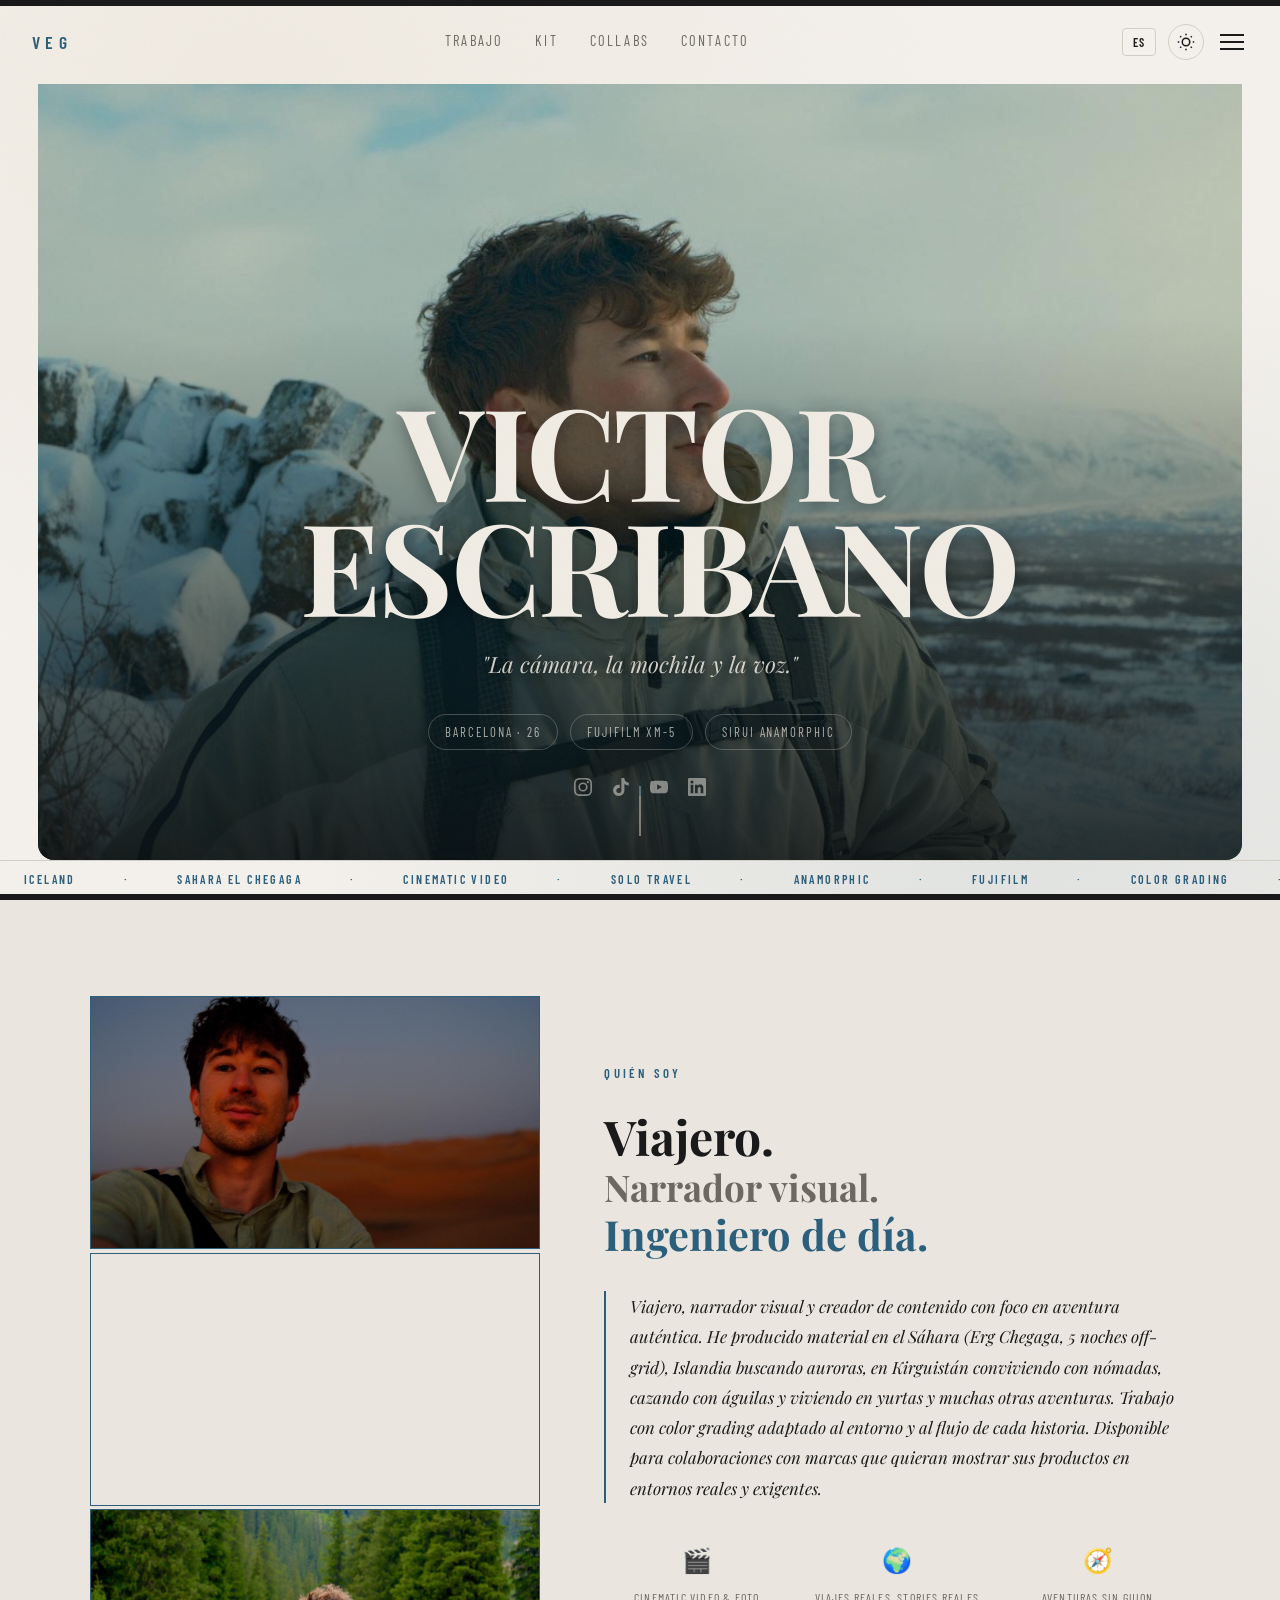
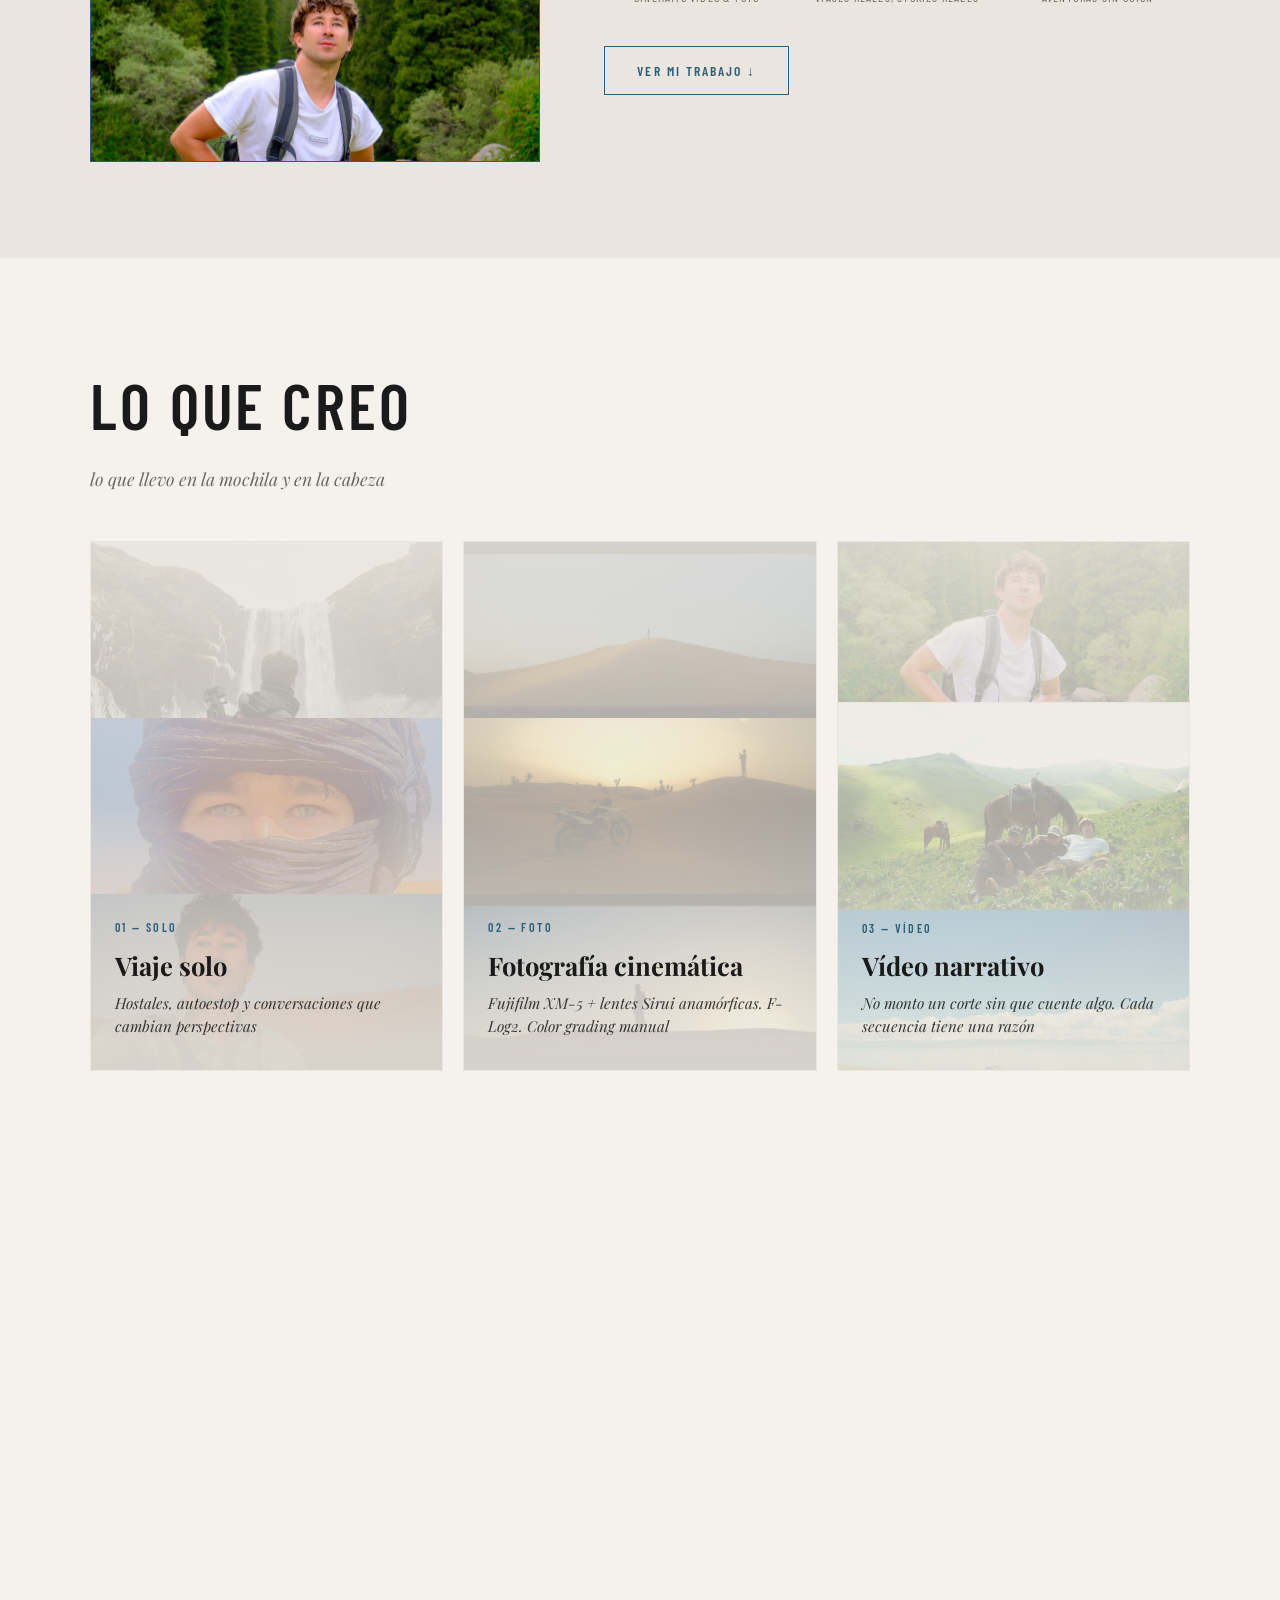
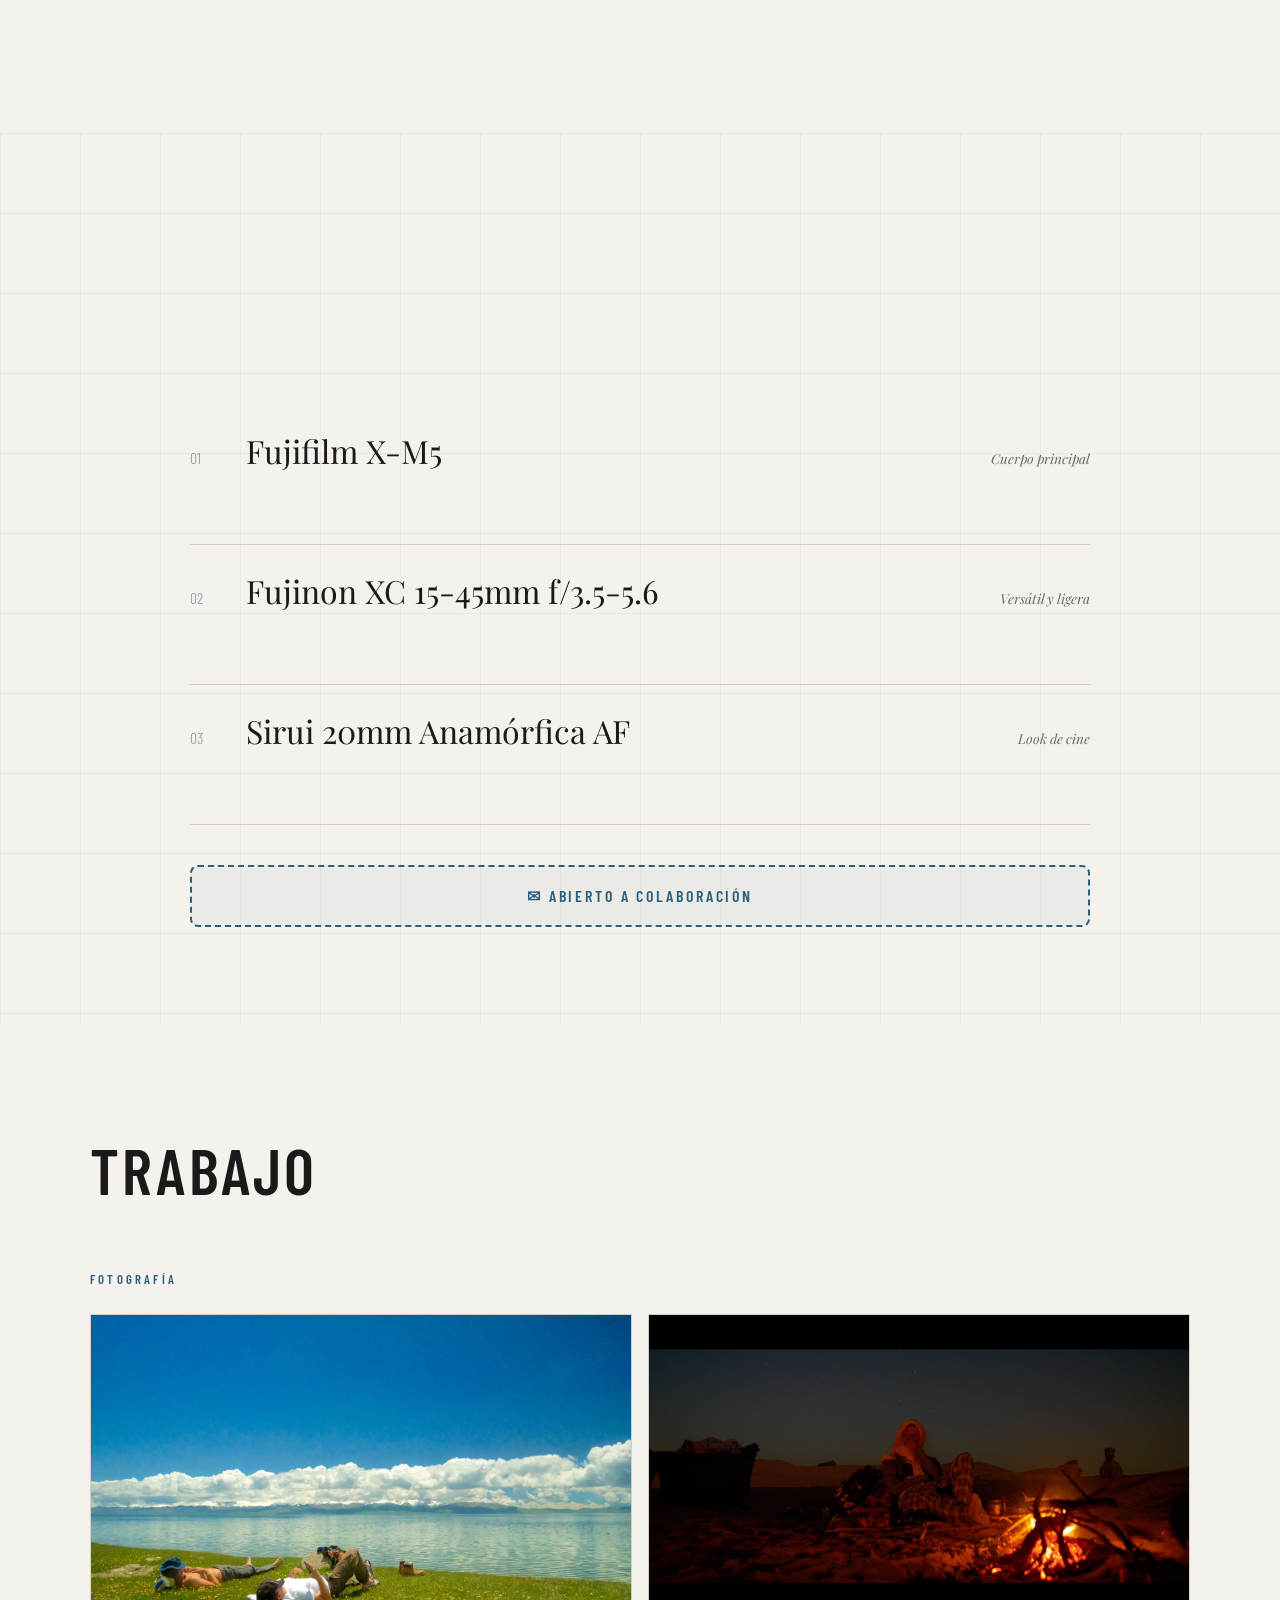
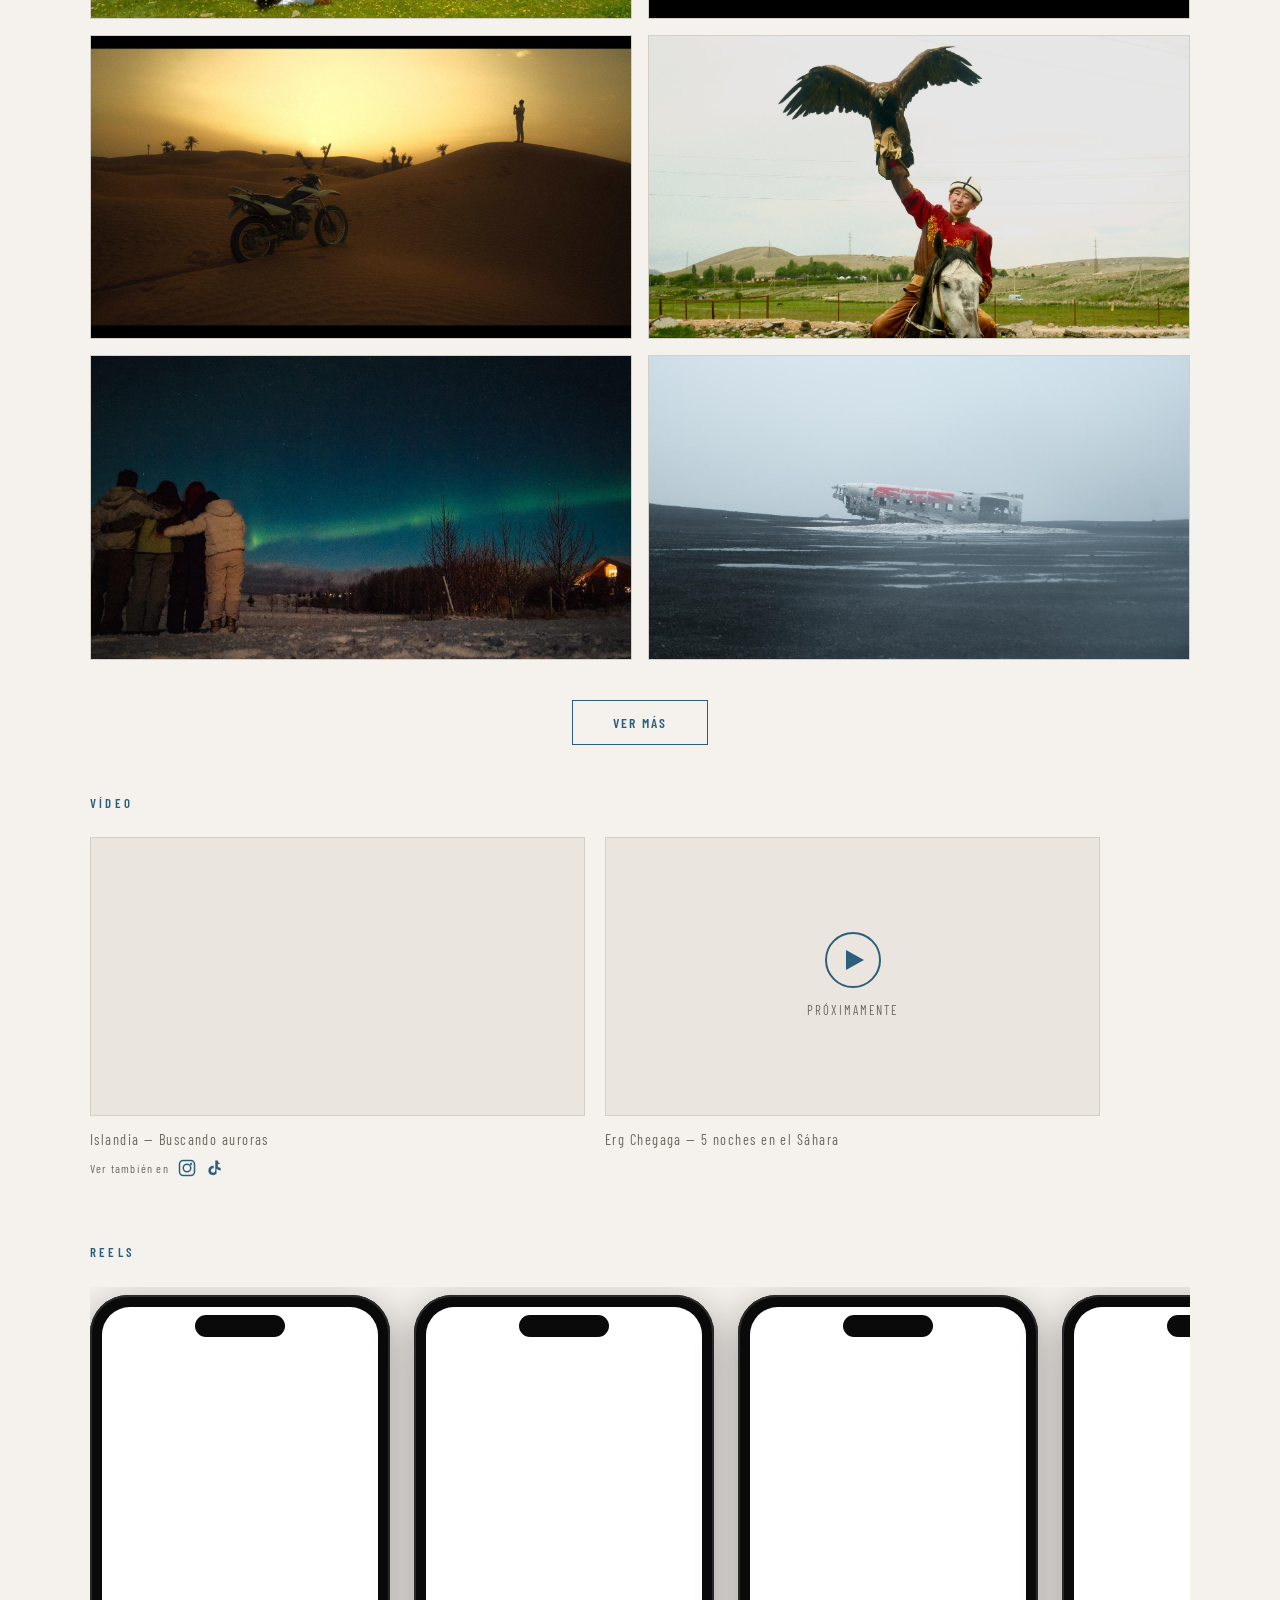
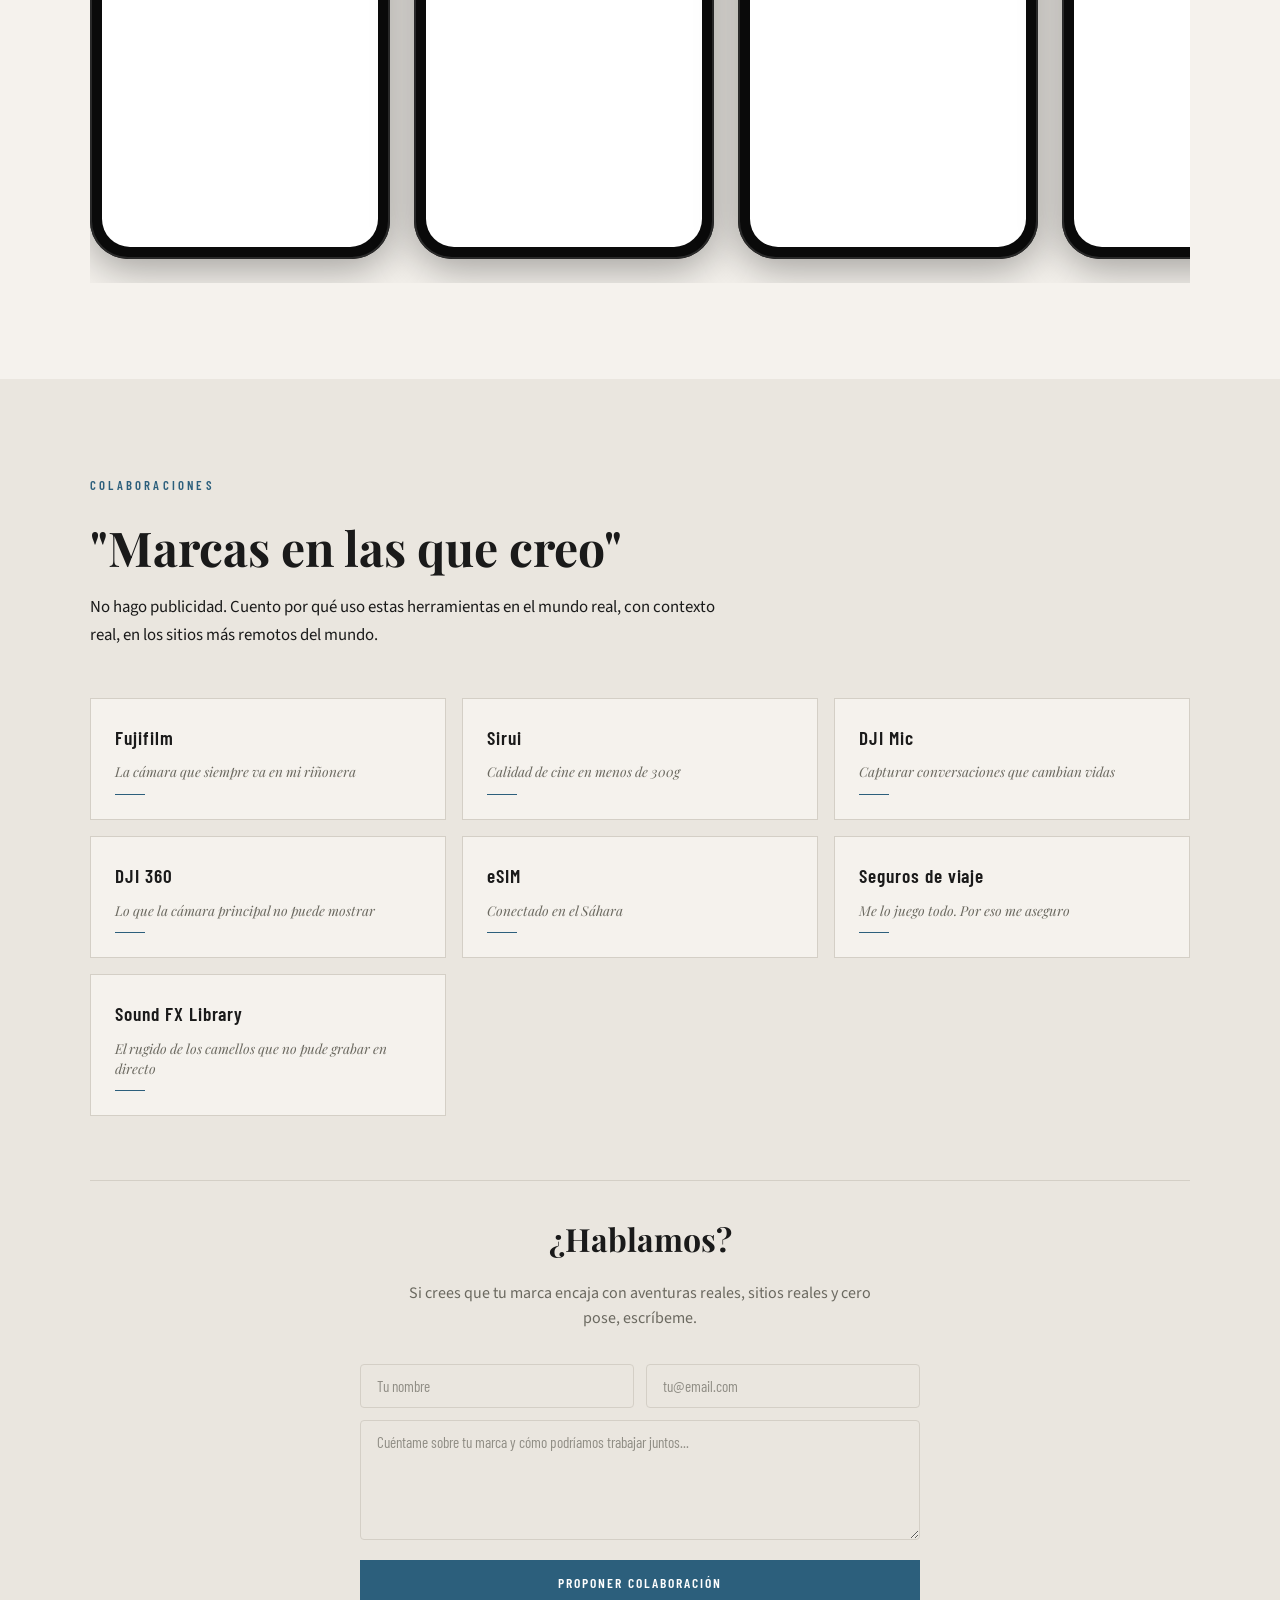
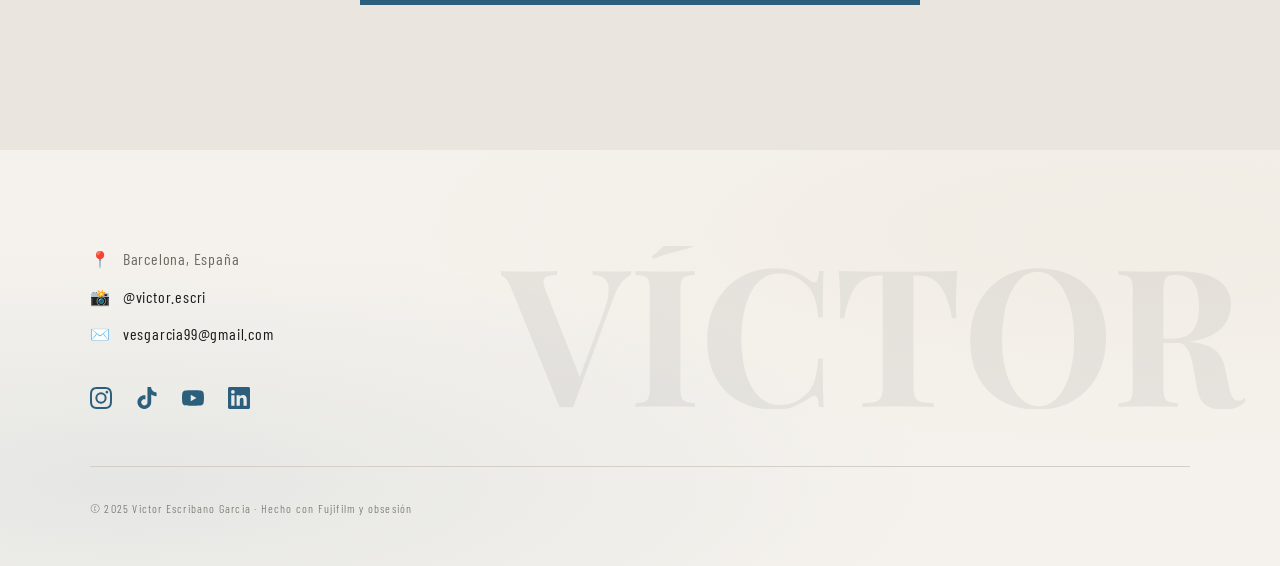
==== index.html @ 23a52718 "Add Kyrgyzstan content: bio, photos, gallery see-more & Instagram reels - Update bio (Kyrgyzstan: no" ====
<!DOCTYPE html>
<html lang="es">
<head>
  <meta charset="UTF-8">
  <meta name="viewport" content="width=device-width, initial-scale=1.0">
  <title>Victor Escribano · Travel Creator & Cinematic Videographer | Barcelona</title>
  <meta name="description" content="Victor Escribano — creador de contenido de viajes y videógrafo cinemático. Producción en Sáhara, Islandia y más. Disponible para colaboraciones con marcas. Barcelona.">
  <meta name="keywords" content="Victor Escribano, travel creator, UGC creator, cinematic video, travel photography, content creator Barcelona, Fujifilm XM5, brand collaborations, adventure content, Sahara, Iceland">
  <meta name="author" content="Victor Escribano Garcia">
  <link rel="canonical" href="https://victorescribano.github.io/">

  <!-- Open Graph -->
  <meta property="og:title" content="Victor Escribano · Travel Creator & Cinematic Videographer">
  <meta property="og:description" content="Creador de contenido de viajes y videógrafo cinemático. Producción en entornos reales y exigentes. Disponible para colaboraciones con marcas.">
  <meta property="og:type" content="website">
  <meta property="og:url" content="https://victorescribano.github.io/">
  <meta property="og:image" content="https://victorescribano.github.io/assets/images/victor_primer_plan_foto_principal.jpeg">
  <meta property="og:image:width" content="1600">
  <meta property="og:image:height" content="902">
  <meta property="og:locale" content="es_ES">
  <meta property="og:locale:alternate" content="en_US">
  <meta property="og:site_name" content="Victor Escribano">

  <!-- Twitter Card -->
  <meta name="twitter:card" content="summary_large_image">
  <meta name="twitter:title" content="Victor Escribano · Travel Creator & Cinematic Videographer">
  <meta name="twitter:description" content="Creador de contenido de viajes y videógrafo cinemático. Disponible para colaboraciones con marcas.">
  <meta name="twitter:image" content="https://victorescribano.github.io/assets/images/victor_primer_plan_foto_principal.jpeg">

  <!-- Schema.org JSON-LD -->
  <script type="application/ld+json">
  {
    "@context": "https://schema.org",
    "@type": "Person",
    "name": "Victor Escribano Garcia",
    "alternateName": "Victor Escribano",
    "url": "https://victorescribano.github.io",
    "image": "https://victorescribano.github.io/assets/images/victor_primer_plan_foto_principal.jpeg",
    "jobTitle": "Travel Creator & Cinematic Videographer",
    "description": "Creador de contenido de viajes y videógrafo cinemático basado en Barcelona. Producción en entornos reales: Sáhara, Islandia, Canarias.",
    "address": {
      "@type": "PostalAddress",
      "addressLocality": "Barcelona",
      "addressCountry": "ES"
    },
    "email": "vesgarcia99@gmail.com",
    "sameAs": [
      "https://www.instagram.com/victor.escri/",
      "https://www.tiktok.com/@victor.escri",
      "https://www.youtube.com/@TrantorMule",
      "https://es.linkedin.com/in/victor-escribano-garcia-301774150"
    ],
    "knowsAbout": ["Travel Photography", "Cinematic Video", "UGC Content", "Color Grading", "Fujifilm", "Sirui Anamorphic"]
  }
  </script>

  <!-- Favicon: inline film frame SVG -->
  <link rel="icon" type="image/svg+xml" href="data:image/svg+xml,%3Csvg xmlns='http://www.w3.org/2000/svg' viewBox='0 0 32 32'%3E%3Crect x='2' y='6' width='28' height='20' rx='2' fill='none' stroke='%232c5f7c' stroke-width='2'/%3E%3Crect x='4' y='6' width='4' height='4' fill='%232c5f7c' opacity='0.5'/%3E%3Crect x='24' y='6' width='4' height='4' fill='%232c5f7c' opacity='0.5'/%3E%3Crect x='4' y='22' width='4' height='4' fill='%232c5f7c' opacity='0.5'/%3E%3Crect x='24' y='22' width='4' height='4' fill='%232c5f7c' opacity='0.5'/%3E%3C/svg%3E">

  <!-- Google Fonts -->
  <link rel="preconnect" href="https://fonts.googleapis.com">
  <link rel="preconnect" href="https://fonts.gstatic.com" crossorigin>
  <link href="https://fonts.googleapis.com/css2?family=Barlow+Condensed:ital,wght@0,300;0,400;0,600;1,400&family=Playfair+Display:ital,wght@0,400;0,700;1,400&family=Source+Sans+3:wght@400&display=swap" rel="stylesheet">

  <link rel="stylesheet" href="styles.css?v=21">
  <style>
    body.dark{--bg:#0a0a0a;--surface:#141414;--accent:#5a9fc2;--accent-light:#74b5d4;--gold:#c8a96e;--teal:#5a9fc2;--text:#f0ece4;--text-muted:#888880;--separator:#2a2a2a;--grid-line:#1a1a1a;background:#0a0a0a;color:#f0ece4}
    body.dark .icon-sun{display:none}body.dark .icon-moon{display:block!important}
  </style>
</head>
<body>
  <script>if(localStorage.getItem('theme')==='dark')document.body.classList.add('dark')</script>

  <!-- Film Grain Overlay -->
  <div id="grain">
    <svg xmlns="http://www.w3.org/2000/svg" width="100%" height="100%">
      <filter id="noise">
        <feTurbulence type="fractalNoise" baseFrequency="0.7" numOctaves="4" stitchTiles="stitch"/>
      </filter>
      <rect width="100%" height="100%" filter="url(#noise)"/>
    </svg>
  </div>

  <!-- Letterbox Bars -->
  <div class="letterbox-top"></div>
  <div class="letterbox-bottom"></div>

  <!-- Mobile Menu -->
  <nav class="mobile-menu">
    <button class="mobile-menu-close" aria-label="Cerrar menú" onclick="document.querySelector('.mobile-menu').classList.remove('open');document.querySelector('.hamburger').classList.remove('active');document.body.style.overflow=''">✕</button>
    <a href="#work" data-i18n="nav.work">Trabajo</a>
    <a href="#gear" data-i18n="nav.gear">Kit</a>
    <a href="#collabs" data-i18n="nav.collabs">Collabs</a>
    <a href="#contact" data-i18n="nav.contact">Contacto</a>
    <div class="mobile-menu-social">
      <a href="https://www.instagram.com/victor.escri/" target="_blank" rel="noopener" aria-label="Instagram">
        <svg viewBox="0 0 24 24"><path d="M12 2.163c3.204 0 3.584.012 4.85.07 3.252.148 4.771 1.691 4.919 4.919.058 1.265.069 1.645.069 4.849 0 3.205-.012 3.584-.069 4.849-.149 3.225-1.664 4.771-4.919 4.919-1.266.058-1.644.07-4.85.07-3.204 0-3.584-.012-4.849-.07-3.26-.149-4.771-1.699-4.919-4.92-.058-1.265-.07-1.644-.07-4.849 0-3.204.013-3.583.07-4.849.149-3.227 1.664-4.771 4.919-4.919 1.266-.057 1.645-.069 4.849-.069zM12 0C8.741 0 8.333.014 7.053.072 2.695.272.273 2.69.073 7.052.014 8.333 0 8.741 0 12c0 3.259.014 3.668.072 4.948.2 4.358 2.618 6.78 6.98 6.98C8.333 23.986 8.741 24 12 24c3.259 0 3.668-.014 4.948-.072 4.354-.2 6.782-2.618 6.979-6.98.059-1.28.073-1.689.073-4.948 0-3.259-.014-3.667-.072-4.947-.196-4.354-2.617-6.78-6.979-6.98C15.668.014 15.259 0 12 0zm0 5.838a6.162 6.162 0 100 12.324 6.162 6.162 0 000-12.324zM12 16a4 4 0 110-8 4 4 0 010 8zm6.406-11.845a1.44 1.44 0 100 2.881 1.44 1.44 0 000-2.881z"/></svg>
      </a>
      <a href="https://www.tiktok.com/@victor.escri" target="_blank" rel="noopener" aria-label="TikTok">
        <svg viewBox="0 0 24 24"><path d="M12.525.02c1.31-.02 2.61-.01 3.91-.02.08 1.53.63 3.09 1.75 4.17 1.12 1.11 2.7 1.62 4.24 1.79v4.03c-1.44-.05-2.89-.35-4.2-.97-.57-.26-1.1-.59-1.62-.93-.01 2.92.01 5.84-.02 8.75-.08 1.4-.54 2.79-1.35 3.94-1.31 1.92-3.58 3.17-5.91 3.21-1.43.08-2.86-.31-4.08-1.03-2.02-1.19-3.44-3.37-3.65-5.71-.02-.5-.03-1-.01-1.49.18-1.9 1.12-3.72 2.58-4.96 1.66-1.44 3.98-2.13 6.15-1.72.02 1.48-.04 2.96-.04 4.44-.99-.32-2.15-.23-3.02.37-.63.41-1.11 1.04-1.36 1.75-.21.51-.15 1.07-.14 1.61.24 1.64 1.82 3.02 3.5 2.87 1.12-.01 2.19-.66 2.77-1.61.19-.33.4-.67.41-1.06.1-1.79.06-3.57.07-5.36.01-4.03-.01-8.05.02-12.07z"/></svg>
      </a>
      <a href="https://www.youtube.com/@TrantorMule" target="_blank" rel="noopener" aria-label="YouTube">
        <svg viewBox="0 0 24 24"><path d="M23.498 6.186a3.016 3.016 0 00-2.122-2.136C19.505 3.545 12 3.545 12 3.545s-7.505 0-9.377.505A3.017 3.017 0 00.502 6.186C0 8.07 0 12 0 12s0 3.93.502 5.814a3.016 3.016 0 002.122 2.136c1.871.505 9.376.505 9.376.505s7.505 0 9.377-.505a3.015 3.015 0 002.122-2.136C24 15.93 24 12 24 12s0-3.93-.502-5.814zM9.545 15.568V8.432L15.818 12l-6.273 3.568z"/></svg>
      </a>
      <a href="https://es.linkedin.com/in/victor-escribano-garcia-301774150" target="_blank" rel="noopener" aria-label="LinkedIn">
        <svg viewBox="0 0 24 24"><path d="M20.447 20.452h-3.554v-5.569c0-1.328-.027-3.037-1.852-3.037-1.853 0-2.136 1.445-2.136 2.939v5.667H9.351V9h3.414v1.561h.046c.477-.9 1.637-1.85 3.37-1.85 3.601 0 4.267 2.37 4.267 5.455v6.286zM5.337 7.433a2.062 2.062 0 01-2.063-2.065 2.064 2.064 0 112.063 2.065zm1.782 13.019H3.555V9h3.564v11.452zM22.225 0H1.771C.792 0 0 .774 0 1.729v20.542C0 23.227.792 24 1.771 24h20.451C23.2 24 24 23.227 24 22.271V1.729C24 .774 23.2 0 22.222 0h.003z"/></svg>
      </a>
    </div>
  </nav>

  <!-- ============================================
       1. HERO SECTION
       ============================================ -->
  <section class="hero" id="hero">
    <div class="hero-bg"></div>

    <header class="hero-nav">
      <a href="#hero" class="logo">VEG</a>
      <ul class="nav-links">
        <li><a href="#work" data-i18n="nav.work">Trabajo</a></li>
        <li><a href="#gear" data-i18n="nav.gear">Kit</a></li>
        <li><a href="#collabs" data-i18n="nav.collabs">Collabs</a></li>
        <li><a href="#contact" data-i18n="nav.contact">Contacto</a></li>
      </ul>
      <div class="nav-right">
        <div class="lang-switcher">
          <button class="lang-btn" onclick="this.parentElement.classList.toggle('open')">ES</button>
          <div class="lang-dropdown">
            <button onclick="setLang('es')">ES</button>
            <button onclick="setLang('en')">EN</button>
            <button onclick="setLang('fr')">FR</button>
            <button onclick="setLang('zh')">中文</button>
          </div>
        </div>
        <button class="theme-toggle" aria-label="Cambiar tema" onclick="document.body.classList.toggle('dark');localStorage.setItem('theme',document.body.classList.contains('dark')?'dark':'light')">
          <svg class="icon-sun" viewBox="0 0 24 24" width="18" height="18" fill="none" stroke="currentColor" stroke-width="2"><circle cx="12" cy="12" r="5"/><path d="M12 1v2M12 21v2M4.22 4.22l1.42 1.42M18.36 18.36l1.42 1.42M1 12h2M21 12h2M4.22 19.78l1.42-1.42M18.36 5.64l1.42-1.42"/></svg>
          <svg class="icon-moon" viewBox="0 0 24 24" width="18" height="18" fill="none" stroke="currentColor" stroke-width="2"><path d="M21 12.79A9 9 0 1111.21 3 7 7 0 0021 12.79z"/></svg>
        </button>
        <button class="hamburger" aria-label="Menu">
        <span></span>
        <span></span>
        <span></span>
      </button>
      </div>
    </header>

    <div class="hero-content">
      <div class="hero-image-frame">
        <img src="assets/images/victor_primer_plan_foto_principal.jpeg" alt="Victor Escribano" loading="eager">
      </div>

      <div class="hero-text">
        <div class="hero-title-wrapper">
          <h1 class="hero-title">
            Victor
            <span class="line-2">Escribano</span>
          </h1>
        </div>
        <p class="hero-tagline" data-i18n="hero.tagline">"La cámara, la mochila y la voz."</p>
        <div class="hero-stats">
          <span class="hero-stat">Barcelona · 26</span>
          <span class="hero-stat">Fujifilm XM-5</span>
          <span class="hero-stat">Sirui Anamorphic</span>
        </div>
        <div class="hero-social">
          <a href="https://www.instagram.com/victor.escri/" target="_blank" rel="noopener" aria-label="Instagram">
            <svg viewBox="0 0 24 24"><path d="M12 2.163c3.204 0 3.584.012 4.85.07 3.252.148 4.771 1.691 4.919 4.919.058 1.265.069 1.645.069 4.849 0 3.205-.012 3.584-.069 4.849-.149 3.225-1.664 4.771-4.919 4.919-1.266.058-1.644.07-4.85.07-3.204 0-3.584-.012-4.849-.07-3.26-.149-4.771-1.699-4.919-4.92-.058-1.265-.07-1.644-.07-4.849 0-3.204.013-3.583.07-4.849.149-3.227 1.664-4.771 4.919-4.919 1.266-.057 1.645-.069 4.849-.069zM12 0C8.741 0 8.333.014 7.053.072 2.695.272.273 2.69.073 7.052.014 8.333 0 8.741 0 12c0 3.259.014 3.668.072 4.948.2 4.358 2.618 6.78 6.98 6.98C8.333 23.986 8.741 24 12 24c3.259 0 3.668-.014 4.948-.072 4.354-.2 6.782-2.618 6.979-6.98.059-1.28.073-1.689.073-4.948 0-3.259-.014-3.667-.072-4.947-.196-4.354-2.617-6.78-6.979-6.98C15.668.014 15.259 0 12 0zm0 5.838a6.162 6.162 0 100 12.324 6.162 6.162 0 000-12.324zM12 16a4 4 0 110-8 4 4 0 010 8zm6.406-11.845a1.44 1.44 0 100 2.881 1.44 1.44 0 000-2.881z"/></svg>
          </a>
          <a href="https://www.tiktok.com/@victor.escri" target="_blank" rel="noopener" aria-label="TikTok">
            <svg viewBox="0 0 24 24"><path d="M12.525.02c1.31-.02 2.61-.01 3.91-.02.08 1.53.63 3.09 1.75 4.17 1.12 1.11 2.7 1.62 4.24 1.79v4.03c-1.44-.05-2.89-.35-4.2-.97-.57-.26-1.1-.59-1.62-.93-.01 2.92.01 5.84-.02 8.75-.08 1.4-.54 2.79-1.35 3.94-1.31 1.92-3.58 3.17-5.91 3.21-1.43.08-2.86-.31-4.08-1.03-2.02-1.19-3.44-3.37-3.65-5.71-.02-.5-.03-1-.01-1.49.18-1.9 1.12-3.72 2.58-4.96 1.66-1.44 3.98-2.13 6.15-1.72.02 1.48-.04 2.96-.04 4.44-.99-.32-2.15-.23-3.02.37-.63.41-1.11 1.04-1.36 1.75-.21.51-.15 1.07-.14 1.61.24 1.64 1.82 3.02 3.5 2.87 1.12-.01 2.19-.66 2.77-1.61.19-.33.4-.67.41-1.06.1-1.79.06-3.57.07-5.36.01-4.03-.01-8.05.02-12.07z"/></svg>
          </a>
          <a href="https://www.youtube.com/@TrantorMule" target="_blank" rel="noopener" aria-label="YouTube">
            <svg viewBox="0 0 24 24"><path d="M23.498 6.186a3.016 3.016 0 00-2.122-2.136C19.505 3.545 12 3.545 12 3.545s-7.505 0-9.377.505A3.017 3.017 0 00.502 6.186C0 8.07 0 12 0 12s0 3.93.502 5.814a3.016 3.016 0 002.122 2.136c1.871.505 9.376.505 9.376.505s7.505 0 9.377-.505a3.015 3.015 0 002.122-2.136C24 15.93 24 12 24 12s0-3.93-.502-5.814zM9.545 15.568V8.432L15.818 12l-6.273 3.568z"/></svg>
          </a>
          <a href="https://es.linkedin.com/in/victor-escribano-garcia-301774150" target="_blank" rel="noopener" aria-label="LinkedIn">
            <svg viewBox="0 0 24 24"><path d="M20.447 20.452h-3.554v-5.569c0-1.328-.027-3.037-1.852-3.037-1.853 0-2.136 1.445-2.136 2.939v5.667H9.351V9h3.414v1.561h.046c.477-.9 1.637-1.85 3.37-1.85 3.601 0 4.267 2.37 4.267 5.455v6.286zM5.337 7.433a2.062 2.062 0 01-2.063-2.065 2.064 2.064 0 112.063 2.065zm1.782 13.019H3.555V9h3.564v11.452zM22.225 0H1.771C.792 0 0 .774 0 1.729v20.542C0 23.227.792 24 1.771 24h20.451C23.2 24 24 23.227 24 22.271V1.729C24 .774 23.2 0 22.222 0h.003z"/></svg>
          </a>
        </div>
      </div>
    </div>

    <!-- Scroll Indicator -->
    <div class="scroll-indicator">
      <div class="scroll-line">
        <div class="scroll-dot"></div>
      </div>
    </div>

    <!-- Ticker Strip -->
    <div class="hero-ticker">
      <div class="ticker-track">
        <span>ICELAND</span><span>·</span>
        <span>SAHARA EL CHEGAGA</span><span>·</span>
        <span>CINEMATIC VIDEO</span><span>·</span>
        <span>SOLO TRAVEL</span><span>·</span>
        <span>ANAMORPHIC</span><span>·</span>
        <span>FUJIFILM</span><span>·</span>
        <span>COLOR GRADING</span><span>·</span>
        <span>MOROCCO</span><span>·</span>
        <span>AURORAS BOREALES</span><span>·</span>
        <span>ICELAND</span><span>·</span>
        <span>SAHARA EL CHEGAGA</span><span>·</span>
        <span>CINEMATIC VIDEO</span><span>·</span>
        <span>SOLO TRAVEL</span><span>·</span>
        <span>ANAMORPHIC</span><span>·</span>
        <span>FUJIFILM</span><span>·</span>
        <span>COLOR GRADING</span><span>·</span>
        <span>MOROCCO</span><span>·</span>
        <span>AURORAS BOREALES</span><span>·</span>
      </div>
    </div>
  </section>

  <!-- ============================================
       2. ABOUT / STORY SECTION
       ============================================ -->
  <section class="about" id="about">
    <div class="about-grid">
      <div class="about-image-stack" data-animate>
        <img src="assets/images/salefie_victor_con_fuji.jpeg" alt="Victor con su Fujifilm en el Sáhara" loading="lazy">
        <video src="assets/videos/video_victor_abriendo_ojos_azules_islandia.mp4" autoplay muted loop playsinline></video>
        <img src="assets/images/kyrgyzstan_bosque_retrato.jpeg" alt="Victor en un bosque de Kirguistán" loading="lazy">
      </div>

      <div class="about-text">
        <p class="about-label" data-animate data-i18n="about.label">Quién soy</p>
        <h2 class="about-heading" data-animate>
          <span class="h-lg" data-i18n="about.h1">Viajero.</span>
          <span class="h-md" data-i18n="about.h2">Narrador visual.</span>
          <span class="h-sm" data-i18n="about.h3">Ingeniero de día.</span>
        </h2>
        <blockquote class="about-body" data-animate data-i18n="about.body">
          Viajero, narrador visual y creador de contenido con foco en aventura auténtica. He producido material en el Sáhara (Erg Chegaga, 5 noches off-grid), Islandia buscando auroras, en Kirguistán conviviendo con nómadas, cazando con águilas y viviendo en yurtas y muchas otras aventuras. Trabajo con color grading adaptado al entorno y al flujo de cada historia. Disponible para colaboraciones con marcas que quieran mostrar sus productos en entornos reales y exigentes.
        </blockquote>

        <div class="about-features" data-animate>
          <div class="about-feature">
            <div class="icon">🎬</div>
            <div class="label" data-i18n="about.feat1">Cinematic video & foto</div>
          </div>
          <div class="about-feature">
            <div class="icon">🌍</div>
            <div class="label" data-i18n="about.feat2">Viajes reales, stories reales</div>
          </div>
          <div class="about-feature">
            <div class="icon">🧭</div>
            <div class="label" data-i18n="about.feat3">Aventuras sin guion</div>
          </div>
        </div>

        <a href="#work" class="btn-outline" data-animate data-i18n="about.cta">Ver mi trabajo ↓</a>
      </div>
    </div>
  </section>

  <!-- ============================================
       3. CONTENT CATEGORIES (What I Create)
       ============================================ -->
  <section class="categories" id="categories">
    <div class="section-header" data-animate>
      <h2 class="section-title" data-i18n="cat.title">Lo que creo</h2>
      <p class="section-subtitle" data-i18n="cat.subtitle">lo que llevo en la mochila y en la cabeza</p>
    </div>

    <div class="categories-scroll">
      <div class="category-card" data-animate>
        <div class="card-bg-images">
          <img src="assets/images/plano_espaldas_cascada.jpeg" alt="" loading="lazy">
          <img src="assets/images/primer_plano_ojos_victor_con_turbante.jpeg" alt="" loading="lazy">
          <img src="assets/images/salefie_victor_con_fuji.jpeg" alt="" loading="lazy">
        </div>
        <div class="category-icon">01 — Solo</div>
        <h3 class="category-name" data-i18n="cat.1.name">Viaje solo</h3>
        <p class="category-desc" data-i18n="cat.1.desc">Hostales, autoestop y conversaciones que cambian perspectivas</p>
      </div>
      <div class="category-card" data-animate data-delay="1">
        <div class="card-bg-images">
          <img src="assets/images/nomada_en_duna_lejos.jpeg" alt="" loading="lazy">
          <img src="assets/images/motorcoss_puesta_sol_dunas.jpeg" alt="" loading="lazy">
          <img src="assets/images/nomada_contraluz_duna1.jpeg" alt="" loading="lazy">
        </div>
        <div class="category-icon">02 — Foto</div>
        <h3 class="category-name" data-i18n="cat.2.name">Fotografía cinemática</h3>
        <p class="category-desc" data-i18n="cat.2.desc">Fujifilm XM-5 + lentes Sirui anamórficas. F-Log2. Color grading manual</p>
      </div>
      <div class="category-card" data-animate data-delay="2">
        <div class="card-bg-images">
          <img src="assets/images/kyrgyzstan_triptico_caballos.jpeg" alt="" loading="lazy">
        </div>
        <div class="category-icon">03 — Vídeo</div>
        <h3 class="category-name" data-i18n="cat.3.name">Vídeo narrativo</h3>
        <p class="category-desc" data-i18n="cat.3.desc">No monto un corte sin que cuente algo. Cada secuencia tiene una razón</p>
      </div>
      <div class="category-card" data-animate data-delay="3">
        <div class="card-bg-images">
          <img src="assets/images/auroras con gente.jpeg" alt="" loading="lazy">
          <img src="assets/images/selfie_con_gente_del_hostal.jpeg" alt="" loading="lazy">
          <img src="assets/images/auroras_con_gente2.jpeg" alt="" loading="lazy">
        </div>
        <div class="category-icon">04 — Crew</div>
        <h3 class="category-name" data-i18n="cat.4.name">Viaje con amigos</h3>
        <p class="category-desc" data-i18n="cat.4.desc">El mismo espíritu aventurero, más risas, diferente energía</p>
      </div>
      <div class="category-card" data-animate data-delay="4">
        <div class="card-bg-images">
          <img src="assets/images/selfio_con_mi_amigo_nomada_my_brother.jpeg" alt="" loading="lazy">
          <img src="assets/images/selfie_con_otro_nomada_en_un_festival_de_blues_del_desierto.jpeg" alt="" loading="lazy">
          <img src="assets/images/nomada_en_duna_close.jpeg" alt="" loading="lazy">
        </div>
        <div class="category-icon">05 — Cultura</div>
        <h3 class="category-name" data-i18n="cat.5.name">Cultura & Gente</h3>
        <p class="category-desc" data-i18n="cat.5.desc">Los sitios importan, pero las personas que conoces por el camino importan más</p>
      </div>
      <div class="category-card" data-animate data-delay="5">
        <div class="card-bg-images">
          <img src="assets/images/kyrgyzstan_triptico_vlog.jpeg" alt="" loading="lazy">
        </div>
        <div class="category-icon">06 — Vlog</div>
        <h3 class="category-name" data-i18n="cat.6.name">Vlogging</h3>
        <p class="category-desc" data-i18n="cat.6.desc">Cámara en la mano. Sin guion. Sin pretender</p>
      </div>
    </div>
  </section>

  <!-- ============================================
       4. GEAR SECTION
       ============================================ -->
  <section class="gear" id="gear">
    <div class="gear-inner">
      <p class="gear-label" data-animate data-i18n="gear.label">Mi Kit</p>
      <h2 class="gear-heading" data-animate data-i18n="gear.heading">"Todo lo que necesito para crear"</h2>
      <p class="gear-subtitle" data-animate data-i18n="gear.subtitle">Menos de 2kg. Sin excusas.</p>

      <ul class="gear-list">
        <li class="gear-item" data-animate data-delay="1">
          <span class="gear-num">01</span>
          <span class="gear-name">Fujifilm X-M5</span>
          <span class="gear-note" data-i18n="gear.1.note">Cuerpo principal</span>
          <div class="gear-blurb" data-i18n="gear.1.blurb">Compacta, ligera y con F-Log2. La cámara que me acompaña a todas partes sin pesar más que un libro.</div>
          <img class="gear-product-img" src="assets/images/img_main01_x-m5.png" alt="Fujifilm X-M5" loading="lazy">
        </li>
        <li class="gear-item" data-animate data-delay="2">
          <span class="gear-num">02</span>
          <span class="gear-name">Fujinon XC 15-45mm f/3.5-5.6</span>
          <span class="gear-note" data-i18n="gear.2.note">Versátil y ligera</span>
          <div class="gear-blurb" data-i18n="gear.2.blurb">El zoom kit que cubre desde paisajes épicos hasta retratos ambientales. Perfecta para viajar ligero.</div>
          <img class="gear-product-img" src="assets/images/fuji-15-45mm-pz.png" alt="Lente 15-45mm" loading="lazy">
        </li>
        <li class="gear-item" data-animate data-delay="3">
          <span class="gear-num">03</span>
          <span class="gear-name">Sirui 20mm Anamórfica AF</span>
          <span class="gear-note" data-i18n="gear.3.note">Look de cine</span>
          <div class="gear-blurb" data-i18n="gear.3.blurb">Flares horizontales, relación de aspecto ancha. Calidad de cine en menos de 300 gramos.</div>
          <img class="gear-product-img gear-product-img--large" src="assets/images/sirui-20mm-anamorphic.png" alt="Sirui 20mm Anamórfica" loading="lazy">
        </li>
      </ul>

      <div class="gear-collab-banner" data-animate data-i18n="gear.collab">✉ Abierto a colaboración</div>
    </div>
  </section>

  <!-- ============================================
       5. PORTFOLIO / WORK SECTION
       ============================================ -->
  <section class="work" id="work">
    <div class="work-inner">
      <div class="section-header" data-animate>
        <h2 class="section-title" data-i18n="work.title">Trabajo</h2>
      </div>

      <!-- Photography -->
      <p class="work-sub-label" data-animate data-i18n="work.photo">Fotografía</p>
      <div class="photo-grid">
        <div class="photo-cell wide" data-animate>
          <img src="assets/images/nomada_contraluz_duna1.jpeg" alt="Nómada en silueta sobre duna al atardecer" loading="lazy">
          <div class="photo-overlay"><span>Erg Chegaga</span></div>
        </div>
        <div class="photo-cell wide" data-animate>
          <img src="assets/images/avion_avandonado_islandia_lejos.jpeg" alt="Avión abandonado DC-3 en Islandia" loading="lazy">
          <div class="photo-overlay"><span>Iceland</span></div>
        </div>
        <div class="photo-cell wide" data-animate>
          <img src="assets/images/camellos_duna_contraluz_nomada.jpeg" alt="Camellos y nómada en contraluz sobre dunas" loading="lazy">
          <div class="photo-overlay"><span>Sahara</span></div>
        </div>
        <div class="photo-cell wide" data-animate>
          <img src="assets/images/plano_espaldas_cascada.jpeg" alt="Victor de espaldas frente a cascada en Islandia" loading="lazy">
          <div class="photo-overlay"><span>Iceland</span></div>
        </div>
        <div class="photo-cell wide" data-animate>
          <img src="assets/images/motorcoss_puesta_sol_dunas.jpeg" alt="Moto y silueta en dunas al atardecer" loading="lazy">
          <div class="photo-overlay"><span>Sahara</span></div>
        </div>
        <div class="photo-cell wide" data-animate>
          <img src="assets/images/hogera_con_nomada.jpeg" alt="Nómada junto a hoguera bajo las estrellas" loading="lazy">
          <div class="photo-overlay"><span>Desert Night</span></div>
        </div>
        <div class="photo-cell wide" data-animate>
          <img src="assets/images/auroras_con_gente2.jpeg" alt="Grupo observando auroras boreales en Islandia" loading="lazy">
          <div class="photo-overlay"><span>Northern Lights</span></div>
        </div>
        <div class="photo-cell wide" data-animate>
          <img src="assets/images/nomada_en_duna_lejos.jpeg" alt="Nómada caminando en la duna" loading="lazy">
          <div class="photo-overlay"><span>Sahara</span></div>
        </div>
        <div class="photo-cell wide" data-animate>
          <img src="assets/images/kyrgyzstan_01.jpeg" alt="Paisaje de montañas en Kirguistán" loading="lazy">
          <div class="photo-overlay"><span>Kyrgyzstan</span></div>
        </div>
        <div class="photo-cell wide" data-animate>
          <img src="assets/images/kyrgyzstan_02.jpeg" alt="Caballos y nómadas en las montañas de Kirguistán" loading="lazy">
          <div class="photo-overlay"><span>Kyrgyzstan</span></div>
        </div>
        <div class="photo-cell wide" data-animate>
          <img src="assets/images/kyrgyzstan_03.jpeg" alt="Lago de montaña en Kirguistán" loading="lazy">
          <div class="photo-overlay"><span>Kyrgyzstan</span></div>
        </div>
        <div class="photo-cell wide" data-animate>
          <img src="assets/images/kyrgyzstan_04.jpeg" alt="Cetrería con águila en Kirguistán" loading="lazy">
          <div class="photo-overlay"><span>Kyrgyzstan</span></div>
        </div>
      </div>
      <div class="photo-more-wrap">
        <button class="photo-more-btn" type="button" data-i18n="work.more">Ver más</button>
      </div>

      <!-- Video -->
      <p class="work-sub-label" data-animate data-i18n="work.video">Vídeo</p>
      <div class="video-scroll">
        <div class="video-card" data-animate>
          <div class="video-frame">
            <iframe src="https://www.youtube-nocookie.com/embed/WeJ5sEfsUfo?rel=0" title="Islandia — Buscando auroras" frameborder="0" allow="accelerometer; autoplay; clipboard-write; encrypted-media; gyroscope; picture-in-picture" allowfullscreen loading="lazy"></iframe>
          </div>
          <p class="video-title">Islandia — Buscando auroras</p>
          <div class="video-also">
            <span data-i18n="work.also">Ver también en</span>
            <a href="https://www.instagram.com/victor.escri/reel/DV6X_QljqSn/" target="_blank" rel="noopener" aria-label="Instagram">
              <svg viewBox="0 0 24 24" width="18" height="18" fill="none" stroke="currentColor" stroke-width="2"><rect x="2" y="2" width="20" height="20" rx="5"/><circle cx="12" cy="12" r="5"/><circle cx="17.5" cy="6.5" r="1.5" fill="currentColor" stroke="none"/></svg>
            </a>
            <a href="https://www.tiktok.com/@victor.escri/video/7617632220970323222" target="_blank" rel="noopener" aria-label="TikTok">
              <svg viewBox="0 0 24 24" width="18" height="18" fill="currentColor"><path d="M19.59 6.69a4.83 4.83 0 01-3.77-4.25V2h-3.45v13.67a2.89 2.89 0 01-2.88 2.5 2.89 2.89 0 01-2.89-2.89 2.89 2.89 0 012.89-2.89c.28 0 .54.04.79.1v-3.5a6.37 6.37 0 00-.79-.05A6.34 6.34 0 003.15 15.2a6.34 6.34 0 0010.86 4.46V13a8.18 8.18 0 005.58 2.18V11.7a4.83 4.83 0 01-3.77-1.24V6.69h3.77z"/></svg>
            </a>
          </div>
        </div>
        <div class="video-card" data-animate data-delay="1">
          <div class="video-frame video-frame--coming">
            <div class="play-btn"></div>
            <p class="video-coming-text" data-i18n="work.coming">Próximamente</p>
          </div>
          <p class="video-title">Erg Chegaga — 5 noches en el Sáhara</p>
        </div>
      </div>

      <!-- Reels -->
      <p class="work-sub-label" data-animate data-i18n="work.reels">Reels</p>
      <div class="reels-strip">
        <div class="phone" data-animate>
          <span class="phone-island"></span>
          <div class="phone-screen">
            <iframe src="https://www.instagram.com/reel/DX41ss1ISFq/embed/" loading="lazy" frameborder="0" scrolling="no" allowtransparency="true" allowfullscreen title="Reel de Instagram"></iframe>
          </div>
        </div>
        <div class="phone" data-animate data-delay="1">
          <span class="phone-island"></span>
          <div class="phone-screen">
            <iframe src="https://www.instagram.com/reel/DZNZYvmoSkx/embed/" loading="lazy" frameborder="0" scrolling="no" allowtransparency="true" allowfullscreen title="Reel de Instagram"></iframe>
          </div>
        </div>
        <div class="phone" data-animate data-delay="2">
          <span class="phone-island"></span>
          <div class="phone-screen">
            <iframe src="https://www.instagram.com/reel/DZ2wLNyoXlK/embed/" loading="lazy" frameborder="0" scrolling="no" allowtransparency="true" allowfullscreen title="Reel de Instagram"></iframe>
          </div>
        </div>
        <div class="phone" data-animate data-delay="3">
          <span class="phone-island"></span>
          <div class="phone-screen">
            <iframe src="https://www.instagram.com/reel/DXum_xLDt2U/embed/" loading="lazy" frameborder="0" scrolling="no" allowtransparency="true" allowfullscreen title="Reel de Instagram"></iframe>
          </div>
        </div>
        <div class="phone" data-animate data-delay="4">
          <span class="phone-island"></span>
          <div class="phone-screen">
            <iframe src="https://www.instagram.com/reel/DV6X_QljqSn/embed/" loading="lazy" frameborder="0" scrolling="no" allowtransparency="true" allowfullscreen title="Reel de Instagram"></iframe>
          </div>
        </div>
      </div>
    </div>
  </section>

  <!-- ============================================
       6. COLLABORATIONS / BRANDS
       ============================================ -->
  <section class="collabs" id="collabs">
    <div class="collabs-inner">
      <p class="about-label" data-animate data-i18n="collabs.label">Colaboraciones</p>
      <h2 class="gear-heading" data-animate style="font-style: normal; margin-bottom: 1rem;" data-i18n="collabs.heading">"Marcas en las que creo"</h2>
      <p class="collabs-body" data-animate data-i18n="collabs.body">No hago publicidad. Cuento por qué uso estas herramientas en el mundo real, con contexto real, en los sitios más remotos del mundo.</p>

      <div class="brands-grid" data-animate>
        <div class="brand-card">
          <h3 class="brand-name">Fujifilm</h3>
          <p class="brand-pitch" data-i18n="brand.1">La cámara que siempre va en mi riñonera</p>
          <div class="brand-underline"></div>
        </div>
        <div class="brand-card">
          <h3 class="brand-name">Sirui</h3>
          <p class="brand-pitch" data-i18n="brand.2">Calidad de cine en menos de 300g</p>
          <div class="brand-underline"></div>
        </div>
        <div class="brand-card">
          <h3 class="brand-name">DJI Mic</h3>
          <p class="brand-pitch" data-i18n="brand.3">Capturar conversaciones que cambian vidas</p>
          <div class="brand-underline"></div>
        </div>
        <div class="brand-card">
          <h3 class="brand-name">DJI 360</h3>
          <p class="brand-pitch" data-i18n="brand.4">Lo que la cámara principal no puede mostrar</p>
          <div class="brand-underline"></div>
        </div>
        <div class="brand-card">
          <h3 class="brand-name">eSIM</h3>
          <p class="brand-pitch" data-i18n="brand.5">Conectado en el Sáhara</p>
          <div class="brand-underline"></div>
        </div>
        <div class="brand-card">
          <h3 class="brand-name" data-i18n="brand.6.name">Seguros de viaje</h3>
          <p class="brand-pitch" data-i18n="brand.6">Me lo juego todo. Por eso me aseguro</p>
          <div class="brand-underline"></div>
        </div>
        <div class="brand-card">
          <h3 class="brand-name">Sound FX Library</h3>
          <p class="brand-pitch" data-i18n="brand.7">El rugido de los camellos que no pude grabar en directo</p>
          <div class="brand-underline"></div>
        </div>
      </div>

      <div class="collabs-cta" data-animate>
        <h3 data-i18n="collabs.cta.title">¿Hablamos?</h3>
        <p data-i18n="collabs.cta.body">Si crees que tu marca encaja con aventuras reales, sitios reales y cero pose, escríbeme.</p>
        <form class="collab-form" id="collab-form">
          <div class="collab-form-row">
            <input type="text" name="name" data-i18n-placeholder="form.name" placeholder="Tu nombre" required>
            <input type="email" name="email" placeholder="tu@email.com" required>
          </div>
          <textarea name="message" data-i18n-placeholder="form.message" placeholder="Cuéntame sobre tu marca y cómo podríamos trabajar juntos..." required rows="4"></textarea>
          <input type="text" name="_honey" style="display:none" tabindex="-1" autocomplete="off">
          <button type="submit" class="btn-filled" data-i18n="collabs.cta.btn">Proponer colaboración</button>
          <p class="form-feedback" id="form-feedback"></p>
        </form>
      </div>
    </div>
  </section>

  <!-- ============================================
       7. CONTACT / FOOTER
       ============================================ -->
  <section class="contact" id="contact">
    <div class="contact-inner">
      <div class="contact-big-name">VÍCTOR</div>

      <div class="contact-info" data-animate>
        <div class="contact-item">
          <span>📍</span> Barcelona, España
        </div>
        <div class="contact-item">
          <span>📸</span> <a href="https://www.instagram.com/victor.escri/" target="_blank" rel="noopener">@victor.escri</a>
        </div>
        <div class="contact-item">
          <span>✉️</span> <a href="mailto:vesgarcia99@gmail.com">vesgarcia99@gmail.com</a>
        </div>
      </div>

      <div class="social-icons" data-animate>
        <!-- Instagram -->
        <a href="https://www.instagram.com/victor.escri/" target="_blank" rel="noopener" aria-label="Instagram">
          <svg viewBox="0 0 24 24"><path d="M12 2.163c3.204 0 3.584.012 4.85.07 3.252.148 4.771 1.691 4.919 4.919.058 1.265.069 1.645.069 4.849 0 3.205-.012 3.584-.069 4.849-.149 3.225-1.664 4.771-4.919 4.919-1.266.058-1.644.07-4.85.07-3.204 0-3.584-.012-4.849-.07-3.26-.149-4.771-1.699-4.919-4.92-.058-1.265-.07-1.644-.07-4.849 0-3.204.013-3.583.07-4.849.149-3.227 1.664-4.771 4.919-4.919 1.266-.057 1.645-.069 4.849-.069zM12 0C8.741 0 8.333.014 7.053.072 2.695.272.273 2.69.073 7.052.014 8.333 0 8.741 0 12c0 3.259.014 3.668.072 4.948.2 4.358 2.618 6.78 6.98 6.98C8.333 23.986 8.741 24 12 24c3.259 0 3.668-.014 4.948-.072 4.354-.2 6.782-2.618 6.979-6.98.059-1.28.073-1.689.073-4.948 0-3.259-.014-3.667-.072-4.947-.196-4.354-2.617-6.78-6.979-6.98C15.668.014 15.259 0 12 0zm0 5.838a6.162 6.162 0 100 12.324 6.162 6.162 0 000-12.324zM12 16a4 4 0 110-8 4 4 0 010 8zm6.406-11.845a1.44 1.44 0 100 2.881 1.44 1.44 0 000-2.881z"/></svg>
        </a>
        <!-- TikTok -->
        <a href="https://www.tiktok.com/@victor.escri" target="_blank" rel="noopener" aria-label="TikTok">
          <svg viewBox="0 0 24 24"><path d="M12.525.02c1.31-.02 2.61-.01 3.91-.02.08 1.53.63 3.09 1.75 4.17 1.12 1.11 2.7 1.62 4.24 1.79v4.03c-1.44-.05-2.89-.35-4.2-.97-.57-.26-1.1-.59-1.62-.93-.01 2.92.01 5.84-.02 8.75-.08 1.4-.54 2.79-1.35 3.94-1.31 1.92-3.58 3.17-5.91 3.21-1.43.08-2.86-.31-4.08-1.03-2.02-1.19-3.44-3.37-3.65-5.71-.02-.5-.03-1-.01-1.49.18-1.9 1.12-3.72 2.58-4.96 1.66-1.44 3.98-2.13 6.15-1.72.02 1.48-.04 2.96-.04 4.44-.99-.32-2.15-.23-3.02.37-.63.41-1.11 1.04-1.36 1.75-.21.51-.15 1.07-.14 1.61.24 1.64 1.82 3.02 3.5 2.87 1.12-.01 2.19-.66 2.77-1.61.19-.33.4-.67.41-1.06.1-1.79.06-3.57.07-5.36.01-4.03-.01-8.05.02-12.07z"/></svg>
        </a>
        <!-- YouTube -->
        <a href="https://www.youtube.com/@TrantorMule" target="_blank" rel="noopener" aria-label="YouTube">
          <svg viewBox="0 0 24 24"><path d="M23.498 6.186a3.016 3.016 0 00-2.122-2.136C19.505 3.545 12 3.545 12 3.545s-7.505 0-9.377.505A3.017 3.017 0 00.502 6.186C0 8.07 0 12 0 12s0 3.93.502 5.814a3.016 3.016 0 002.122 2.136c1.871.505 9.376.505 9.376.505s7.505 0 9.377-.505a3.015 3.015 0 002.122-2.136C24 15.93 24 12 24 12s0-3.93-.502-5.814zM9.545 15.568V8.432L15.818 12l-6.273 3.568z"/></svg>
        </a>
        <!-- LinkedIn -->
        <a href="https://es.linkedin.com/in/victor-escribano-garcia-301774150" target="_blank" rel="noopener" aria-label="LinkedIn">
          <svg viewBox="0 0 24 24"><path d="M20.447 20.452h-3.554v-5.569c0-1.328-.027-3.037-1.852-3.037-1.853 0-2.136 1.445-2.136 2.939v5.667H9.351V9h3.414v1.561h.046c.477-.9 1.637-1.85 3.37-1.85 3.601 0 4.267 2.37 4.267 5.455v6.286zM5.337 7.433a2.062 2.062 0 01-2.063-2.065 2.064 2.064 0 112.063 2.065zm1.782 13.019H3.555V9h3.564v11.452zM22.225 0H1.771C.792 0 0 .774 0 1.729v20.542C0 23.227.792 24 1.771 24h20.451C23.2 24 24 23.227 24 22.271V1.729C24 .774 23.2 0 22.222 0h.003z"/></svg>
        </a>
      </div>

      <footer class="footer" data-animate data-i18n="footer">
        © 2025 Victor Escribano Garcia · Hecho con Fujifilm y obsesión
      </footer>
    </div>
  </section>

  <script src="main.js?v=21"></script>
</body>
</html>
---- styles.css ----
/* ============================================
   Victor Escribano · Cinematic Travel Creator
   styles.css — Cinematic Editorial Dark Travel
   ============================================ */

/* --- CSS Custom Properties --- */
:root {
  --bg: #f5f2ed;
  --surface: #eae6df;
  --accent: #2c5f7c;
  --accent-light: #3a7fa6;
  --gold: #b89a5a;
  --teal: #2c5f7c;
  --text: #1a1a1a;
  --text-muted: #6b6960;
  --separator: #d4cfc6;
  --grid-line: #e2ded7;
}

/* --- Dark Mode --- */
body.dark {
  --bg: #0a0a0a;
  --surface: #141414;
  --accent: #5a9fc2;
  --accent-light: #74b5d4;
  --gold: #c8a96e;
  --teal: #5a9fc2;
  --text: #f0ece4;
  --text-muted: #888880;
  --separator: #2a2a2a;
  --grid-line: #1a1a1a;
  background: var(--bg);
  color: var(--text);
}

/* --- Reset & Base --- */
*, *::before, *::after {
  margin: 0;
  padding: 0;
  box-sizing: border-box;
}

html {
  scroll-behavior: smooth;
  -webkit-text-size-adjust: 100%;
  color-scheme: light;
}

body.dark {
  color-scheme: dark;
}

body {
  background: var(--bg);
  color: var(--text);
  font-family: 'Source Sans 3', 'Lato', sans-serif;
  font-size: 16px;
  line-height: 1.6;
  overflow-x: hidden;
  -webkit-font-smoothing: antialiased;
  -moz-osx-font-smoothing: grayscale;
}

img {
  max-width: 100%;
  height: auto;
  display: block;
}

a {
  color: inherit;
  text-decoration: none;
}

button {
  font-family: inherit;
  cursor: pointer;
  border: none;
  background: none;
}

/* --- Film Grain Overlay --- */
#grain {
  position: fixed;
  top: 0;
  left: 0;
  width: 100%;
  height: 100%;
  pointer-events: none;
  z-index: 9999;
  opacity: 0.025;
}

#grain svg {
  width: 100%;
  height: 100%;
}

/* --- Letterbox Bars (desktop only) --- */
.letterbox-top,
.letterbox-bottom {
  display: none;
}

@media (min-width: 1024px) {
  .letterbox-top,
  .letterbox-bottom {
    display: block;
    position: fixed;
    left: 0;
    width: 100%;
    height: 6px;
    background: var(--text);
    z-index: 10000;
  }
  .letterbox-top { top: 0; }
  .letterbox-bottom { bottom: 0; }
}

/* --- Typography --- */
.font-display {
  font-family: 'Playfair Display', serif;
}

.font-condensed {
  font-family: 'Barlow Condensed', sans-serif;
}

/* --- Scroll Animations --- */
[data-animate] {
  opacity: 0;
  transform: translateY(30px);
  transition: opacity 0.7s ease, transform 0.7s ease;
}

[data-animate].visible {
  opacity: 1;
  transform: translateY(0);
}

/* Stagger support */
[data-animate][data-delay="1"] { transition-delay: 0.1s; }
[data-animate][data-delay="2"] { transition-delay: 0.2s; }
[data-animate][data-delay="3"] { transition-delay: 0.3s; }
[data-animate][data-delay="4"] { transition-delay: 0.4s; }
[data-animate][data-delay="5"] { transition-delay: 0.5s; }

/* ============================================
   1. HERO SECTION
   ============================================ */
.hero {
  position: relative;
  min-height: 100vh;
  display: flex;
  flex-direction: column;
  overflow: hidden;
}

/* Hero Background — cinematic gradient */
.hero-bg {
  position: absolute;
  inset: 0;
  background:
    radial-gradient(ellipse at 80% 90%, rgba(44, 95, 124, 0.1) 0%, transparent 50%),
    radial-gradient(ellipse at 20% 10%, rgba(184, 154, 90, 0.08) 0%, transparent 50%),
    var(--bg);
  z-index: 0;
}

.hero-bg::after {
  content: '';
  position: absolute;
  inset: 0;
  opacity: 0.04;
  background-image: url("data:image/svg+xml,%3Csvg xmlns='http://www.w3.org/2000/svg' width='300' height='300'%3E%3Cfilter id='n'%3E%3CfeTurbulence type='fractalNoise' baseFrequency='0.75' numOctaves='4' stitchTiles='stitch'/%3E%3C/filter%3E%3Crect width='300' height='300' filter='url(%23n)' opacity='1'/%3E%3C/svg%3E");
  background-size: 200px 200px;
}

/* Hero Navigation */
.hero-nav {
  position: relative;
  z-index: 10;
  display: flex;
  justify-content: space-between;
  align-items: center;
  padding: 1.5rem 2rem;
}

.logo {
  font-family: 'Barlow Condensed', sans-serif;
  font-weight: 600;
  font-size: 1.1rem;
  letter-spacing: 0.3em;
  color: var(--accent);
  text-transform: uppercase;
}

.nav-links {
  display: none;
  list-style: none;
  gap: 2rem;
}

.nav-links a {
  font-family: 'Barlow Condensed', sans-serif;
  font-weight: 400;
  font-size: 0.9rem;
  letter-spacing: 0.15em;
  text-transform: uppercase;
  color: var(--text-muted);
  transition: color 0.3s;
}

.nav-links a:hover {
  color: var(--accent);
}

.nav-right {
  display: flex;
  align-items: center;
  gap: 0.75rem;
}

/* Language Switcher */
.lang-switcher {
  position: relative;
}

.lang-btn {
  font-family: 'Barlow Condensed', sans-serif;
  font-weight: 600;
  font-size: 0.75rem;
  letter-spacing: 0.1em;
  color: var(--text);
  border: 1px solid var(--separator);
  border-radius: 4px;
  padding: 0.35rem 0.6rem;
  cursor: pointer;
  transition: border-color 0.3s, color 0.3s;
  background: var(--bg);
}

.lang-btn:hover {
  border-color: var(--accent);
  color: var(--accent);
}

.lang-dropdown {
  position: absolute;
  top: calc(100% + 6px);
  right: 0;
  background: var(--bg);
  border: 1px solid var(--separator);
  border-radius: 4px;
  display: none;
  flex-direction: column;
  min-width: 50px;
  z-index: 200;
  box-shadow: 0 4px 12px rgba(0,0,0,0.1);
}

.lang-switcher.open .lang-dropdown {
  display: flex;
}

.lang-dropdown button {
  font-family: 'Barlow Condensed', sans-serif;
  font-weight: 400;
  font-size: 0.75rem;
  letter-spacing: 0.1em;
  color: var(--text-muted);
  padding: 0.4rem 0.6rem;
  text-align: center;
  cursor: pointer;
  transition: color 0.2s, background 0.2s;
  background: none;
  border: none;
  border-bottom: 1px solid var(--separator);
}

.lang-dropdown button:last-child {
  border-bottom: none;
}

.lang-dropdown button:hover {
  color: var(--accent);
  background: var(--surface);
}

@media (min-width: 768px) {
  .nav-links {
    display: flex;
  }
  .hamburger {
    display: none;
  }
}

/* Theme Toggle */
.theme-toggle {
  display: flex;
  align-items: center;
  justify-content: center;
  width: 36px;
  height: 36px;
  border-radius: 50%;
  border: 1px solid var(--separator);
  color: var(--text);
  cursor: pointer;
  position: relative;
  z-index: 10;
  transition: border-color 0.3s, color 0.3s;
}

.theme-toggle:hover {
  border-color: var(--accent);
  color: var(--accent);
}

.theme-toggle svg {
  pointer-events: none;
}

.theme-toggle .icon-moon {
  display: none;
}

body.dark .theme-toggle .icon-sun {
  display: none;
}

body.dark .theme-toggle .icon-moon {
  display: block;
}

/* Hamburger */
.hamburger {
  display: flex;
  flex-direction: column;
  gap: 5px;
  background: none;
  border: none;
  cursor: pointer;
  padding: 4px;
  z-index: 110;
}

.hamburger span {
  display: block;
  width: 24px;
  height: 2px;
  background: var(--text);
  transition: transform 0.3s, opacity 0.3s;
}

.hamburger.active span:nth-child(1) {
  transform: rotate(45deg) translate(5px, 5px);
}
.hamburger.active span:nth-child(2) {
  opacity: 0;
}
.hamburger.active span:nth-child(3) {
  transform: rotate(-45deg) translate(5px, -5px);
}

/* Mobile Menu */
.mobile-menu {
  position: fixed;
  inset: 0;
  background: var(--bg);
  background: color-mix(in srgb, var(--bg) 97%, transparent);
  z-index: 100;
  display: flex;
  flex-direction: column;
  justify-content: center;
  align-items: center;
  gap: 2.5rem;
  opacity: 0;
  pointer-events: none;
  transition: opacity 0.4s ease;
}

.mobile-menu.open {
  opacity: 1;
  pointer-events: auto;
}

.mobile-menu-close {
  position: absolute;
  top: 1.5rem;
  right: 2rem;
  font-size: 1.5rem;
  color: var(--text);
  background: none;
  border: none;
  cursor: pointer;
  padding: 0.5rem;
  line-height: 1;
  z-index: 120;
  transition: color 0.3s;
}

.mobile-menu-close:hover {
  color: var(--accent);
}

.mobile-menu a {
  font-family: 'Playfair Display', serif;
  font-size: 2rem;
  color: var(--text);
  transition: color 0.3s;
}

.mobile-menu a:hover {
  color: var(--accent);
}

.mobile-menu-social {
  display: flex;
  gap: 1.75rem;
  margin-top: 2.5rem;
  padding-top: 1.5rem;
  border-top: 1px solid rgba(255,255,255,0.1);
  justify-content: center;
}

.mobile-menu-social a {
  color: rgba(255,255,255,0.55);
  transition: color 0.3s;
  display: flex;
}

.mobile-menu-social a:hover {
  color: #fff;
}

.mobile-menu-social svg {
  width: 24px;
  height: 24px;
  fill: currentColor;
}

/* Hero Content */
.hero-content {
  position: relative;
  z-index: 5;
  flex: 1;
  display: flex;
  flex-direction: column;
  justify-content: flex-end;
  align-items: center;
  text-align: center;
  padding: 0 2rem 4rem;
  max-width: 1400px;
  margin: 0 auto;
  width: 100%;
}

/* Full-width hero image */
.hero-image-frame {
  position: absolute;
  inset: 0;
  z-index: 1;
  overflow: hidden;
  margin: 0 clamp(1rem, 3vw, 3rem);
  border-radius: 0 0 1rem 1rem;
}

.hero-image-frame img {
  width: 100%;
  height: 100%;
  object-fit: cover;
  object-position: center 30%;
}

/* Gradient overlay so text is legible over the image */
.hero-image-frame::after {
  content: '';
  position: absolute;
  inset: 0;
  background:
    linear-gradient(to top, rgba(10, 10, 10, 0.75) 0%, rgba(10, 10, 10, 0.3) 40%, transparent 70%),
    linear-gradient(to top, rgba(44, 95, 124, 0.2) 0%, transparent 50%);
  pointer-events: none;
}

/* Text sits on top of image */
.hero-text {
  position: relative;
  z-index: 2;
  display: flex;
  flex-direction: column;
  align-items: center;
}

.hero-title-wrapper {
  position: relative;
}

.hero-title {
  font-family: 'Playfair Display', serif;
  font-weight: 700;
  font-size: clamp(3.5rem, 10vw, 9rem);
  line-height: 0.9;
  letter-spacing: -0.02em;
  color: #f0ece4;
  text-transform: uppercase;
  text-shadow: 0 2px 20px rgba(0, 0, 0, 0.4);
}

.hero-title .line-2 {
  display: block;
  padding-left: 0.3em;
}

.hero-tagline {
  font-family: 'Playfair Display', serif;
  font-style: italic;
  font-size: clamp(1rem, 2.5vw, 1.4rem);
  color: rgba(240, 236, 228, 0.85);
  margin-top: 1.5rem;
  text-shadow: 0 1px 8px rgba(0, 0, 0, 0.5);
}

@media (max-width: 767px) {
  .hero-content {
    padding: 0 1rem 3rem;
  }
  .hero-image-frame {
    margin: 0 0.75rem;
  }
  .hero-title {
    font-size: clamp(2.8rem, 14vw, 5rem);
  }
  .hero-title .line-2 {
    padding-left: 0;
  }
}

.hero-stats {
  display: flex;
  flex-wrap: wrap;
  justify-content: center;
  gap: 0.75rem;
  margin-top: 2rem;
}

.hero-stat {
  font-family: 'Barlow Condensed', sans-serif;
  font-weight: 400;
  font-size: 0.8rem;
  letter-spacing: 0.15em;
  text-transform: uppercase;
  color: rgba(240, 236, 228, 0.7);
  padding: 0.4rem 1rem;
  border: 1px solid rgba(240, 236, 228, 0.25);
  border-radius: 100px;
}

/* Hero Social Icons */
.hero-social {
  display: flex;
  gap: 1.25rem;
  margin-top: 1.75rem;
  justify-content: center;
  align-items: center;
}

.hero-social a {
  color: rgba(240, 236, 228, 0.5);
  transition: color 0.3s;
  display: flex;
}

.hero-social a:hover {
  color: rgba(240, 236, 228, 1);
}

.hero-social svg {
  width: 18px;
  height: 18px;
  fill: currentColor;
}

/* Hero Ticker */
.hero-ticker {
  position: relative;
  z-index: 5;
  overflow: hidden;
  border-top: 1px solid var(--separator);
  border-bottom: 1px solid var(--separator);
  padding: 0.6rem 0;
  margin-top: auto;
}

.ticker-track {
  display: flex;
  width: max-content;
  animation: ticker-scroll 30s linear infinite;
}

.ticker-track span {
  font-family: 'Barlow Condensed', sans-serif;
  font-weight: 600;
  font-size: 0.75rem;
  letter-spacing: 0.2em;
  text-transform: uppercase;
  color: var(--accent);
  white-space: nowrap;
  padding: 0 1.5rem;
}

@keyframes ticker-scroll {
  0% { transform: translateX(0); }
  100% { transform: translateX(-50%); }
}

/* Scroll Indicator */
.scroll-indicator {
  position: absolute;
  bottom: 4rem;
  left: 50%;
  transform: translateX(-50%);
  z-index: 10;
  display: flex;
  flex-direction: column;
  align-items: center;
}

.scroll-line {
  width: 1px;
  height: 50px;
  background: var(--separator);
  position: relative;
  overflow: hidden;
}

.scroll-dot {
  width: 3px;
  height: 10px;
  background: var(--accent);
  border-radius: 2px;
  position: absolute;
  left: -1px;
  animation: scroll-dot-move 2s ease-in-out infinite;
}

@keyframes scroll-dot-move {
  0% { top: -10px; opacity: 0; }
  30% { opacity: 1; }
  100% { top: 50px; opacity: 0; }
}

/* ============================================
   2. ABOUT / STORY SECTION
   ============================================ */
.about {
  background: var(--surface);
  padding: 6rem 2rem;
}

.about-grid {
  max-width: 1100px;
  margin: 0 auto;
  display: grid;
  grid-template-columns: 1fr;
  gap: 3rem;
  align-items: center;
}

@media (min-width: 768px) {
  .about-grid {
    grid-template-columns: 1fr 1.3fr;
    gap: 4rem;
  }
}

.about-image-stack {
  display: flex;
  flex-direction: column;
  gap: 0.2rem;
}

.about-image-stack img,
.about-image-stack video {
  width: 100%;
  aspect-ratio: 16/9;
  object-fit: cover;
  border: 1px solid var(--accent);
  background: var(--surface);
  display: block;
}

.about-label {
  font-family: 'Barlow Condensed', sans-serif;
  font-weight: 600;
  font-size: 0.8rem;
  letter-spacing: 0.25em;
  text-transform: uppercase;
  color: var(--accent);
  margin-bottom: 1.5rem;
}

.about-heading {
  font-family: 'Playfair Display', serif;
  font-weight: 700;
  line-height: 1.2;
  margin-bottom: 2rem;
}

.about-heading .h-lg {
  display: block;
  font-size: clamp(2rem, 4vw, 3rem);
}

.about-heading .h-md {
  display: block;
  font-size: clamp(1.6rem, 3vw, 2.3rem);
  color: var(--text-muted);
}

.about-heading .h-sm {
  display: block;
  font-size: clamp(1.8rem, 3.5vw, 2.6rem);
  color: var(--accent);
}

.about-body {
  font-family: 'Playfair Display', serif;
  font-style: italic;
  font-size: 1.05rem;
  line-height: 1.8;
  color: var(--text);
  opacity: 0.85;
  margin-bottom: 2.5rem;
  border-left: 2px solid var(--accent);
  padding-left: 1.5rem;
}

.about-features {
  display: grid;
  grid-template-columns: repeat(3, 1fr);
  gap: 1rem;
  margin-bottom: 2.5rem;
}

.about-feature {
  text-align: center;
}

.about-feature .icon {
  font-size: 1.5rem;
  margin-bottom: 0.5rem;
}

.about-feature .label {
  font-family: 'Barlow Condensed', sans-serif;
  font-weight: 400;
  font-size: 0.75rem;
  letter-spacing: 0.1em;
  text-transform: uppercase;
  color: var(--text-muted);
  line-height: 1.4;
}

.btn-outline {
  display: inline-block;
  font-family: 'Barlow Condensed', sans-serif;
  font-weight: 600;
  font-size: 0.85rem;
  letter-spacing: 0.15em;
  text-transform: uppercase;
  color: var(--accent);
  border: 1px solid var(--accent);
  padding: 0.8rem 2rem;
  transition: background 0.3s, color 0.3s;
}

.btn-outline:hover {
  background: var(--accent);
  color: var(--bg);
}

.btn-filled {
  display: inline-block;
  font-family: 'Barlow Condensed', sans-serif;
  font-weight: 600;
  font-size: 0.85rem;
  letter-spacing: 0.15em;
  text-transform: uppercase;
  color: #fff;
  background: var(--accent);
  padding: 0.8rem 2rem;
  border: 1px solid var(--accent);
  transition: background 0.3s, color 0.3s;
}

.btn-filled:hover {
  background: transparent;
  color: var(--accent);
}

/* ============================================
   3. CONTENT CATEGORIES (What I Create)
   ============================================ */
.categories {
  background: var(--bg);
  padding: 6rem 2rem;
}

.section-header {
  max-width: 1100px;
  margin: 0 auto 3rem;
}

.section-title {
  font-family: 'Barlow Condensed', sans-serif;
  font-weight: 600;
  font-size: clamp(2.5rem, 5vw, 4rem);
  letter-spacing: 0.05em;
  text-transform: uppercase;
  color: var(--text);
}

.section-subtitle {
  font-family: 'Playfair Display', serif;
  font-style: italic;
  font-size: 1.1rem;
  color: var(--text-muted);
  margin-top: 0.5rem;
}

.categories-scroll {
  max-width: 1100px;
  margin: 0 auto;
  display: flex;
  gap: 1.25rem;
  overflow-x: auto;
  scroll-snap-type: x mandatory;
  -webkit-overflow-scrolling: touch;
  padding-bottom: 1rem;
}

/* Hide scrollbar */
.categories-scroll::-webkit-scrollbar {
  height: 4px;
}
.categories-scroll::-webkit-scrollbar-track {
  background: var(--separator);
}
.categories-scroll::-webkit-scrollbar-thumb {
  background: var(--accent);
  border-radius: 2px;
}

@media (min-width: 900px) {
  .categories-scroll {
    display: grid;
    grid-template-columns: repeat(3, 1fr);
    overflow: visible;
  }
}

.category-card {
  flex: 0 0 75%;
  scroll-snap-align: start;
  aspect-ratio: 2/3;
  background: var(--surface);
  border: 1px solid transparent;
  padding: 2rem 1.5rem;
  display: flex;
  flex-direction: column;
  justify-content: flex-end;
  position: relative;
  overflow: hidden;
  transition: border-color 0.3s, transform 0.3s;
}

@media (min-width: 900px) {
  .category-card {
    flex: auto;
  }
}

/* Stacked background images inside category cards */
.card-bg-images {
  position: absolute;
  inset: 0;
  display: flex;
  flex-direction: column;
  z-index: 0;
  opacity: 0.3;
  transition: opacity 0.4s;
}

.card-bg-images img {
  flex: 1 1 0;
  min-height: 0;
  width: 100%;
  object-fit: cover;
  display: block;
}

.category-card:hover .card-bg-images {
  opacity: 0.45;
}

/* Gradient overlay so text stays readable */
.category-card::before {
  content: '';
  position: absolute;
  inset: 0;
  z-index: 1;
  background: linear-gradient(to top, var(--surface) 5%, transparent 50%, var(--surface) 100%);
  opacity: 0.7;
  transition: opacity 0.3s;
}

.category-card:hover {
  border-color: var(--accent);
  transform: scale(1.03);
}

.category-card:hover::before {
  opacity: 0.15;
}

.category-icon {
  position: relative;
  z-index: 2;
  font-family: 'Barlow Condensed', sans-serif;
  font-weight: 600;
  font-size: 0.75rem;
  letter-spacing: 0.2em;
  text-transform: uppercase;
  color: var(--accent);
  margin-bottom: 0.75rem;
}

.category-name {
  position: relative;
  z-index: 2;
  font-family: 'Playfair Display', serif;
  font-size: 1.6rem;
  font-weight: 700;
  margin-bottom: 0.75rem;
  line-height: 1.2;
}

.category-desc {
  position: relative;
  z-index: 2;
  font-family: 'Playfair Display', serif;
  font-style: italic;
  font-size: 0.95rem;
  color: var(--text);
  line-height: 1.5;
  opacity: 0.85;
  transition: opacity 0.3s;
}

.category-card:hover .category-desc {
  opacity: 1;
}

/* ============================================
   4. GEAR SECTION
   ============================================ */
.gear {
  padding: 6rem 2rem;
  background-color: var(--bg);
  --grid-line-gear: rgba(0, 0, 0, 0.035);
  background-image:
    linear-gradient(var(--grid-line-gear) 1px, transparent 1px),
    linear-gradient(90deg, var(--grid-line-gear) 1px, transparent 1px);
  background-size: 80px 80px;
}

body.dark .gear {
  --grid-line-gear: rgba(255, 255, 255, 0.03);
}

.gear-inner {
  max-width: 900px;
  margin: 0 auto;
}

.gear-label {
  font-family: 'Barlow Condensed', sans-serif;
  font-weight: 600;
  font-size: 0.8rem;
  letter-spacing: 0.25em;
  text-transform: uppercase;
  color: var(--accent);
  margin-bottom: 1rem;
}

.gear-heading {
  font-family: 'Playfair Display', serif;
  font-style: italic;
  font-size: clamp(1.8rem, 4vw, 3rem);
  margin-bottom: 0.5rem;
  line-height: 1.2;
}

.gear-subtitle {
  font-size: 1rem;
  color: var(--text-muted);
  margin-bottom: 3rem;
}

.gear-list {
  list-style: none;
}

.gear-item {
  display: flex;
  align-items: baseline;
  gap: 1.5rem;
  padding: 1.25rem 0;
  border-bottom: 1px solid var(--separator);
  cursor: default;
  flex-wrap: wrap;
  transition: padding 0.3s;
  position: relative;
}

.gear-item:hover {
  padding-left: 0.5rem;
}

/* Product image on hover */
.gear-product-img {
  width: 100%;
  max-height: 0;
  object-fit: contain;
  opacity: 0;
  transition: max-height 0.4s ease, opacity 0.4s ease, margin 0.4s ease;
  filter: drop-shadow(0 6px 20px rgba(0,0,0,0.2));
  margin: 0 auto;
  display: block;
}

.gear-item:hover .gear-product-img {
  max-height: clamp(100px, 15vw, 180px);
  opacity: 1;
  margin-top: 1rem;
}

.gear-item:hover .gear-product-img--large {
  max-height: clamp(130px, 20vw, 240px);
}

/* Wishlist / interested-in subsection */
.gear-collab-section {
  margin-top: 3rem;
  padding-top: 2.5rem;
  border-top: 1px solid var(--separator);
}

.gear-collab-heading {
  font-family: 'Barlow Condensed', sans-serif;
  font-weight: 600;
  font-size: 0.85rem;
  letter-spacing: 0.25em;
  text-transform: uppercase;
  color: var(--accent);
  margin-bottom: 1rem;
}

.gear-list--wishlist .gear-item {
  opacity: 0.7;
}

.gear-list--wishlist .gear-note {
  flex: 1;
}

/* Collab banner — always visible */
.gear-collab-banner {
  width: 100%;
  text-align: center;
  font-family: 'Barlow Condensed', sans-serif;
  font-weight: 600;
  font-size: 1rem;
  letter-spacing: 0.18em;
  text-transform: uppercase;
  color: var(--accent);
  border: 2px dashed var(--accent);
  border-radius: 8px;
  padding: 1rem 1.5rem;
  margin-top: 2.5rem;
  background: rgba(44, 95, 124, 0.05);
  transition: background 0.3s, border-color 0.3s;
}

.gear-collab-banner:hover {
  background: rgba(44, 95, 124, 0.1);
}

body.dark .gear-collab-banner {
  background: rgba(90, 159, 194, 0.06);
}

body.dark .gear-collab-banner:hover {
  background: rgba(90, 159, 194, 0.12);
}

.gear-num {
  font-family: 'Barlow Condensed', sans-serif;
  font-weight: 300;
  font-size: 1rem;
  color: var(--accent);
  opacity: 0.6;
  min-width: 2rem;
}

.gear-name {
  font-family: 'Playfair Display', serif;
  font-size: clamp(1.3rem, 3vw, 2rem);
  flex: 1;
}

.gear-note {
  font-family: 'Playfair Display', serif;
  font-style: italic;
  font-size: 0.85rem;
  color: var(--text-muted);
}

.gear-badge {
  font-family: 'Barlow Condensed', sans-serif;
  font-weight: 600;
  font-size: 0.65rem;
  letter-spacing: 0.15em;
  text-transform: uppercase;
  color: var(--accent);
  border: 1px solid var(--accent);
  padding: 0.15rem 0.5rem;
  border-radius: 100px;
  margin-left: 0.5rem;
  vertical-align: middle;
}

.gear-blurb {
  width: 100%;
  font-size: 0.85rem;
  color: var(--text-muted);
  line-height: 1.5;
  max-height: 0;
  overflow: hidden;
  transition: max-height 0.4s ease, padding 0.4s ease;
  padding-left: 3.5rem;
}

.gear-item:hover .gear-blurb {
  max-height: 80px;
  padding-top: 0.5rem;
}


/* ============================================
   5. PORTFOLIO / WORK SECTION
   ============================================ */
.work {
  background: var(--bg);
  padding: 6rem 2rem;
}

.work-inner {
  max-width: 1100px;
  margin: 0 auto;
}

.work-sub-label {
  font-family: 'Barlow Condensed', sans-serif;
  font-weight: 600;
  font-size: 0.8rem;
  letter-spacing: 0.25em;
  text-transform: uppercase;
  color: var(--accent);
  margin-bottom: 1.5rem;
  margin-top: 3rem;
}

.work-sub-label:first-of-type {
  margin-top: 0;
}

/* Photo Masonry Grid */
.photo-grid {
  columns: 1;
  column-gap: 1rem;
}

@media (min-width: 480px) {
  .photo-grid { columns: 2; }
}

@media (min-width: 900px) {
  .photo-grid { columns: 2; }
}

.photo-cell {
  break-inside: avoid;
  margin-bottom: 1rem;
  position: relative;
  overflow: hidden;
  background: var(--surface);
  border: 1px solid var(--separator);
  display: flex;
  align-items: center;
  justify-content: center;
  color: var(--text-muted);
  font-family: 'Barlow Condensed', sans-serif;
  font-size: 0.75rem;
  letter-spacing: 0.1em;
  text-transform: uppercase;
}

.photo-cell.tall { aspect-ratio: 3/4; }
.photo-cell.wide { aspect-ratio: 16/9; }
.photo-cell.square { aspect-ratio: 1/1; }

.photo-cell img {
  width: 100%;
  height: 100%;
  object-fit: cover;
  position: absolute;
  top: 0;
  left: 0;
}

.photo-cell {
  position: relative;
}

.photo-overlay {
  position: absolute;
  bottom: 0;
  left: 0;
  right: 0;
  padding: 1rem;
  background: linear-gradient(transparent, rgba(245, 242, 237, 0.95));
  transform: translateY(100%);
  transition: transform 0.3s ease;
}

.photo-cell:hover .photo-overlay {
  transform: translateY(0);
}

.photo-overlay span {
  font-family: 'Barlow Condensed', sans-serif;
  font-weight: 600;
  font-size: 0.75rem;
  letter-spacing: 0.15em;
  text-transform: uppercase;
  color: var(--accent);
}

/* Video Cards */
.video-scroll {
  display: flex;
  gap: 1.25rem;
  overflow-x: auto;
  scroll-snap-type: x mandatory;
  -webkit-overflow-scrolling: touch;
  padding-bottom: 1rem;
}

.video-scroll::-webkit-scrollbar {
  height: 4px;
}
.video-scroll::-webkit-scrollbar-track {
  background: var(--separator);
}
.video-scroll::-webkit-scrollbar-thumb {
  background: var(--accent);
  border-radius: 2px;
}

.video-card {
  flex: 0 0 85%;
  max-width: 500px;
  scroll-snap-align: start;
}

@media (min-width: 768px) {
  .video-card { flex: 0 0 45%; }
}

.video-frame {
  aspect-ratio: 16/9;
  background: var(--surface);
  border: 1px solid var(--separator);
  display: flex;
  align-items: center;
  justify-content: center;
  position: relative;
  cursor: pointer;
  transition: border-color 0.3s;
}

.video-frame:hover {
  border-color: var(--accent);
}

.play-btn {
  width: 56px;
  height: 56px;
  border-radius: 50%;
  border: 2px solid var(--accent);
  display: flex;
  align-items: center;
  justify-content: center;
  transition: background 0.3s;
}

.play-btn::after {
  content: '';
  display: block;
  width: 0;
  height: 0;
  border-style: solid;
  border-width: 10px 0 10px 18px;
  border-color: transparent transparent transparent var(--accent);
  margin-left: 4px;
}

.video-frame:hover .play-btn {
  background: rgba(44, 95, 124, 0.12);
}

.video-frame iframe {
  width: 100%;
  height: 100%;
  border: none;
  border-radius: 2px;
}

.video-frame--coming {
  flex-direction: column;
  gap: 0.75rem;
}

.video-coming-text {
  font-family: 'Barlow Condensed', sans-serif;
  font-weight: 400;
  font-size: 0.8rem;
  letter-spacing: 0.15em;
  text-transform: uppercase;
  color: var(--text-muted);
}

.video-title {
  font-family: 'Barlow Condensed', sans-serif;
  font-weight: 400;
  font-size: 0.9rem;
  letter-spacing: 0.1em;
  color: var(--text-muted);
  margin-top: 0.75rem;
}

.video-also {
  display: flex;
  align-items: center;
  gap: 0.6rem;
  margin-top: 0.5rem;
  font-family: 'Barlow Condensed', sans-serif;
  font-size: 0.75rem;
  letter-spacing: 0.1em;
  color: var(--text-muted);
}

.video-also a {
  color: var(--accent);
  transition: opacity 0.2s;
  display: flex;
}

.video-also a:hover {
  opacity: 0.7;
}

/* Photo gallery "See more" button */
.photo-more-wrap {
  display: flex;
  justify-content: center;
  margin-top: 1.5rem;
}

.photo-more-btn {
  font-family: 'Barlow Condensed', sans-serif;
  font-weight: 600;
  font-size: 0.85rem;
  letter-spacing: 0.15em;
  text-transform: uppercase;
  color: var(--accent);
  background: transparent;
  border: 1px solid var(--accent);
  padding: 0.8rem 2.5rem;
  cursor: pointer;
  transition: background 0.3s, color 0.3s;
}

.photo-more-btn:hover {
  background: var(--accent);
  color: var(--bg);
}

/* Reels — iPhone mockups */
.reels-strip {
  display: flex;
  gap: 1.5rem;
  overflow-x: auto;
  scroll-snap-type: x mandatory;
  -webkit-overflow-scrolling: touch;
  padding: 0.5rem 0 1.5rem;
}

.reels-strip::-webkit-scrollbar { height: 4px; }
.reels-strip::-webkit-scrollbar-track { background: var(--separator); }
.reels-strip::-webkit-scrollbar-thumb { background: var(--accent); border-radius: 2px; }

.phone {
  flex: 0 0 auto;
  width: 300px;
  scroll-snap-align: center;
  background: #0a0a0a;
  border-radius: 38px;
  padding: 12px;
  box-shadow: 0 10px 40px rgba(0, 0, 0, 0.35), inset 0 0 0 2px #2a2a2a;
  position: relative;
}

.phone-island {
  position: absolute;
  top: 20px;
  left: 50%;
  transform: translateX(-50%);
  width: 90px;
  height: 22px;
  background: #0a0a0a;
  border-radius: 14px;
  z-index: 3;
  pointer-events: none;
}

.phone-screen {
  position: relative;
  border-radius: 28px;
  overflow: hidden;
  background: #fff;
  height: 540px;
}

.phone-screen iframe {
  width: 100%;
  height: 100%;
  border: 0;
  display: block;
}

@media (max-width: 480px) {
  .phone { width: 270px; }
  .phone-screen { height: 500px; }
}

/* ============================================
   6. COLLABORATIONS / BRANDS
   ============================================ */
.collabs {
  background: var(--surface);
  padding: 6rem 2rem;
}

.collabs-inner {
  max-width: 1100px;
  margin: 0 auto;
}

.collabs-body {
  font-size: 1.05rem;
  color: var(--text);
  opacity: 0.8;
  max-width: 650px;
  margin-bottom: 3rem;
  line-height: 1.7;
}

.brands-grid {
  display: grid;
  grid-template-columns: 1fr 1fr;
  gap: 1rem;
  margin-bottom: 4rem;
}

@media (min-width: 768px) {
  .brands-grid {
    grid-template-columns: repeat(3, 1fr);
  }
}

.brand-card {
  background: var(--bg);
  padding: 1.5rem;
  border: 1px solid var(--separator);
  transition: border-color 0.3s;
}

.brand-card:hover {
  border-color: var(--accent);
}

.brand-name {
  font-family: 'Barlow Condensed', sans-serif;
  font-weight: 600;
  font-size: 1.2rem;
  letter-spacing: 0.05em;
  margin-bottom: 0.5rem;
}

.brand-pitch {
  font-family: 'Playfair Display', serif;
  font-style: italic;
  font-size: 0.85rem;
  color: var(--text-muted);
  line-height: 1.5;
}

.brand-underline {
  width: 30px;
  height: 1px;
  background: var(--accent);
  margin-top: 0.75rem;
}

/* CTA Block */
.collabs-cta {
  text-align: center;
  padding-top: 2rem;
  border-top: 1px solid var(--separator);
}

.collabs-cta h3 {
  font-family: 'Playfair Display', serif;
  font-size: 2rem;
  margin-bottom: 1rem;
}

.collabs-cta p {
  color: var(--text-muted);
  max-width: 500px;
  margin: 0 auto 2rem;
  line-height: 1.6;
}

/* Collab contact form */
.collab-form {
  max-width: 560px;
  margin: 0 auto;
  text-align: left;
}

.collab-form-row {
  display: grid;
  grid-template-columns: 1fr 1fr;
  gap: 0.75rem;
  margin-bottom: 0.75rem;
}

.collab-form input[type="text"],
.collab-form input[type="email"],
.collab-form textarea {
  width: 100%;
  background: var(--card-bg);
  border: 1px solid var(--separator);
  border-radius: 4px;
  padding: 0.75rem 1rem;
  font-family: 'Barlow Condensed', sans-serif;
  font-size: 0.95rem;
  color: var(--text);
  transition: border-color 0.3s;
  box-sizing: border-box;
}

.collab-form input[type="text"]::placeholder,
.collab-form input[type="email"]::placeholder,
.collab-form textarea::placeholder {
  color: var(--text-muted);
  opacity: 0.7;
}

.collab-form input[type="text"]:focus,
.collab-form input[type="email"]:focus,
.collab-form textarea:focus {
  outline: none;
  border-color: var(--accent);
}

.collab-form textarea {
  resize: vertical;
  min-height: 120px;
  margin-bottom: 0.75rem;
}

.collab-form .btn-filled {
  width: 100%;
}

.collab-form .btn-filled:disabled {
  opacity: 0.6;
  cursor: not-allowed;
}

.form-feedback {
  margin-top: 0.75rem;
  font-family: 'Barlow Condensed', sans-serif;
  font-size: 0.9rem;
  letter-spacing: 0.05em;
  min-height: 1.2em;
}

.form-feedback.success { color: #4caf50; }
.form-feedback.error   { color: #e74c3c; }

@media (max-width: 480px) {
  .collab-form-row {
    grid-template-columns: 1fr;
  }
}

/* ============================================
   7. CONTACT / FOOTER
   ============================================ */
.contact {
  position: relative;
  padding: 6rem 2rem 3rem;
  background:
    radial-gradient(ellipse at 10% 80%, rgba(44, 95, 124, 0.08) 0%, transparent 50%),
    radial-gradient(ellipse at 90% 20%, rgba(184, 154, 90, 0.06) 0%, transparent 50%),
    var(--bg);
  overflow: hidden;
}

.contact-inner {
  max-width: 1100px;
  margin: 0 auto;
  position: relative;
  z-index: 2;
}

.contact-big-name {
  font-family: 'Playfair Display', serif;
  font-weight: 700;
  font-size: clamp(5rem, 15vw, 14rem);
  line-height: 0.85;
  color: var(--text);
  opacity: 0.06;
  text-transform: uppercase;
  white-space: nowrap;
  overflow: hidden;
  position: absolute;
  right: -5%;
  top: 0;
  z-index: 1;
  pointer-events: none;
}

.contact-info {
  position: relative;
  z-index: 2;
  margin-bottom: 2.5rem;
}

.contact-item {
  font-family: 'Barlow Condensed', sans-serif;
  font-weight: 400;
  font-size: 1rem;
  letter-spacing: 0.05em;
  color: var(--text-muted);
  margin-bottom: 0.75rem;
  display: flex;
  align-items: center;
  gap: 0.75rem;
}

.contact-item a {
  color: var(--text);
  transition: color 0.3s;
}

.contact-item a:hover {
  color: var(--accent);
}

/* Social Icons */
.social-icons {
  display: flex;
  gap: 1.5rem;
  margin-bottom: 3rem;
}

.social-icons a {
  color: var(--accent);
  transition: opacity 0.3s;
}

.social-icons a:hover {
  opacity: 0.7;
}

.social-icons svg {
  width: 22px;
  height: 22px;
  fill: currentColor;
}

/* Footer */
.footer {
  font-family: 'Barlow Condensed', sans-serif;
  font-weight: 300;
  font-size: 0.75rem;
  letter-spacing: 0.1em;
  color: var(--text-muted);
  opacity: 0.5;
  padding-top: 2rem;
  border-top: 1px solid var(--separator);
}

/* --- Dark Mode Overrides (hardcoded colors) --- */
body.dark .hero-bg {
  background:
    radial-gradient(ellipse at 80% 90%, rgba(90, 159, 194, 0.1) 0%, transparent 50%),
    radial-gradient(ellipse at 20% 10%, rgba(200, 169, 110, 0.08) 0%, transparent 50%),
    var(--bg);
}

body.dark .photo-overlay {
  background: linear-gradient(transparent, rgba(10, 10, 10, 0.9));
}

body.dark .video-frame:hover .play-btn {
  background: rgba(90, 159, 194, 0.15);
}

body.dark .contact {
  background:
    radial-gradient(ellipse at 10% 80%, rgba(90, 159, 194, 0.08) 0%, transparent 50%),
    radial-gradient(ellipse at 90% 20%, rgba(200, 169, 110, 0.06) 0%, transparent 50%),
    var(--bg);
}

body.dark .btn-filled {
  color: var(--bg);
}

body.dark #grain {
  opacity: 0.035;
}

body.dark .hero-image-frame {
  background: rgba(20, 20, 20, 0.6);
}
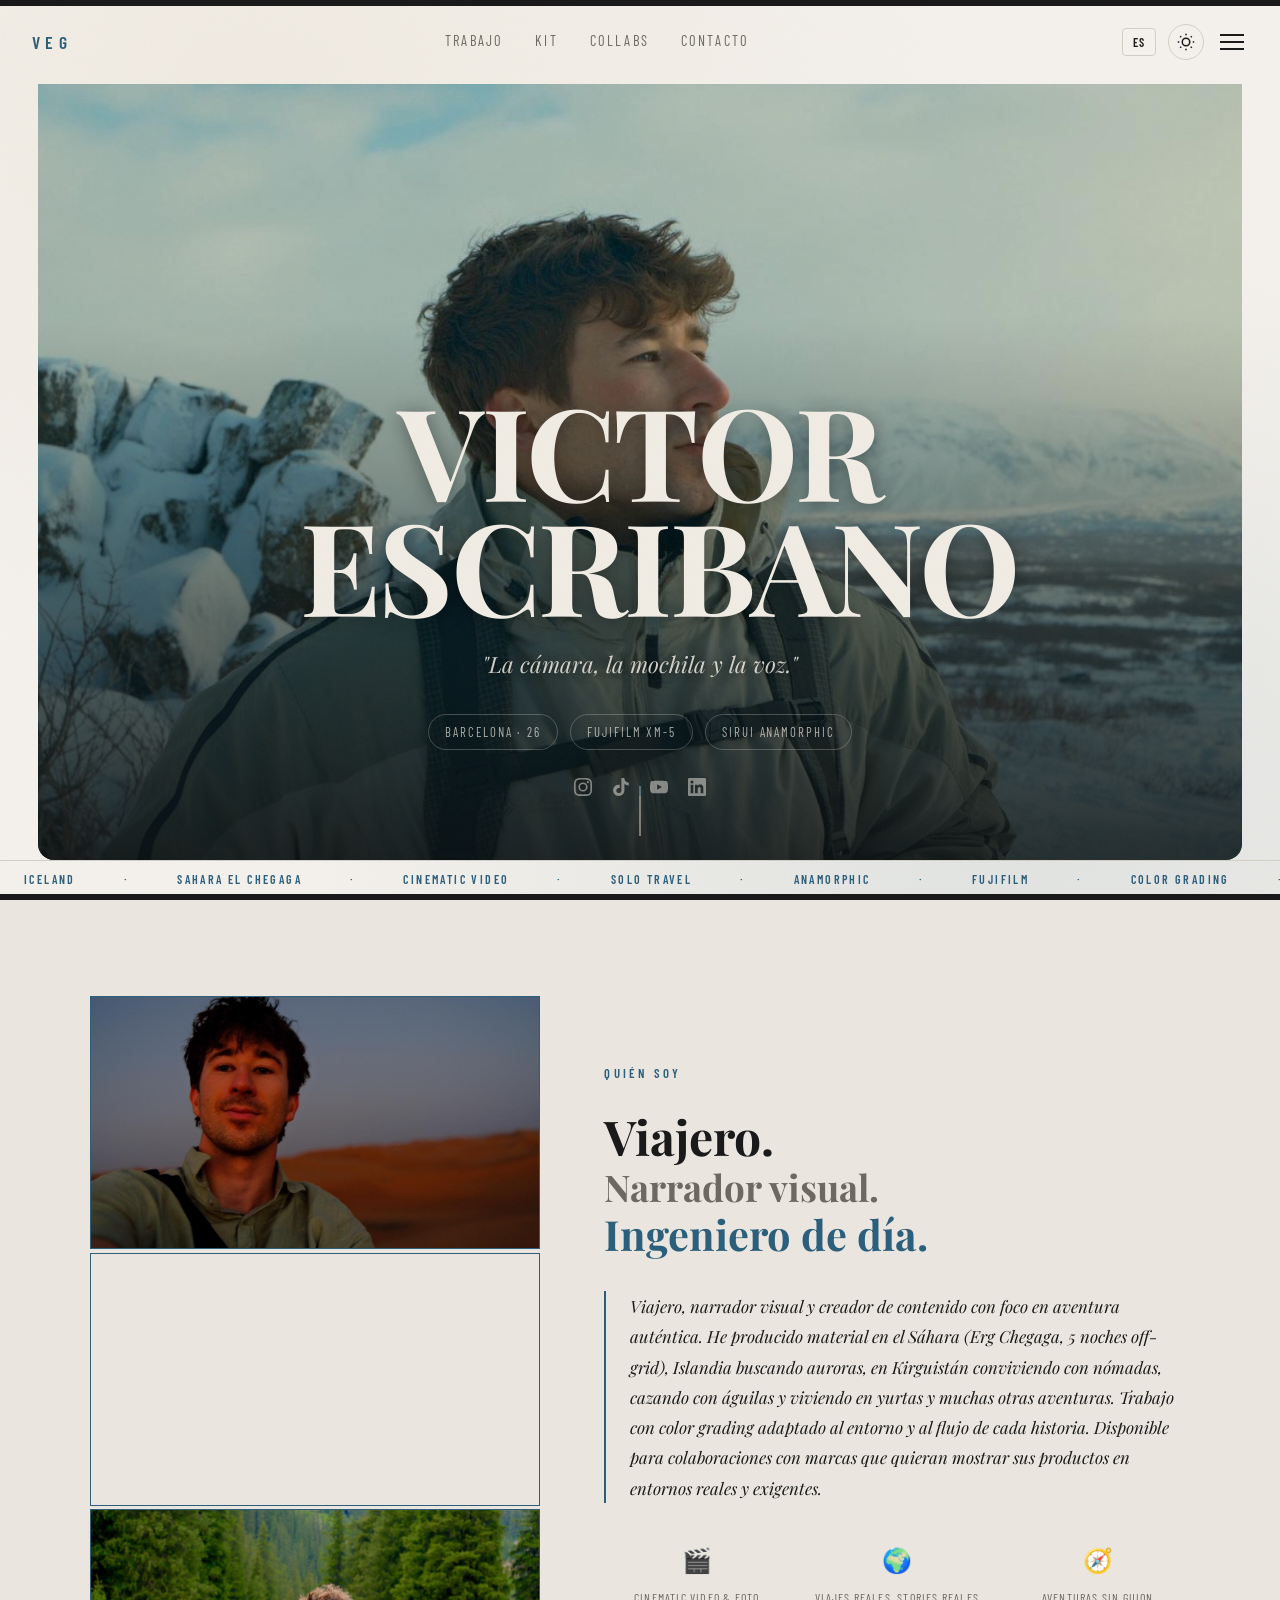
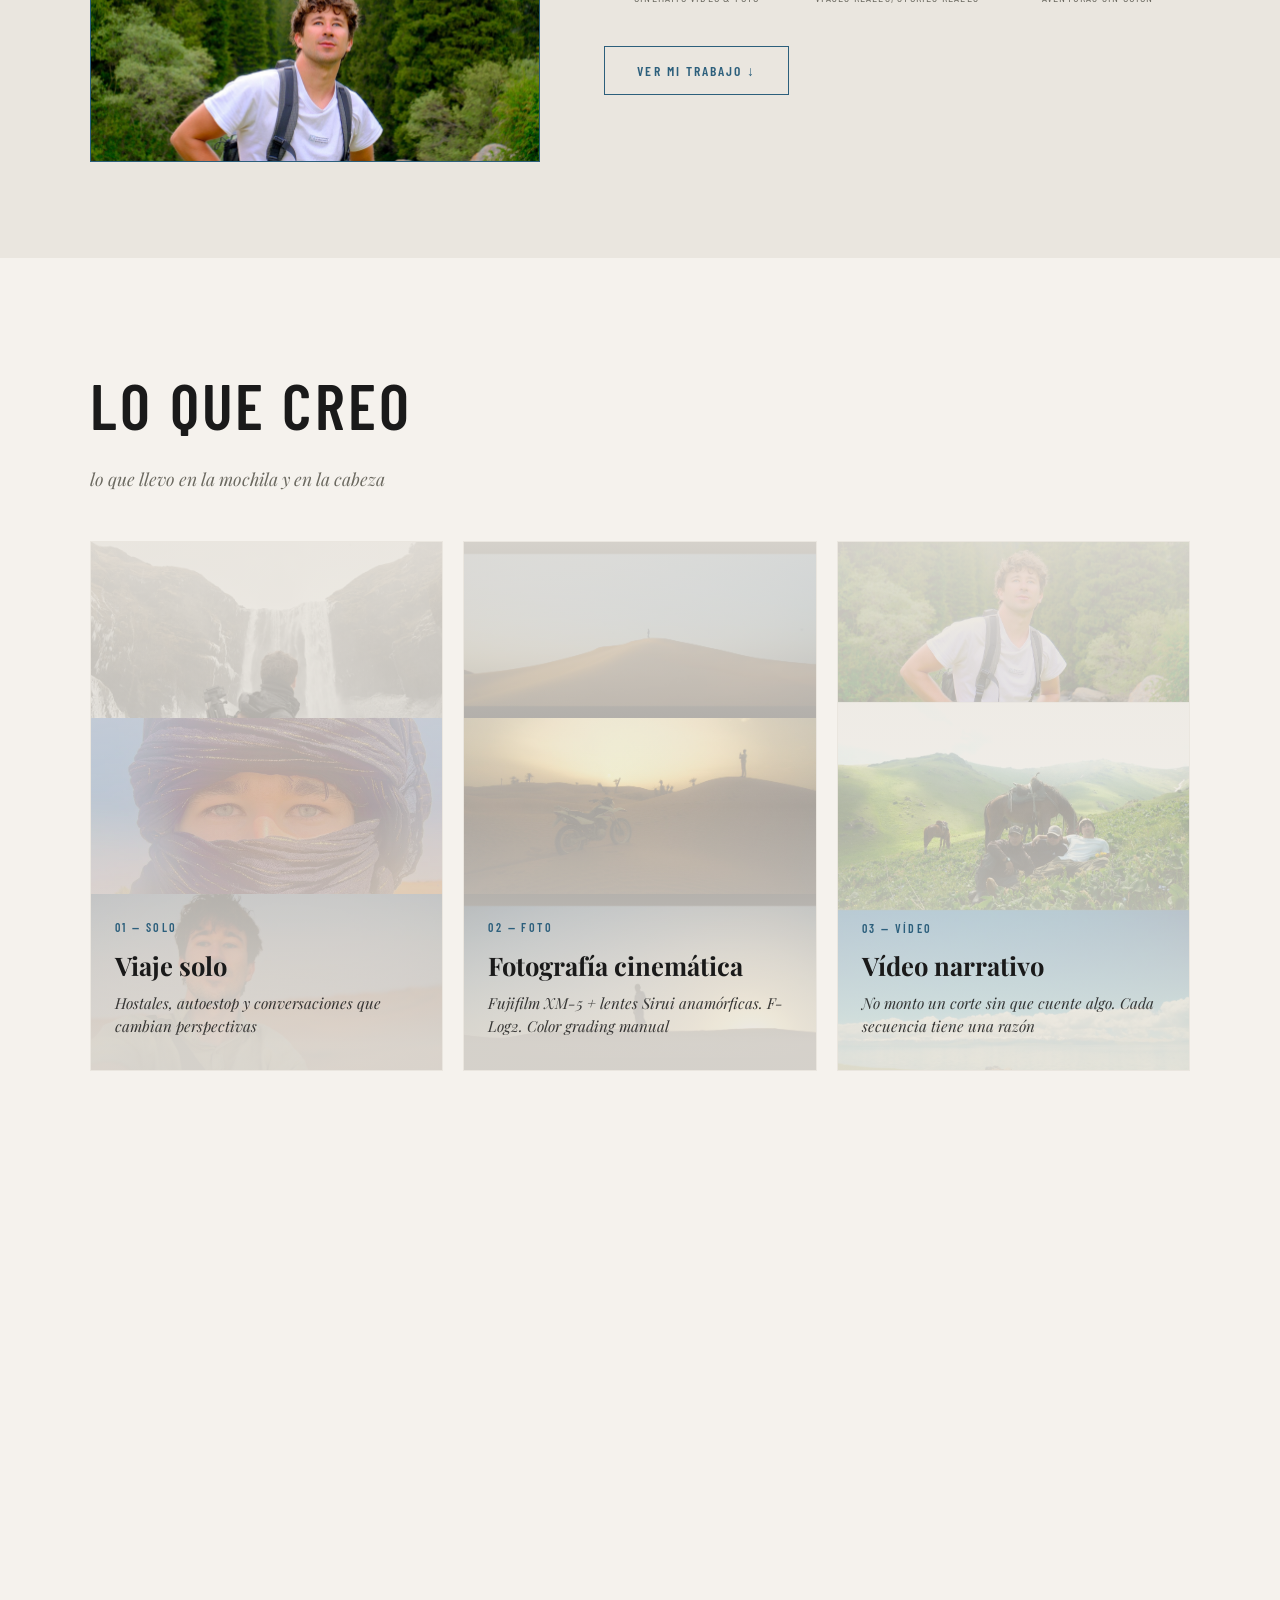
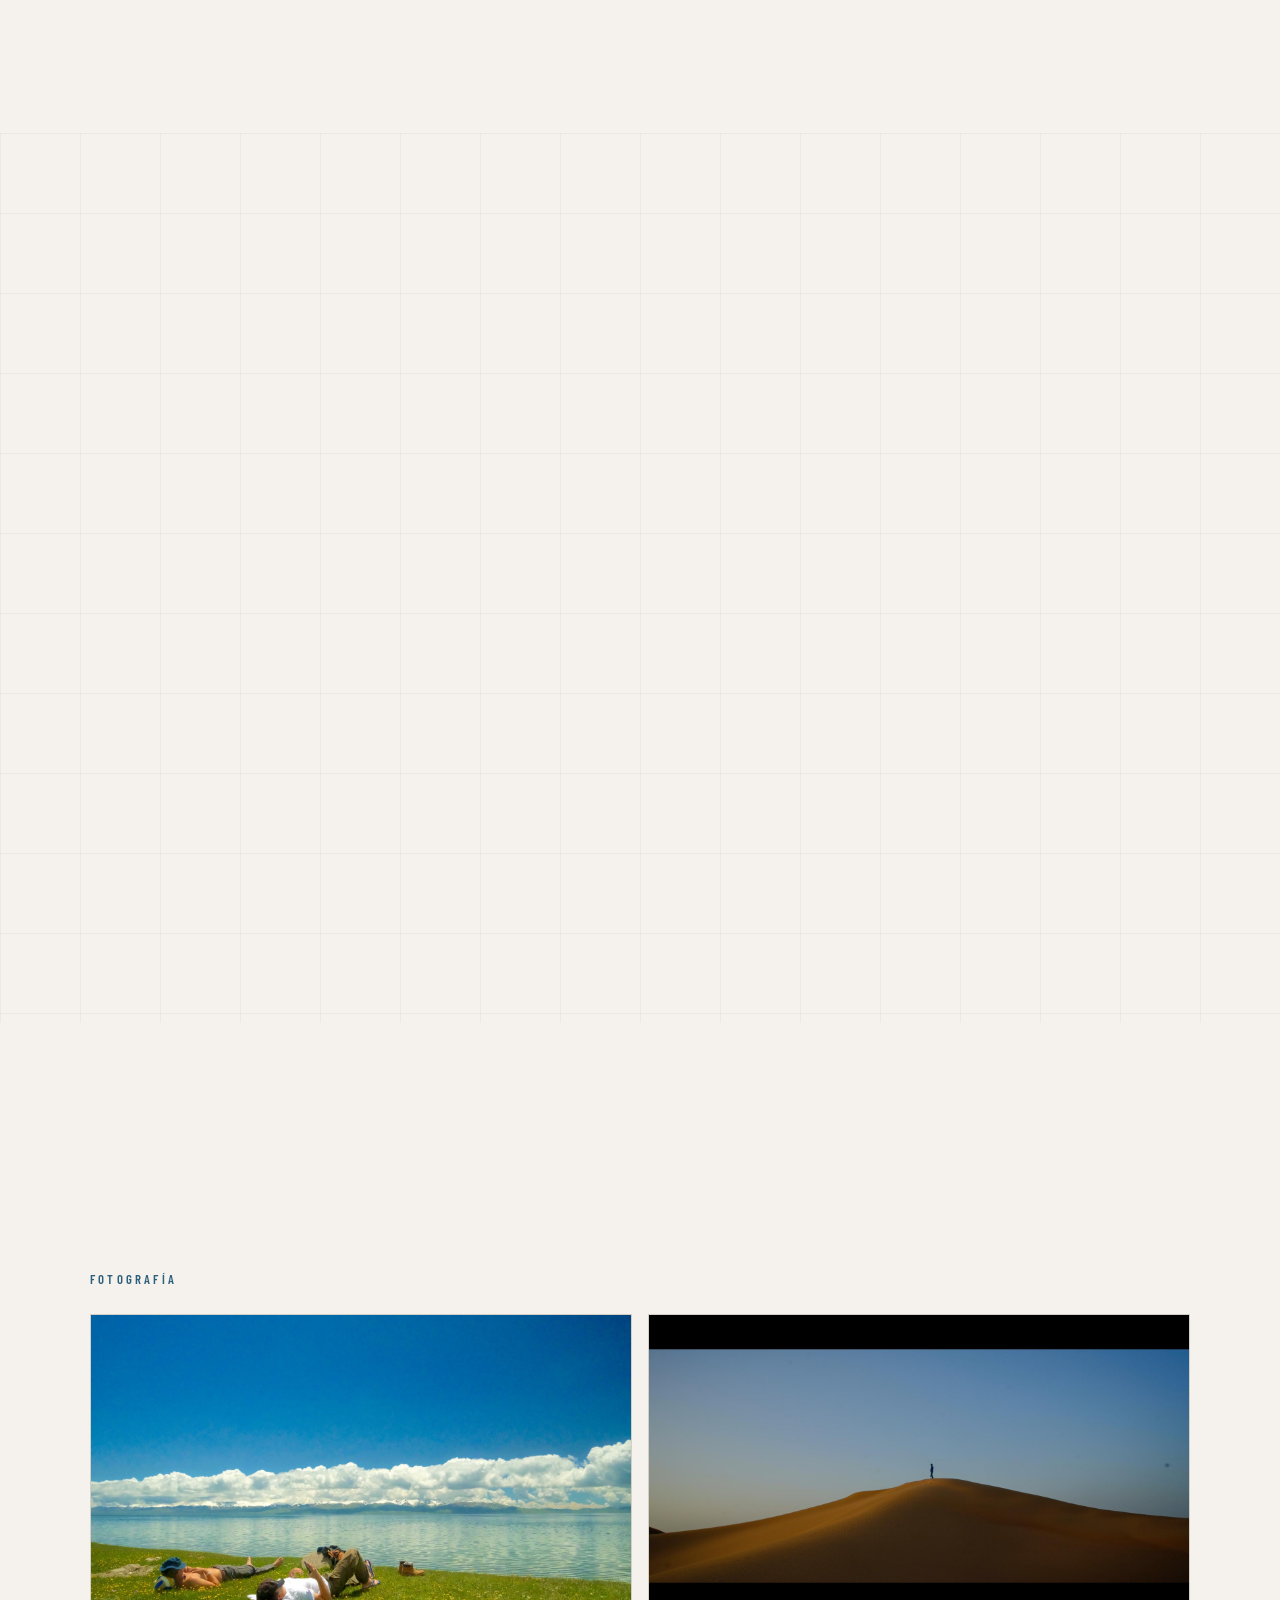
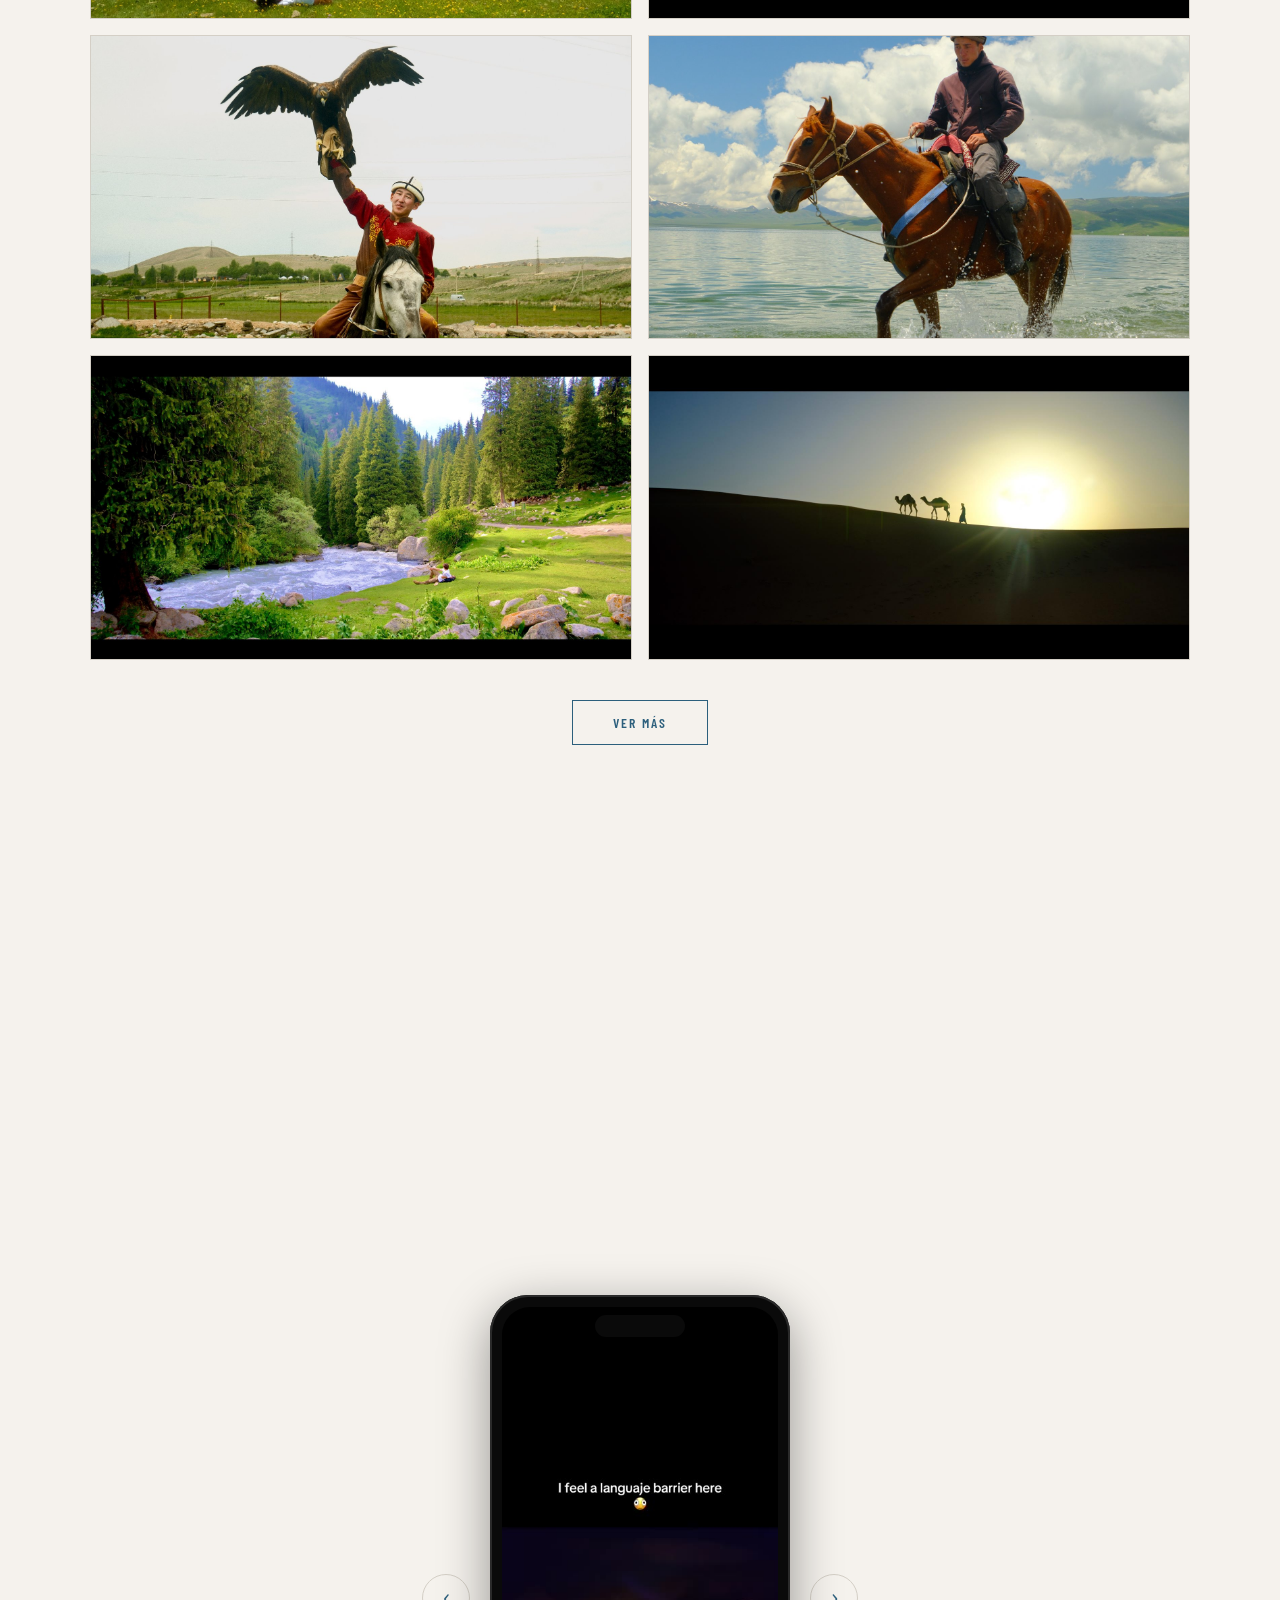
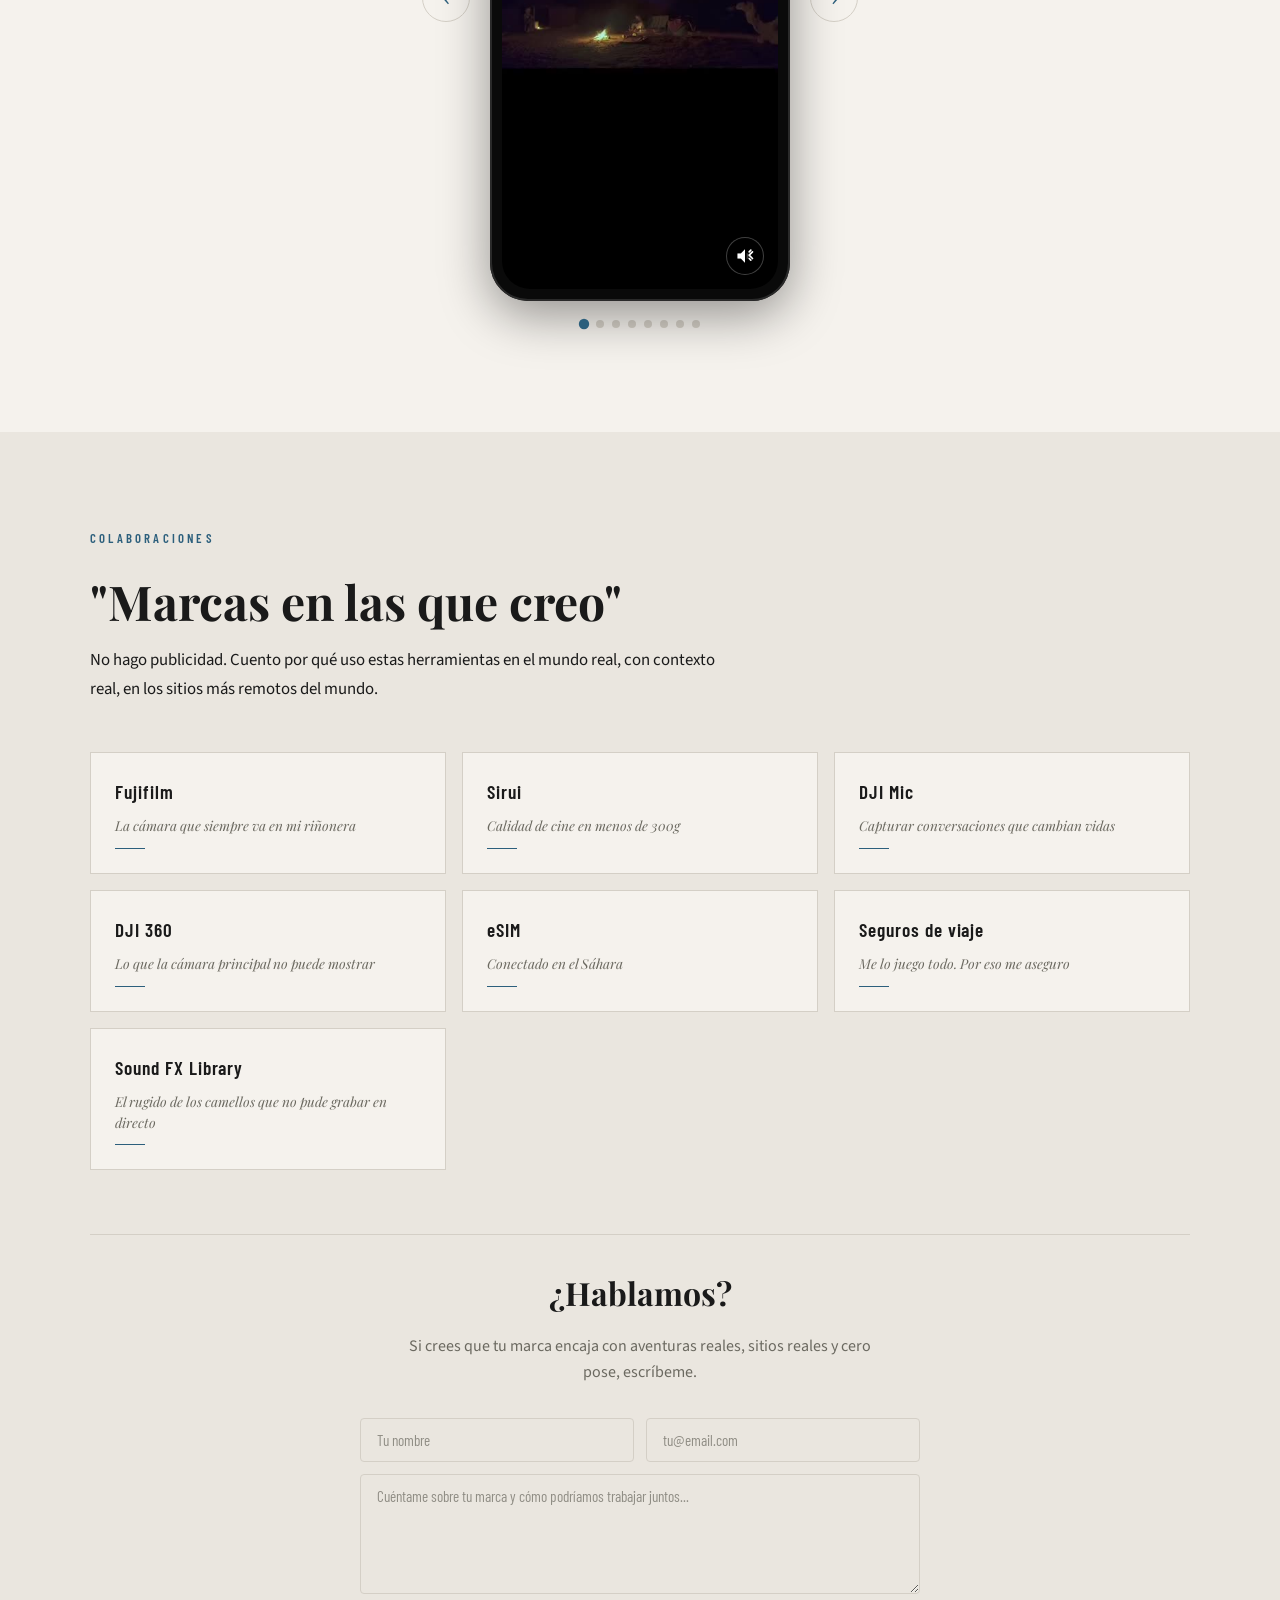
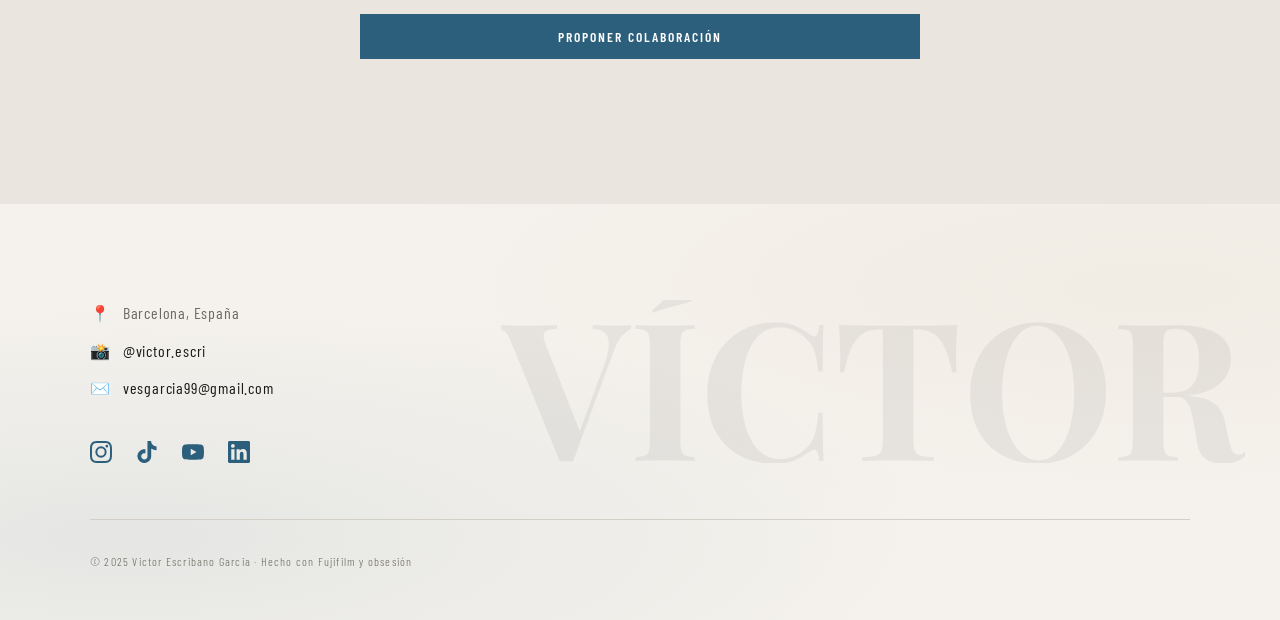
==== commit 04833752: "Redesign reels: single iPhone player with self-hosted videos - Replace Instagram embeds with a clean" ====
--- a/index.html
+++ b/index.html
@@ -62,7 +62,7 @@
   <link rel="preconnect" href="https://fonts.gstatic.com" crossorigin>
   <link href="https://fonts.googleapis.com/css2?family=Barlow+Condensed:ital,wght@0,300;0,400;0,600;1,400&family=Playfair+Display:ital,wght@0,400;0,700;1,400&family=Source+Sans+3:wght@400&display=swap" rel="stylesheet">
 
-  <link rel="stylesheet" href="styles.css?v=21">
+  <link rel="stylesheet" href="styles.css?v=22">
   <style>
     body.dark{--bg:#0a0a0a;--surface:#141414;--accent:#5a9fc2;--accent-light:#74b5d4;--gold:#c8a96e;--teal:#5a9fc2;--text:#f0ece4;--text-muted:#888880;--separator:#2a2a2a;--grid-line:#1a1a1a;background:#0a0a0a;color:#f0ece4}
     body.dark .icon-sun{display:none}body.dark .icon-moon{display:block!important}
@@ -453,37 +453,23 @@
 
       <!-- Reels -->
       <p class="work-sub-label" data-animate data-i18n="work.reels">Reels</p>
-      <div class="reels-strip">
-        <div class="phone" data-animate>
-          <span class="phone-island"></span>
-          <div class="phone-screen">
-            <iframe src="https://www.instagram.com/reel/DX41ss1ISFq/embed/" loading="lazy" frameborder="0" scrolling="no" allowtransparency="true" allowfullscreen title="Reel de Instagram"></iframe>
-          </div>
-        </div>
-        <div class="phone" data-animate data-delay="1">
-          <span class="phone-island"></span>
-          <div class="phone-screen">
-            <iframe src="https://www.instagram.com/reel/DZNZYvmoSkx/embed/" loading="lazy" frameborder="0" scrolling="no" allowtransparency="true" allowfullscreen title="Reel de Instagram"></iframe>
-          </div>
-        </div>
-        <div class="phone" data-animate data-delay="2">
-          <span class="phone-island"></span>
-          <div class="phone-screen">
-            <iframe src="https://www.instagram.com/reel/DZ2wLNyoXlK/embed/" loading="lazy" frameborder="0" scrolling="no" allowtransparency="true" allowfullscreen title="Reel de Instagram"></iframe>
-          </div>
-        </div>
-        <div class="phone" data-animate data-delay="3">
-          <span class="phone-island"></span>
-          <div class="phone-screen">
-            <iframe src="https://www.instagram.com/reel/DXum_xLDt2U/embed/" loading="lazy" frameborder="0" scrolling="no" allowtransparency="true" allowfullscreen title="Reel de Instagram"></iframe>
-          </div>
-        </div>
-        <div class="phone" data-animate data-delay="4">
-          <span class="phone-island"></span>
-          <div class="phone-screen">
-            <iframe src="https://www.instagram.com/reel/DV6X_QljqSn/embed/" loading="lazy" frameborder="0" scrolling="no" allowtransparency="true" allowfullscreen title="Reel de Instagram"></iframe>
-          </div>
-        </div>
+      <div class="reel-player" data-animate>
+        <div class="reel-row">
+          <button class="reel-nav reel-prev" type="button" aria-label="Reel anterior">‹</button>
+          <div class="phone">
+            <span class="phone-island"></span>
+            <div class="phone-screen reel-screen">
+              <video class="reel-video" playsinline muted preload="metadata"></video>
+              <button class="reel-tap" type="button" aria-label="Reproducir o pausar"></button>
+              <button class="reel-mute" type="button" aria-label="Activar sonido">
+                <svg class="ic ic-off" viewBox="0 0 24 24" width="20" height="20" fill="currentColor"><path d="M3 9v6h4l5 5V4L7 9H3zm13.5 3a4.5 4.5 0 00-2.5-4.03v8.05A4.5 4.5 0 0016.5 12z" opacity=".25"/><path d="M3 9v6h4l5 5V4L7 9H3z"/><path d="M19 5l-2 2m0 8l2 2M21 7l-4 4m0 0l4 4" stroke="currentColor" stroke-width="2" fill="none" stroke-linecap="round"/></svg>
+                <svg class="ic ic-on" viewBox="0 0 24 24" width="20" height="20" fill="currentColor"><path d="M3 9v6h4l5 5V4L7 9H3z"/><path d="M16 7.5a4.5 4.5 0 010 9M18.5 5a8 8 0 010 14" stroke="currentColor" stroke-width="2" fill="none" stroke-linecap="round"/></svg>
+              </button>
+            </div>
+          </div>
+          <button class="reel-nav reel-next" type="button" aria-label="Siguiente reel">›</button>
+        </div>
+        <div class="reel-dots" aria-hidden="true"></div>
       </div>
     </div>
   </section>
@@ -596,6 +582,6 @@
     </div>
   </section>
 
-  <script src="main.js?v=21"></script>
+  <script src="main.js?v=22"></script>
 </body>
 </html>
--- a/styles.css
+++ b/styles.css
@@ -1409,28 +1409,23 @@
   color: var(--bg);
 }
 
-/* Reels — iPhone mockups */
-.reels-strip {
-  display: flex;
-  gap: 1.5rem;
-  overflow-x: auto;
-  scroll-snap-type: x mandatory;
-  -webkit-overflow-scrolling: touch;
-  padding: 0.5rem 0 1.5rem;
-}
-
-.reels-strip::-webkit-scrollbar { height: 4px; }
-.reels-strip::-webkit-scrollbar-track { background: var(--separator); }
-.reels-strip::-webkit-scrollbar-thumb { background: var(--accent); border-radius: 2px; }
+/* Reels — single iPhone player with prev/next */
+.reel-player { padding: 0.5rem 0 0.5rem; }
+
+.reel-row {
+  display: flex;
+  align-items: center;
+  justify-content: center;
+  gap: 1.25rem;
+}
 
 .phone {
   flex: 0 0 auto;
   width: 300px;
-  scroll-snap-align: center;
   background: #0a0a0a;
   border-radius: 38px;
   padding: 12px;
-  box-shadow: 0 10px 40px rgba(0, 0, 0, 0.35), inset 0 0 0 2px #2a2a2a;
+  box-shadow: 0 14px 50px rgba(0, 0, 0, 0.4), inset 0 0 0 2px #2a2a2a;
   position: relative;
 }
 
@@ -1447,24 +1442,125 @@
   pointer-events: none;
 }
 
-.phone-screen {
+.reel-screen {
   position: relative;
   border-radius: 28px;
   overflow: hidden;
-  background: #fff;
-  height: 540px;
-}
-
-.phone-screen iframe {
+  background: #000;
+  aspect-ratio: 9 / 19;
+  display: flex;
+  align-items: center;
+  justify-content: center;
+}
+
+.reel-video {
   width: 100%;
   height: 100%;
+  object-fit: contain;
+  background: #000;
+  display: block;
+}
+
+.reel-tap {
+  position: absolute;
+  inset: 0;
+  background: transparent;
   border: 0;
-  display: block;
+  cursor: pointer;
+  z-index: 1;
+}
+
+/* play triangle shown only when paused */
+.reel-screen.paused .reel-tap::after {
+  content: '';
+  position: absolute;
+  top: 50%;
+  left: 50%;
+  transform: translate(-50%, -50%);
+  width: 0;
+  height: 0;
+  border-style: solid;
+  border-width: 13px 0 13px 22px;
+  border-color: transparent transparent transparent rgba(255, 255, 255, 0.92);
+  filter: drop-shadow(0 2px 8px rgba(0, 0, 0, 0.6));
+}
+
+.reel-mute {
+  position: absolute;
+  bottom: 14px;
+  right: 14px;
+  z-index: 2;
+  width: 38px;
+  height: 38px;
+  border-radius: 50%;
+  background: rgba(0, 0, 0, 0.5);
+  border: 1px solid rgba(255, 255, 255, 0.25);
+  color: #fff;
+  display: flex;
+  align-items: center;
+  justify-content: center;
+  cursor: pointer;
+  -webkit-backdrop-filter: blur(4px);
+  backdrop-filter: blur(4px);
+  transition: background 0.2s;
+}
+
+.reel-mute:hover { background: rgba(0, 0, 0, 0.7); }
+.reel-mute .ic-on { display: none; }
+.reel-mute.on .ic-on { display: block; }
+.reel-mute.on .ic-off { display: none; }
+
+.reel-nav {
+  flex: 0 0 auto;
+  width: 48px;
+  height: 48px;
+  border-radius: 50%;
+  background: transparent;
+  border: 1px solid var(--separator);
+  color: var(--accent);
+  font-size: 1.7rem;
+  line-height: 1;
+  cursor: pointer;
+  display: flex;
+  align-items: center;
+  justify-content: center;
+  transition: background 0.25s, color 0.25s, border-color 0.25s;
+}
+
+.reel-nav:hover {
+  background: var(--accent);
+  color: var(--bg);
+  border-color: var(--accent);
+}
+
+.reel-dots {
+  display: flex;
+  justify-content: center;
+  flex-wrap: wrap;
+  gap: 8px;
+  margin-top: 1.2rem;
+}
+
+.reel-dot {
+  width: 8px;
+  height: 8px;
+  border-radius: 50%;
+  background: var(--separator);
+  border: 0;
+  padding: 0;
+  cursor: pointer;
+  transition: background 0.2s, transform 0.2s;
+}
+
+.reel-dot.active {
+  background: var(--accent);
+  transform: scale(1.3);
 }
 
 @media (max-width: 480px) {
-  .phone { width: 270px; }
-  .phone-screen { height: 500px; }
+  .phone { width: 250px; }
+  .reel-nav { width: 40px; height: 40px; font-size: 1.4rem; }
+  .reel-row { gap: 0.5rem; }
 }
 
 /* ============================================
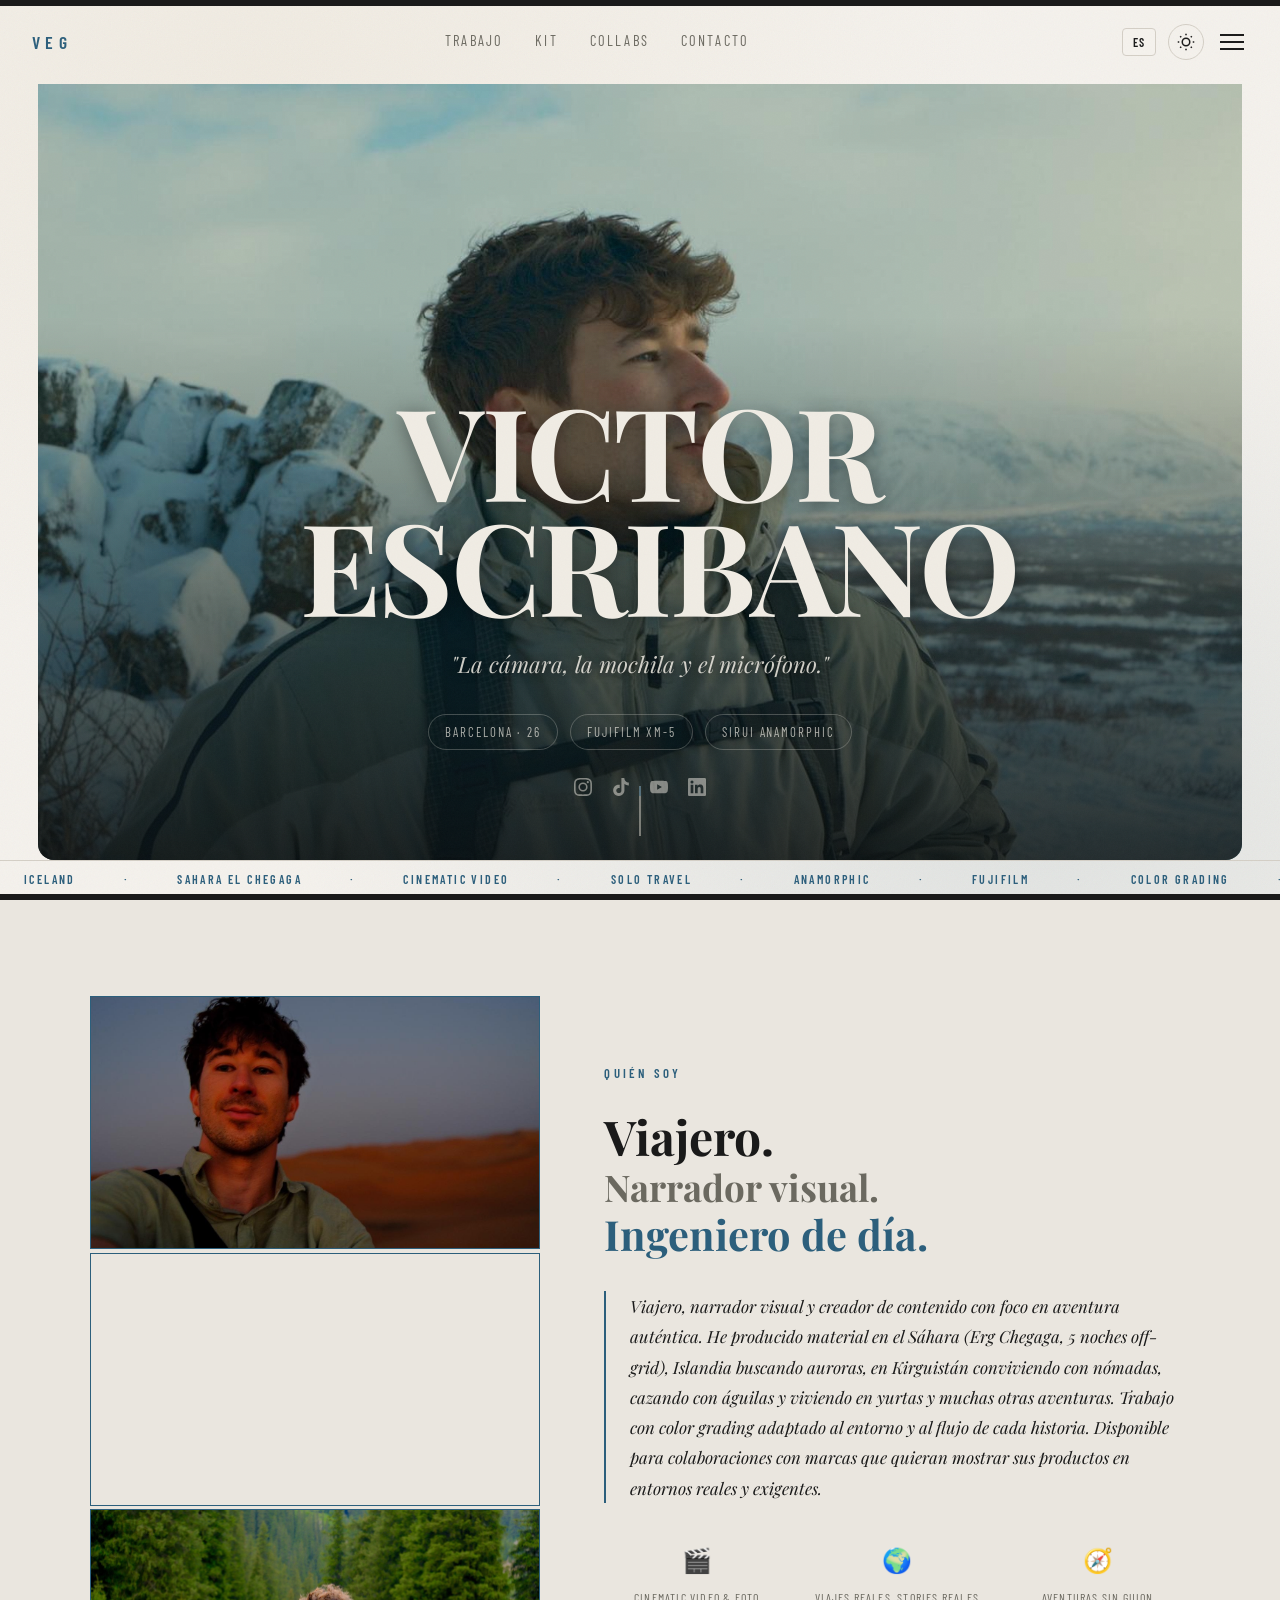
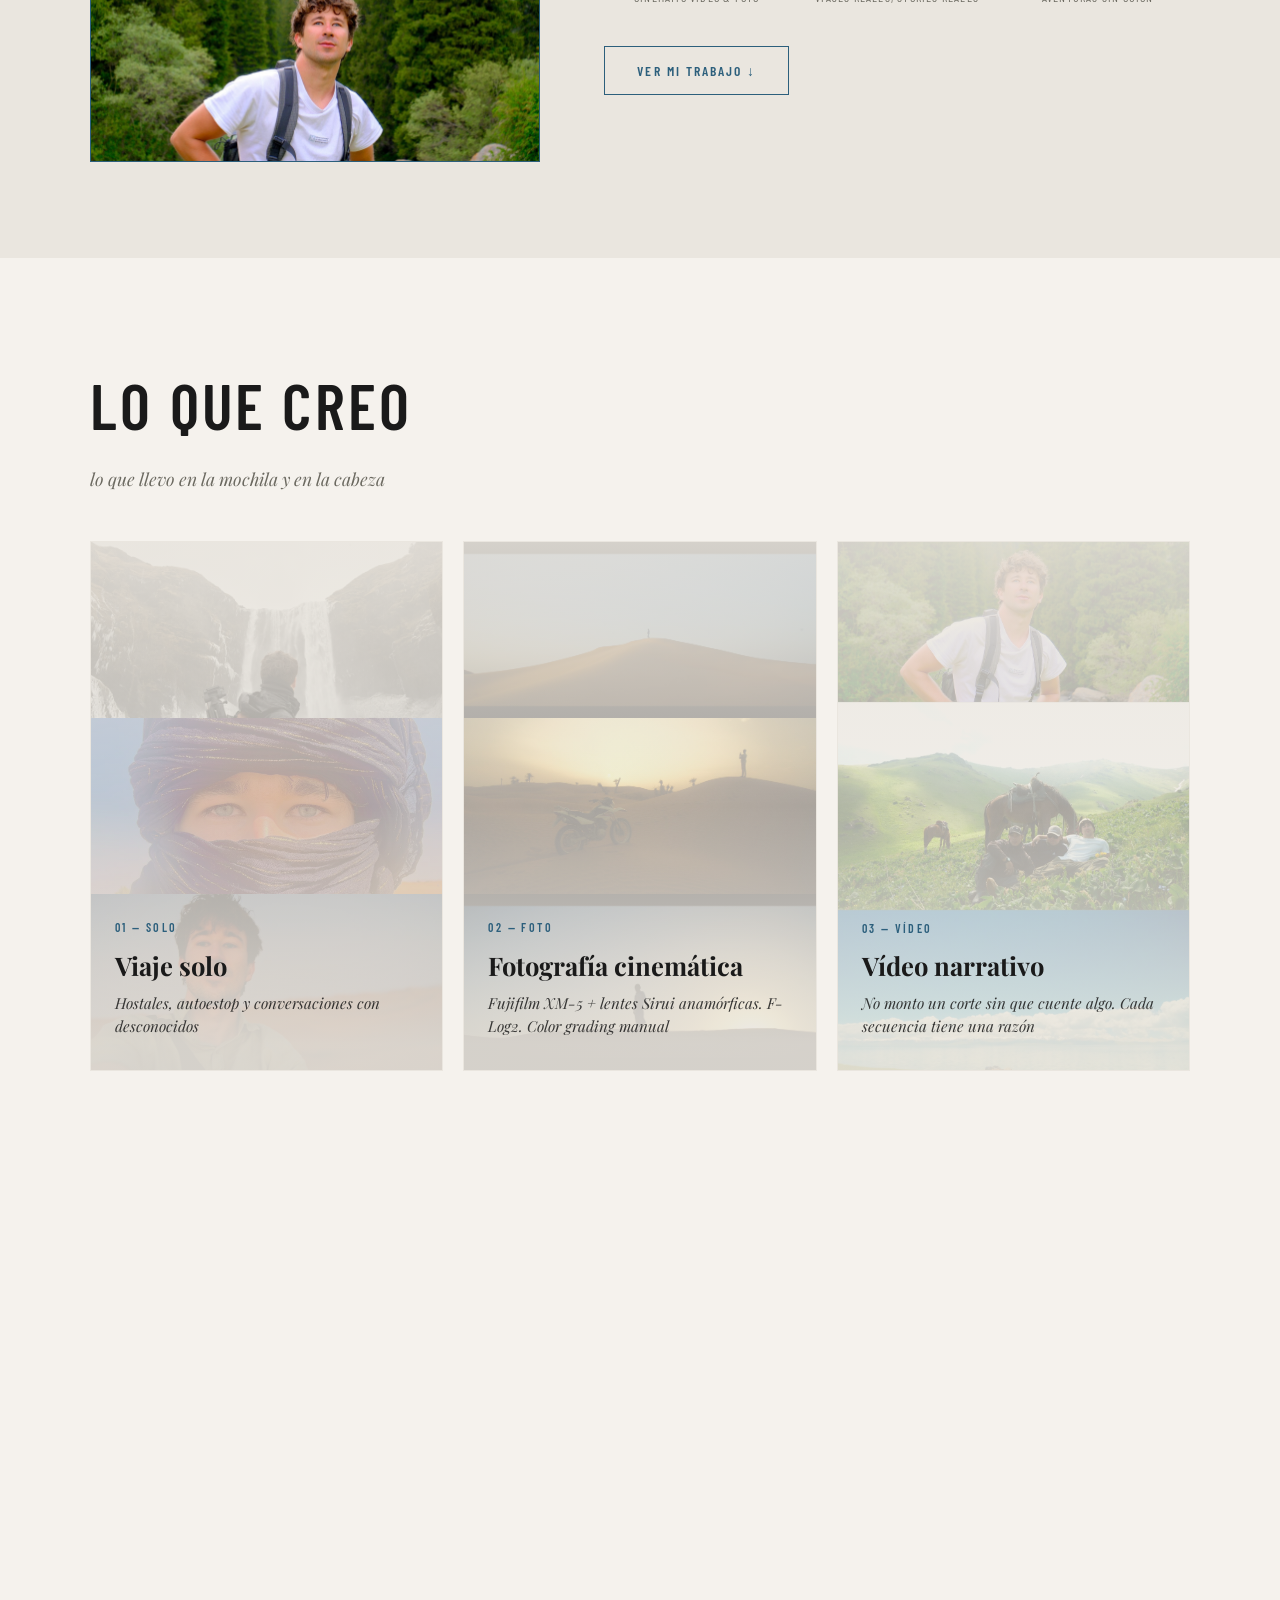
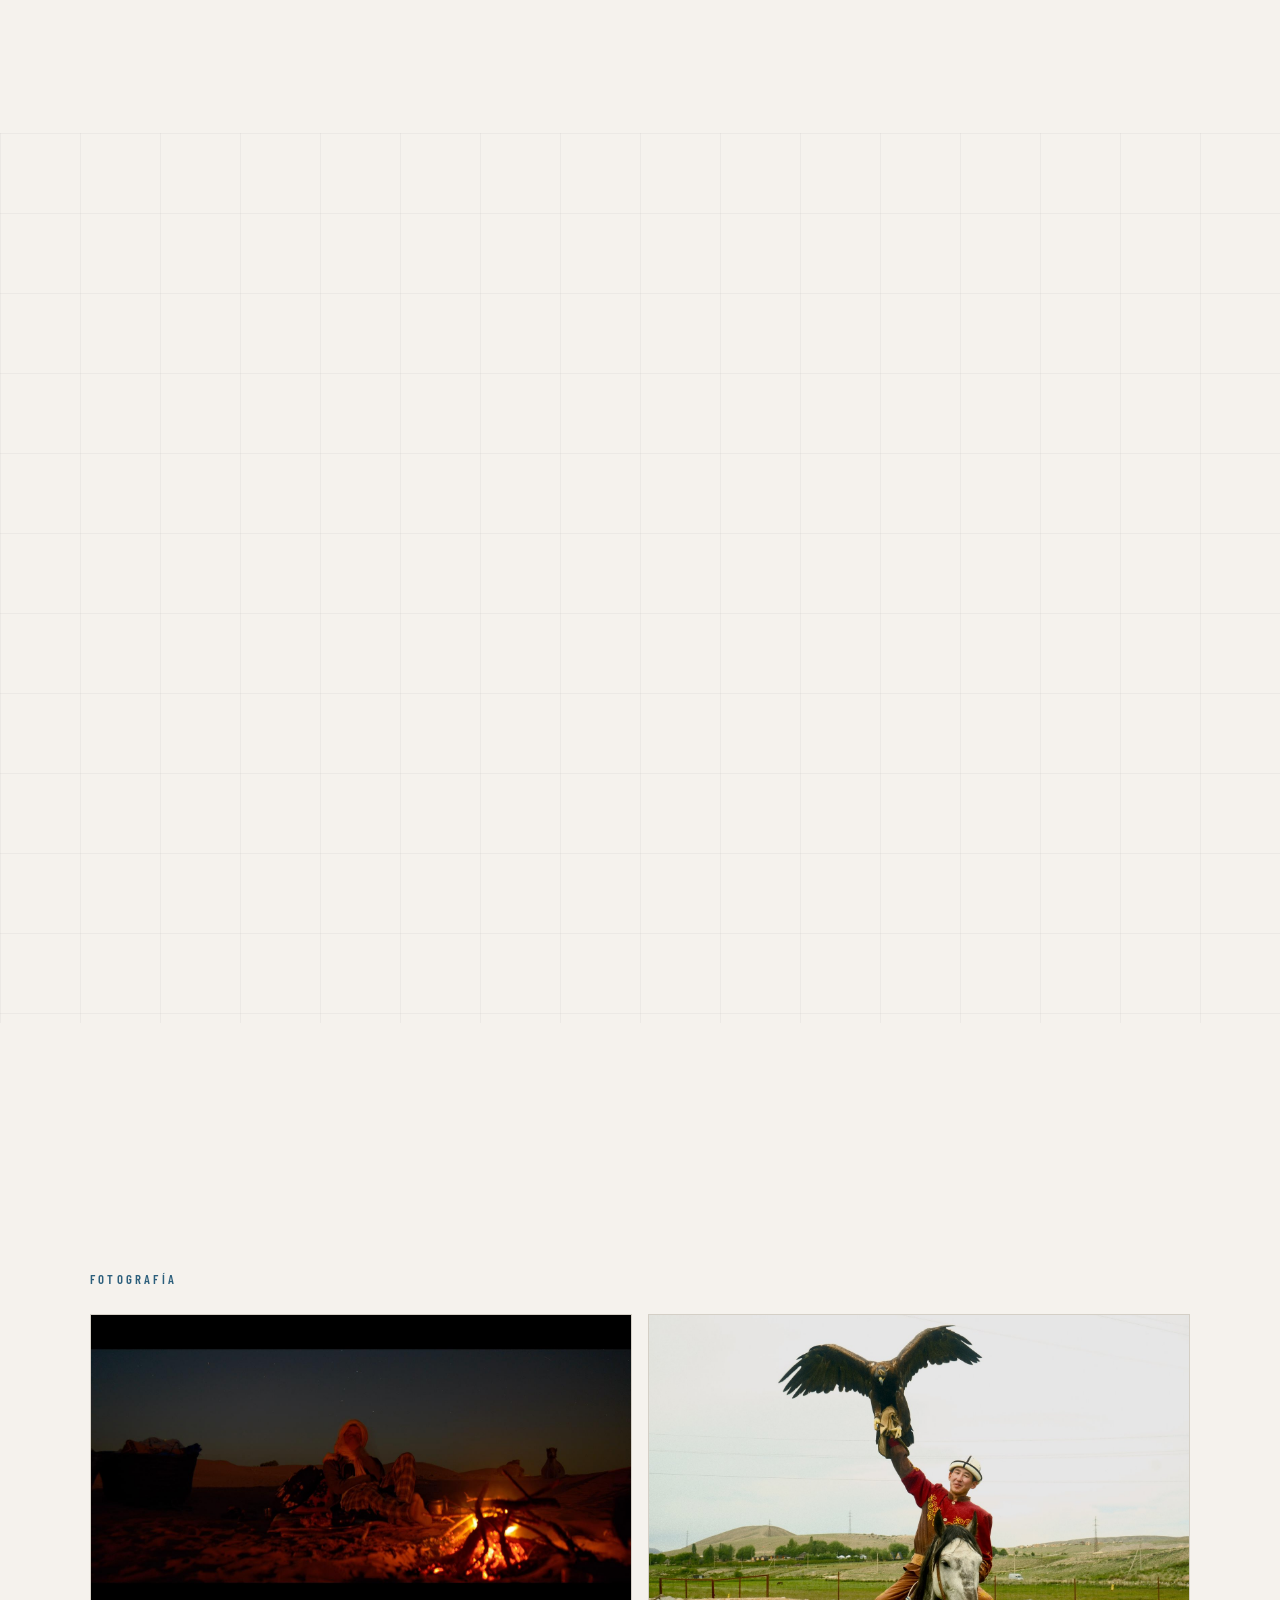
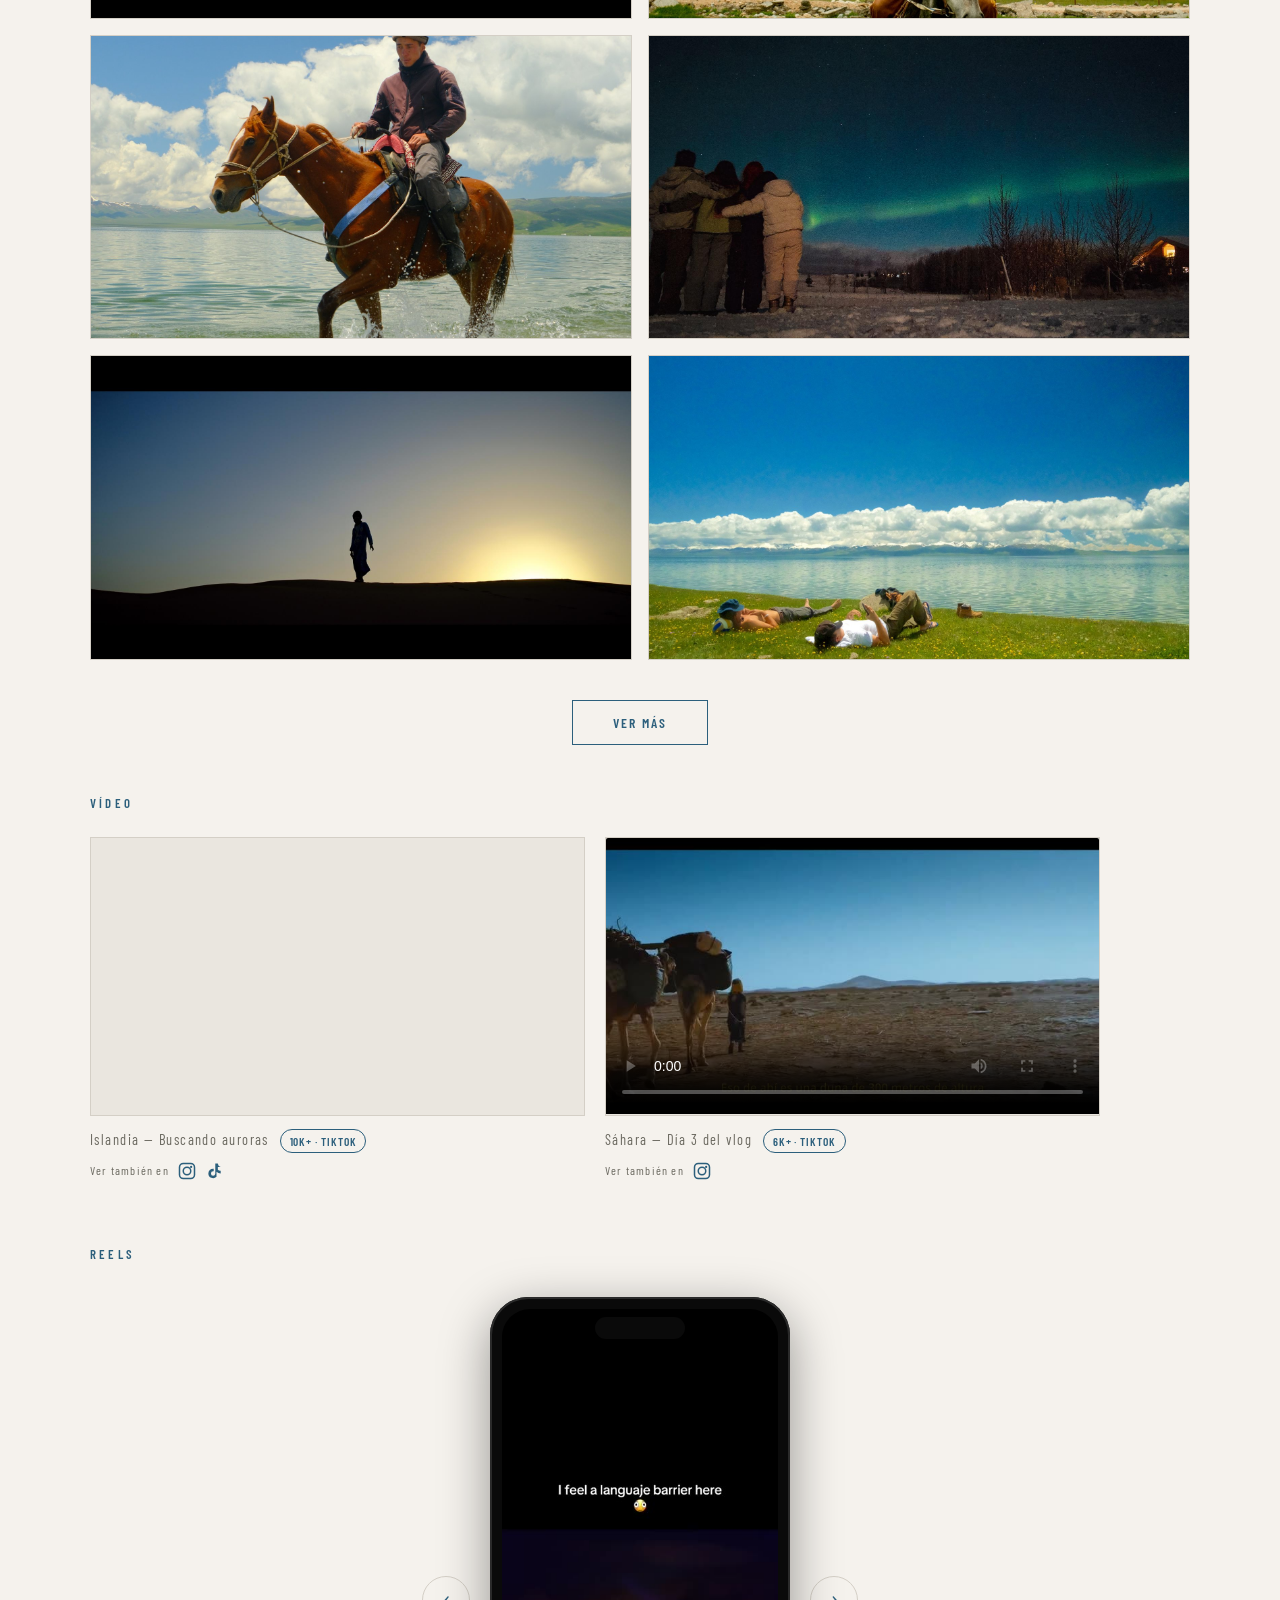
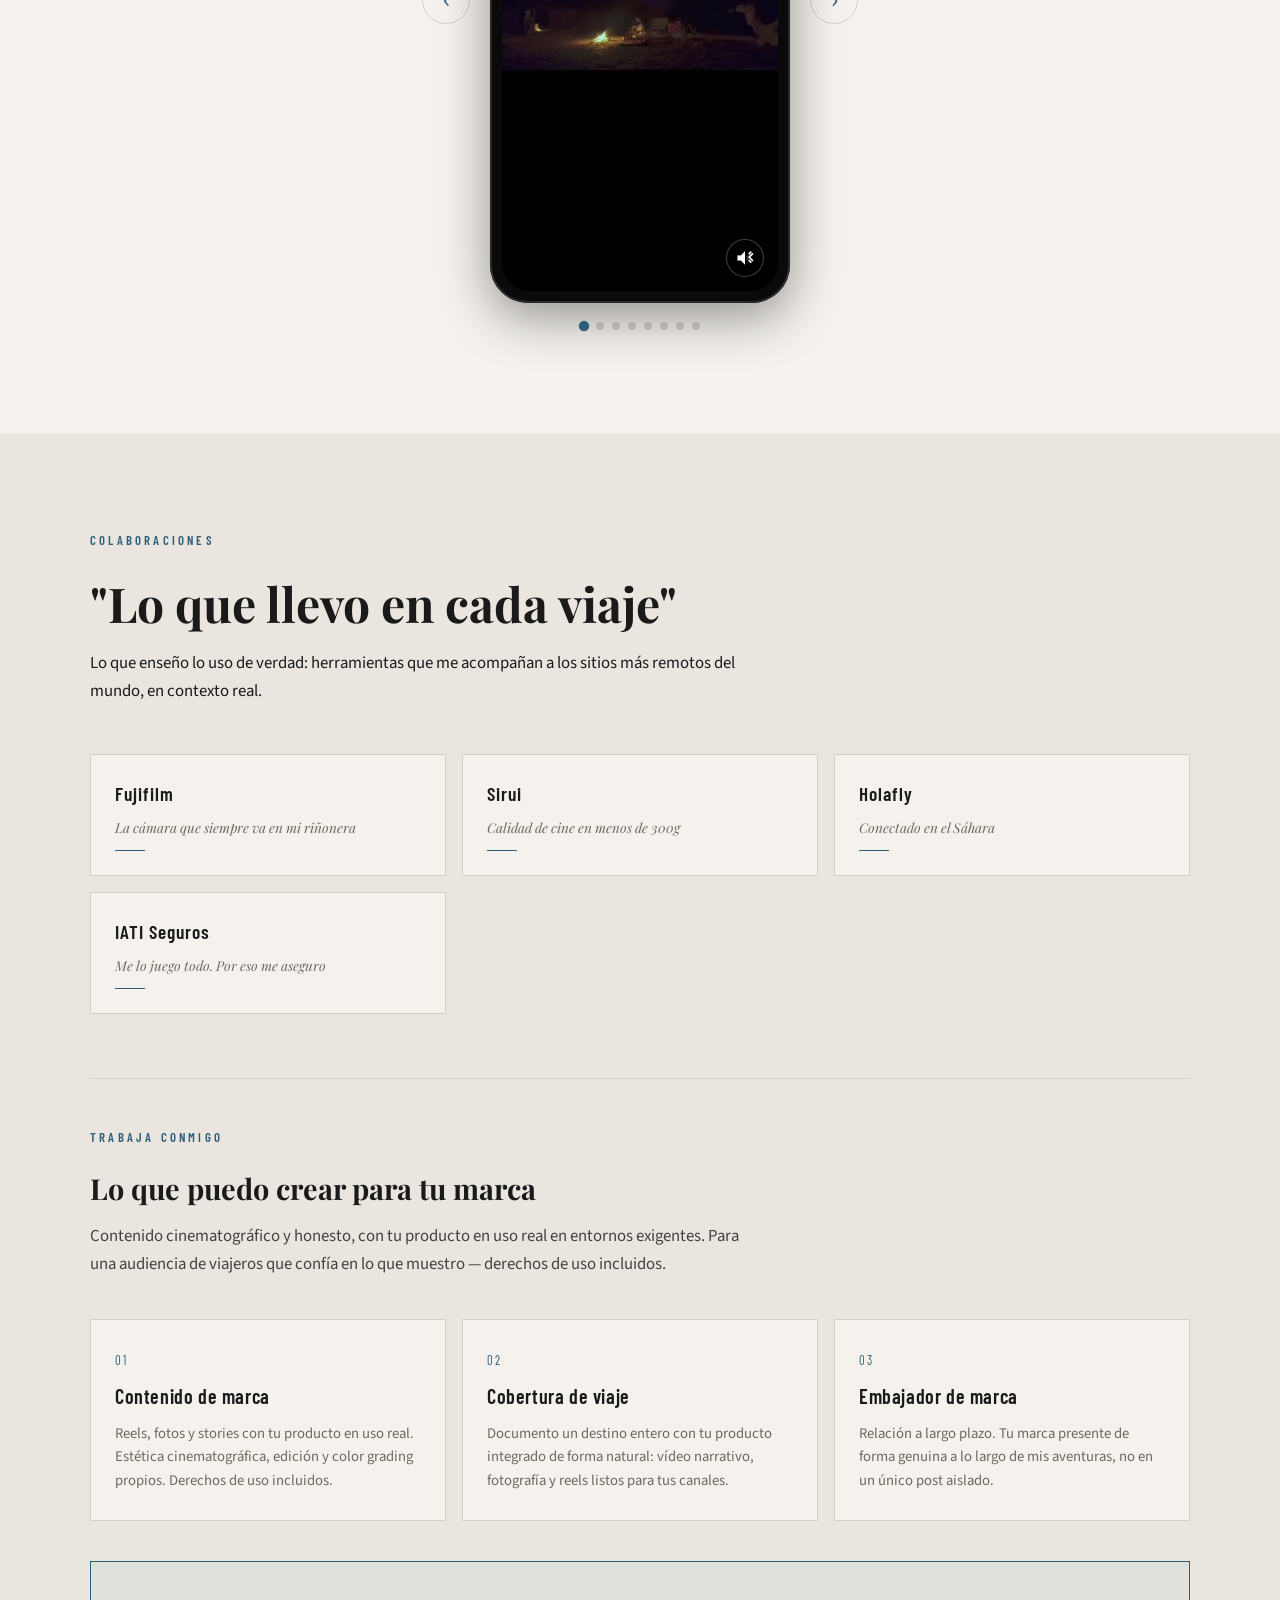
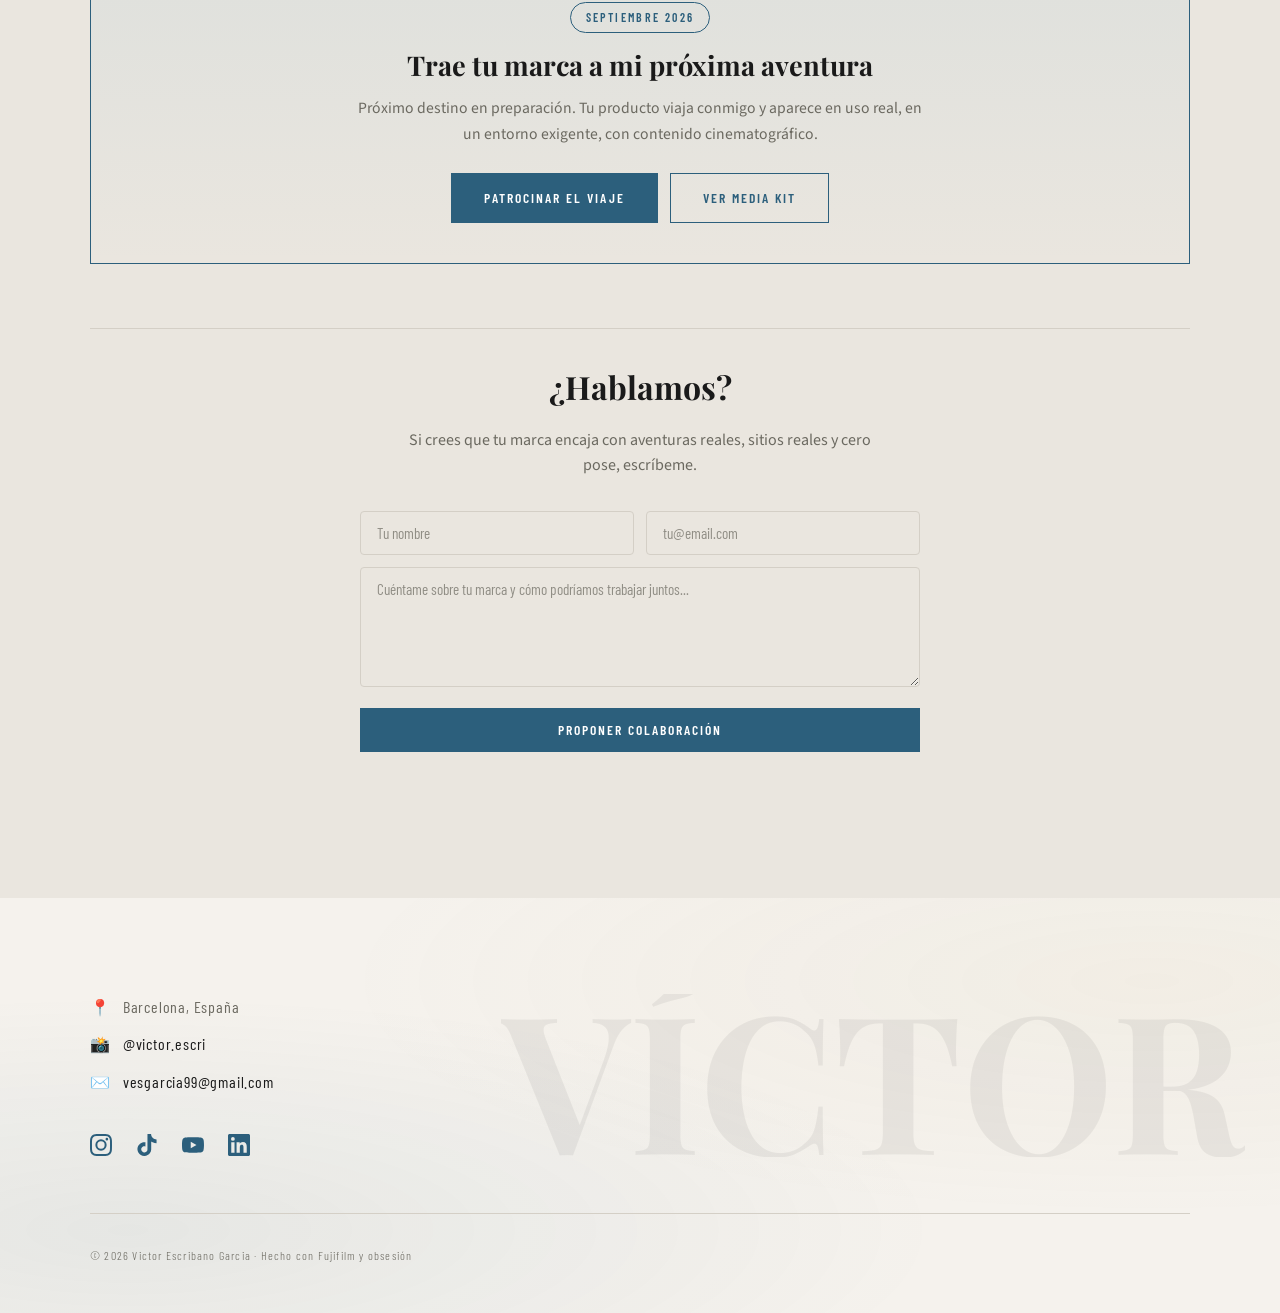
==== commit 08554c3a: "Add brand collaboration tooling: offerings, trip sponsorship CTA & media kit - Add "Trabaja conmigo"" ====
--- a/index.html
+++ b/index.html
@@ -47,7 +47,7 @@
     "sameAs": [
       "https://www.instagram.com/victor.escri/",
       "https://www.tiktok.com/@victor.escri",
-      "https://www.youtube.com/@TrantorMule",
+      "https://www.youtube.com/@Victorescri99",
       "https://es.linkedin.com/in/victor-escribano-garcia-301774150"
     ],
     "knowsAbout": ["Travel Photography", "Cinematic Video", "UGC Content", "Color Grading", "Fujifilm", "Sirui Anamorphic"]
@@ -62,7 +62,7 @@
   <link rel="preconnect" href="https://fonts.gstatic.com" crossorigin>
   <link href="https://fonts.googleapis.com/css2?family=Barlow+Condensed:ital,wght@0,300;0,400;0,600;1,400&family=Playfair+Display:ital,wght@0,400;0,700;1,400&family=Source+Sans+3:wght@400&display=swap" rel="stylesheet">
 
-  <link rel="stylesheet" href="styles.css?v=22">
+  <link rel="stylesheet" href="styles.css?v=24">
   <style>
     body.dark{--bg:#0a0a0a;--surface:#141414;--accent:#5a9fc2;--accent-light:#74b5d4;--gold:#c8a96e;--teal:#5a9fc2;--text:#f0ece4;--text-muted:#888880;--separator:#2a2a2a;--grid-line:#1a1a1a;background:#0a0a0a;color:#f0ece4}
     body.dark .icon-sun{display:none}body.dark .icon-moon{display:block!important}
@@ -99,7 +99,7 @@
       <a href="https://www.tiktok.com/@victor.escri" target="_blank" rel="noopener" aria-label="TikTok">
         <svg viewBox="0 0 24 24"><path d="M12.525.02c1.31-.02 2.61-.01 3.91-.02.08 1.53.63 3.09 1.75 4.17 1.12 1.11 2.7 1.62 4.24 1.79v4.03c-1.44-.05-2.89-.35-4.2-.97-.57-.26-1.1-.59-1.62-.93-.01 2.92.01 5.84-.02 8.75-.08 1.4-.54 2.79-1.35 3.94-1.31 1.92-3.58 3.17-5.91 3.21-1.43.08-2.86-.31-4.08-1.03-2.02-1.19-3.44-3.37-3.65-5.71-.02-.5-.03-1-.01-1.49.18-1.9 1.12-3.72 2.58-4.96 1.66-1.44 3.98-2.13 6.15-1.72.02 1.48-.04 2.96-.04 4.44-.99-.32-2.15-.23-3.02.37-.63.41-1.11 1.04-1.36 1.75-.21.51-.15 1.07-.14 1.61.24 1.64 1.82 3.02 3.5 2.87 1.12-.01 2.19-.66 2.77-1.61.19-.33.4-.67.41-1.06.1-1.79.06-3.57.07-5.36.01-4.03-.01-8.05.02-12.07z"/></svg>
       </a>
-      <a href="https://www.youtube.com/@TrantorMule" target="_blank" rel="noopener" aria-label="YouTube">
+      <a href="https://www.youtube.com/@Victorescri99" target="_blank" rel="noopener" aria-label="YouTube">
         <svg viewBox="0 0 24 24"><path d="M23.498 6.186a3.016 3.016 0 00-2.122-2.136C19.505 3.545 12 3.545 12 3.545s-7.505 0-9.377.505A3.017 3.017 0 00.502 6.186C0 8.07 0 12 0 12s0 3.93.502 5.814a3.016 3.016 0 002.122 2.136c1.871.505 9.376.505 9.376.505s7.505 0 9.377-.505a3.015 3.015 0 002.122-2.136C24 15.93 24 12 24 12s0-3.93-.502-5.814zM9.545 15.568V8.432L15.818 12l-6.273 3.568z"/></svg>
       </a>
       <a href="https://es.linkedin.com/in/victor-escribano-garcia-301774150" target="_blank" rel="noopener" aria-label="LinkedIn">
@@ -156,7 +156,7 @@
             <span class="line-2">Escribano</span>
           </h1>
         </div>
-        <p class="hero-tagline" data-i18n="hero.tagline">"La cámara, la mochila y la voz."</p>
+        <p class="hero-tagline" data-i18n="hero.tagline">"La cámara, la mochila y el micrófono."</p>
         <div class="hero-stats">
           <span class="hero-stat">Barcelona · 26</span>
           <span class="hero-stat">Fujifilm XM-5</span>
@@ -169,7 +169,7 @@
           <a href="https://www.tiktok.com/@victor.escri" target="_blank" rel="noopener" aria-label="TikTok">
             <svg viewBox="0 0 24 24"><path d="M12.525.02c1.31-.02 2.61-.01 3.91-.02.08 1.53.63 3.09 1.75 4.17 1.12 1.11 2.7 1.62 4.24 1.79v4.03c-1.44-.05-2.89-.35-4.2-.97-.57-.26-1.1-.59-1.62-.93-.01 2.92.01 5.84-.02 8.75-.08 1.4-.54 2.79-1.35 3.94-1.31 1.92-3.58 3.17-5.91 3.21-1.43.08-2.86-.31-4.08-1.03-2.02-1.19-3.44-3.37-3.65-5.71-.02-.5-.03-1-.01-1.49.18-1.9 1.12-3.72 2.58-4.96 1.66-1.44 3.98-2.13 6.15-1.72.02 1.48-.04 2.96-.04 4.44-.99-.32-2.15-.23-3.02.37-.63.41-1.11 1.04-1.36 1.75-.21.51-.15 1.07-.14 1.61.24 1.64 1.82 3.02 3.5 2.87 1.12-.01 2.19-.66 2.77-1.61.19-.33.4-.67.41-1.06.1-1.79.06-3.57.07-5.36.01-4.03-.01-8.05.02-12.07z"/></svg>
           </a>
-          <a href="https://www.youtube.com/@TrantorMule" target="_blank" rel="noopener" aria-label="YouTube">
+          <a href="https://www.youtube.com/@Victorescri99" target="_blank" rel="noopener" aria-label="YouTube">
             <svg viewBox="0 0 24 24"><path d="M23.498 6.186a3.016 3.016 0 00-2.122-2.136C19.505 3.545 12 3.545 12 3.545s-7.505 0-9.377.505A3.017 3.017 0 00.502 6.186C0 8.07 0 12 0 12s0 3.93.502 5.814a3.016 3.016 0 002.122 2.136c1.871.505 9.376.505 9.376.505s7.505 0 9.377-.505a3.015 3.015 0 002.122-2.136C24 15.93 24 12 24 12s0-3.93-.502-5.814zM9.545 15.568V8.432L15.818 12l-6.273 3.568z"/></svg>
           </a>
           <a href="https://es.linkedin.com/in/victor-escribano-garcia-301774150" target="_blank" rel="noopener" aria-label="LinkedIn">
@@ -271,7 +271,7 @@
         </div>
         <div class="category-icon">01 — Solo</div>
         <h3 class="category-name" data-i18n="cat.1.name">Viaje solo</h3>
-        <p class="category-desc" data-i18n="cat.1.desc">Hostales, autoestop y conversaciones que cambian perspectivas</p>
+        <p class="category-desc" data-i18n="cat.1.desc">Hostales, autoestop y conversaciones con desconocidos</p>
       </div>
       <div class="category-card" data-animate data-delay="1">
         <div class="card-bg-images">
@@ -299,7 +299,7 @@
         </div>
         <div class="category-icon">04 — Crew</div>
         <h3 class="category-name" data-i18n="cat.4.name">Viaje con amigos</h3>
-        <p class="category-desc" data-i18n="cat.4.desc">El mismo espíritu aventurero, más risas, diferente energía</p>
+        <p class="category-desc" data-i18n="cat.4.desc">El mismo espíritu aventurero y más risas, con amigos de siempre y otros que haces por el camino</p>
       </div>
       <div class="category-card" data-animate data-delay="4">
         <div class="card-bg-images">
@@ -317,7 +317,7 @@
         </div>
         <div class="category-icon">06 — Vlog</div>
         <h3 class="category-name" data-i18n="cat.6.name">Vlogging</h3>
-        <p class="category-desc" data-i18n="cat.6.desc">Cámara en la mano. Sin guion. Sin pretender</p>
+        <p class="category-desc" data-i18n="cat.6.desc">Cámara en la mano. A veces sin guion, a veces contando la historia del lugar</p>
       </div>
     </div>
   </section>
@@ -329,7 +329,7 @@
     <div class="gear-inner">
       <p class="gear-label" data-animate data-i18n="gear.label">Mi Kit</p>
       <h2 class="gear-heading" data-animate data-i18n="gear.heading">"Todo lo que necesito para crear"</h2>
-      <p class="gear-subtitle" data-animate data-i18n="gear.subtitle">Menos de 2kg. Sin excusas.</p>
+      <p class="gear-subtitle" data-animate data-i18n="gear.subtitle">Menos de 2kg.</p>
 
       <ul class="gear-list">
         <li class="gear-item" data-animate data-delay="1">
@@ -431,7 +431,7 @@
           <div class="video-frame">
             <iframe src="https://www.youtube-nocookie.com/embed/WeJ5sEfsUfo?rel=0" title="Islandia — Buscando auroras" frameborder="0" allow="accelerometer; autoplay; clipboard-write; encrypted-media; gyroscope; picture-in-picture" allowfullscreen loading="lazy"></iframe>
           </div>
-          <p class="video-title">Islandia — Buscando auroras</p>
+          <p class="video-title">Islandia — Buscando auroras <span class="video-views">10K+ · TikTok</span></p>
           <div class="video-also">
             <span data-i18n="work.also">Ver también en</span>
             <a href="https://www.instagram.com/victor.escri/reel/DV6X_QljqSn/" target="_blank" rel="noopener" aria-label="Instagram">
@@ -443,11 +443,16 @@
           </div>
         </div>
         <div class="video-card" data-animate data-delay="1">
-          <div class="video-frame video-frame--coming">
-            <div class="play-btn"></div>
-            <p class="video-coming-text" data-i18n="work.coming">Próximamente</p>
-          </div>
-          <p class="video-title">Erg Chegaga — 5 noches en el Sáhara</p>
+          <div class="video-frame">
+            <video class="video-el" src="assets/videos/reels/reel7.mp4" poster="assets/videos/reels/reel7.jpg" controls playsinline preload="metadata"></video>
+          </div>
+          <p class="video-title">Sáhara — Día 3 del vlog <span class="video-views">6K+ · TikTok</span></p>
+          <div class="video-also">
+            <span data-i18n="work.also">Ver también en</span>
+            <a href="https://www.instagram.com/p/DZNZYvmoSkx/" target="_blank" rel="noopener" aria-label="Instagram">
+              <svg viewBox="0 0 24 24" width="18" height="18" fill="none" stroke="currentColor" stroke-width="2"><rect x="2" y="2" width="20" height="20" rx="5"/><circle cx="12" cy="12" r="5"/><circle cx="17.5" cy="6.5" r="1.5" fill="currentColor" stroke="none"/></svg>
+            </a>
+          </div>
         </div>
       </div>
 
@@ -480,8 +485,8 @@
   <section class="collabs" id="collabs">
     <div class="collabs-inner">
       <p class="about-label" data-animate data-i18n="collabs.label">Colaboraciones</p>
-      <h2 class="gear-heading" data-animate style="font-style: normal; margin-bottom: 1rem;" data-i18n="collabs.heading">"Marcas en las que creo"</h2>
-      <p class="collabs-body" data-animate data-i18n="collabs.body">No hago publicidad. Cuento por qué uso estas herramientas en el mundo real, con contexto real, en los sitios más remotos del mundo.</p>
+      <h2 class="gear-heading" data-animate style="font-style: normal; margin-bottom: 1rem;" data-i18n="collabs.heading">"Lo que llevo en cada viaje"</h2>
+      <p class="collabs-body" data-animate data-i18n="collabs.body">Lo que enseño lo uso de verdad: herramientas que me acompañan a los sitios más remotos del mundo, en contexto real.</p>
 
       <div class="brands-grid" data-animate>
         <div class="brand-card">
@@ -495,29 +500,49 @@
           <div class="brand-underline"></div>
         </div>
         <div class="brand-card">
-          <h3 class="brand-name">DJI Mic</h3>
-          <p class="brand-pitch" data-i18n="brand.3">Capturar conversaciones que cambian vidas</p>
-          <div class="brand-underline"></div>
-        </div>
-        <div class="brand-card">
-          <h3 class="brand-name">DJI 360</h3>
-          <p class="brand-pitch" data-i18n="brand.4">Lo que la cámara principal no puede mostrar</p>
-          <div class="brand-underline"></div>
-        </div>
-        <div class="brand-card">
-          <h3 class="brand-name">eSIM</h3>
+          <h3 class="brand-name">Holafly</h3>
           <p class="brand-pitch" data-i18n="brand.5">Conectado en el Sáhara</p>
           <div class="brand-underline"></div>
         </div>
         <div class="brand-card">
-          <h3 class="brand-name" data-i18n="brand.6.name">Seguros de viaje</h3>
+          <h3 class="brand-name">IATI Seguros</h3>
           <p class="brand-pitch" data-i18n="brand.6">Me lo juego todo. Por eso me aseguro</p>
           <div class="brand-underline"></div>
         </div>
-        <div class="brand-card">
-          <h3 class="brand-name">Sound FX Library</h3>
-          <p class="brand-pitch" data-i18n="brand.7">El rugido de los camellos que no pude grabar en directo</p>
-          <div class="brand-underline"></div>
+      </div>
+
+      <!-- Work with me / Offerings -->
+      <div class="offers" data-animate>
+        <p class="about-label" data-i18n="offer.label">Trabaja conmigo</p>
+        <h3 class="offers-heading" data-i18n="offer.heading">Lo que puedo crear para tu marca</h3>
+        <p class="offers-body" data-i18n="offer.body">Contenido cinematográfico y honesto, con tu producto en uso real en entornos exigentes. Para una audiencia de viajeros que confía en lo que muestro — derechos de uso incluidos.</p>
+
+        <div class="offers-grid">
+          <div class="offer-card">
+            <span class="offer-num">01</span>
+            <h4 class="offer-title" data-i18n="offer.1.name">Contenido de marca</h4>
+            <p class="offer-pitch" data-i18n="offer.1.desc">Reels, fotos y stories con tu producto en uso real. Estética cinematográfica, edición y color grading propios. Derechos de uso incluidos.</p>
+          </div>
+          <div class="offer-card">
+            <span class="offer-num">02</span>
+            <h4 class="offer-title" data-i18n="offer.2.name">Cobertura de viaje</h4>
+            <p class="offer-pitch" data-i18n="offer.2.desc">Documento un destino entero con tu producto integrado de forma natural: vídeo narrativo, fotografía y reels listos para tus canales.</p>
+          </div>
+          <div class="offer-card">
+            <span class="offer-num">03</span>
+            <h4 class="offer-title" data-i18n="offer.3.name">Embajador de marca</h4>
+            <p class="offer-pitch" data-i18n="offer.3.desc">Relación a largo plazo. Tu marca presente de forma genuina a lo largo de mis aventuras, no en un único post aislado.</p>
+          </div>
+        </div>
+
+        <div class="trip-cta">
+          <span class="trip-badge" data-i18n="trip.badge">Septiembre 2026</span>
+          <h4 class="trip-title" data-i18n="trip.title">Trae tu marca a mi próxima aventura</h4>
+          <p class="trip-body" data-i18n="trip.body">Próximo destino en preparación. Tu producto viaja conmigo y aparece en uso real, en un entorno exigente, con contenido cinematográfico.</p>
+          <div class="trip-actions">
+            <a href="#collab-form" class="btn-filled trip-btn" data-i18n="trip.btn">Patrocinar el viaje</a>
+            <a href="media-kit.html" target="_blank" rel="noopener" class="btn-outline trip-btn" data-i18n="trip.kit">Ver Media Kit</a>
+          </div>
         </div>
       </div>
 
@@ -567,7 +592,7 @@
           <svg viewBox="0 0 24 24"><path d="M12.525.02c1.31-.02 2.61-.01 3.91-.02.08 1.53.63 3.09 1.75 4.17 1.12 1.11 2.7 1.62 4.24 1.79v4.03c-1.44-.05-2.89-.35-4.2-.97-.57-.26-1.1-.59-1.62-.93-.01 2.92.01 5.84-.02 8.75-.08 1.4-.54 2.79-1.35 3.94-1.31 1.92-3.58 3.17-5.91 3.21-1.43.08-2.86-.31-4.08-1.03-2.02-1.19-3.44-3.37-3.65-5.71-.02-.5-.03-1-.01-1.49.18-1.9 1.12-3.72 2.58-4.96 1.66-1.44 3.98-2.13 6.15-1.72.02 1.48-.04 2.96-.04 4.44-.99-.32-2.15-.23-3.02.37-.63.41-1.11 1.04-1.36 1.75-.21.51-.15 1.07-.14 1.61.24 1.64 1.82 3.02 3.5 2.87 1.12-.01 2.19-.66 2.77-1.61.19-.33.4-.67.41-1.06.1-1.79.06-3.57.07-5.36.01-4.03-.01-8.05.02-12.07z"/></svg>
         </a>
         <!-- YouTube -->
-        <a href="https://www.youtube.com/@TrantorMule" target="_blank" rel="noopener" aria-label="YouTube">
+        <a href="https://www.youtube.com/@Victorescri99" target="_blank" rel="noopener" aria-label="YouTube">
           <svg viewBox="0 0 24 24"><path d="M23.498 6.186a3.016 3.016 0 00-2.122-2.136C19.505 3.545 12 3.545 12 3.545s-7.505 0-9.377.505A3.017 3.017 0 00.502 6.186C0 8.07 0 12 0 12s0 3.93.502 5.814a3.016 3.016 0 002.122 2.136c1.871.505 9.376.505 9.376.505s7.505 0 9.377-.505a3.015 3.015 0 002.122-2.136C24 15.93 24 12 24 12s0-3.93-.502-5.814zM9.545 15.568V8.432L15.818 12l-6.273 3.568z"/></svg>
         </a>
         <!-- LinkedIn -->
@@ -577,11 +602,11 @@
       </div>
 
       <footer class="footer" data-animate data-i18n="footer">
-        © 2025 Victor Escribano Garcia · Hecho con Fujifilm y obsesión
+        © 2026 Victor Escribano Garcia · Hecho con Fujifilm y obsesión
       </footer>
     </div>
   </section>
 
-  <script src="main.js?v=22"></script>
+  <script src="main.js?v=24"></script>
 </body>
 </html>
--- a/styles.css
+++ b/styles.css
@@ -1339,6 +1339,29 @@
   border-radius: 2px;
 }
 
+.video-frame video.video-el {
+  width: 100%;
+  height: 100%;
+  object-fit: cover;
+  border-radius: 2px;
+  background: #000;
+}
+
+.video-views {
+  display: inline-block;
+  font-family: 'Barlow Condensed', sans-serif;
+  font-weight: 600;
+  font-size: 0.72rem;
+  letter-spacing: 0.08em;
+  text-transform: uppercase;
+  color: var(--accent);
+  border: 1px solid var(--accent);
+  border-radius: 999px;
+  padding: 0.1rem 0.55rem;
+  margin-left: 0.4rem;
+  vertical-align: middle;
+}
+
 .video-frame--coming {
   flex-direction: column;
   gap: 0.75rem;
@@ -1632,6 +1655,125 @@
   margin-top: 0.75rem;
 }
 
+/* Work with me / Offerings */
+.offers {
+  margin-bottom: 4rem;
+  padding-top: 3rem;
+  border-top: 1px solid var(--separator);
+}
+
+.offers-heading {
+  font-family: 'Playfair Display', serif;
+  font-size: 1.8rem;
+  margin: 0.5rem 0 1rem;
+  line-height: 1.2;
+}
+
+.offers-body {
+  font-size: 1.05rem;
+  color: var(--text);
+  opacity: 0.8;
+  max-width: 650px;
+  margin-bottom: 2.5rem;
+  line-height: 1.7;
+}
+
+.offers-grid {
+  display: grid;
+  grid-template-columns: 1fr;
+  gap: 1rem;
+  margin-bottom: 2.5rem;
+}
+
+@media (min-width: 768px) {
+  .offers-grid {
+    grid-template-columns: repeat(3, 1fr);
+  }
+}
+
+.offer-card {
+  background: var(--bg);
+  padding: 1.75rem 1.5rem;
+  border: 1px solid var(--separator);
+  transition: border-color 0.3s, transform 0.3s;
+}
+
+.offer-card:hover {
+  border-color: var(--accent);
+  transform: translateY(-3px);
+}
+
+.offer-num {
+  font-family: 'Barlow Condensed', sans-serif;
+  font-size: 0.8rem;
+  letter-spacing: 0.15em;
+  color: var(--accent);
+}
+
+.offer-title {
+  font-family: 'Barlow Condensed', sans-serif;
+  font-weight: 600;
+  font-size: 1.25rem;
+  letter-spacing: 0.03em;
+  margin: 0.4rem 0 0.6rem;
+}
+
+.offer-pitch {
+  font-size: 0.92rem;
+  color: var(--text-muted);
+  line-height: 1.6;
+}
+
+/* Featured sponsor-the-trip block */
+.trip-cta {
+  position: relative;
+  text-align: center;
+  padding: 2.5rem 1.5rem;
+  border: 1px solid var(--accent);
+  background: linear-gradient(180deg, rgba(90,159,194,0.08), transparent);
+}
+
+.trip-badge {
+  display: inline-block;
+  font-family: 'Barlow Condensed', sans-serif;
+  font-weight: 600;
+  font-size: 0.75rem;
+  letter-spacing: 0.2em;
+  text-transform: uppercase;
+  color: var(--accent);
+  border: 1px solid var(--accent);
+  border-radius: 999px;
+  padding: 0.3rem 0.9rem;
+  margin-bottom: 1rem;
+}
+
+.trip-title {
+  font-family: 'Playfair Display', serif;
+  font-size: 1.7rem;
+  margin-bottom: 0.9rem;
+  line-height: 1.2;
+}
+
+.trip-body {
+  color: var(--text-muted);
+  max-width: 580px;
+  margin: 0 auto 1.6rem;
+  line-height: 1.65;
+  font-size: 0.98rem;
+}
+
+.trip-actions {
+  display: flex;
+  gap: 0.75rem;
+  justify-content: center;
+  flex-wrap: wrap;
+}
+
+.trip-btn {
+  display: inline-block;
+  text-decoration: none;
+}
+
 /* CTA Block */
 .collabs-cta {
   text-align: center;
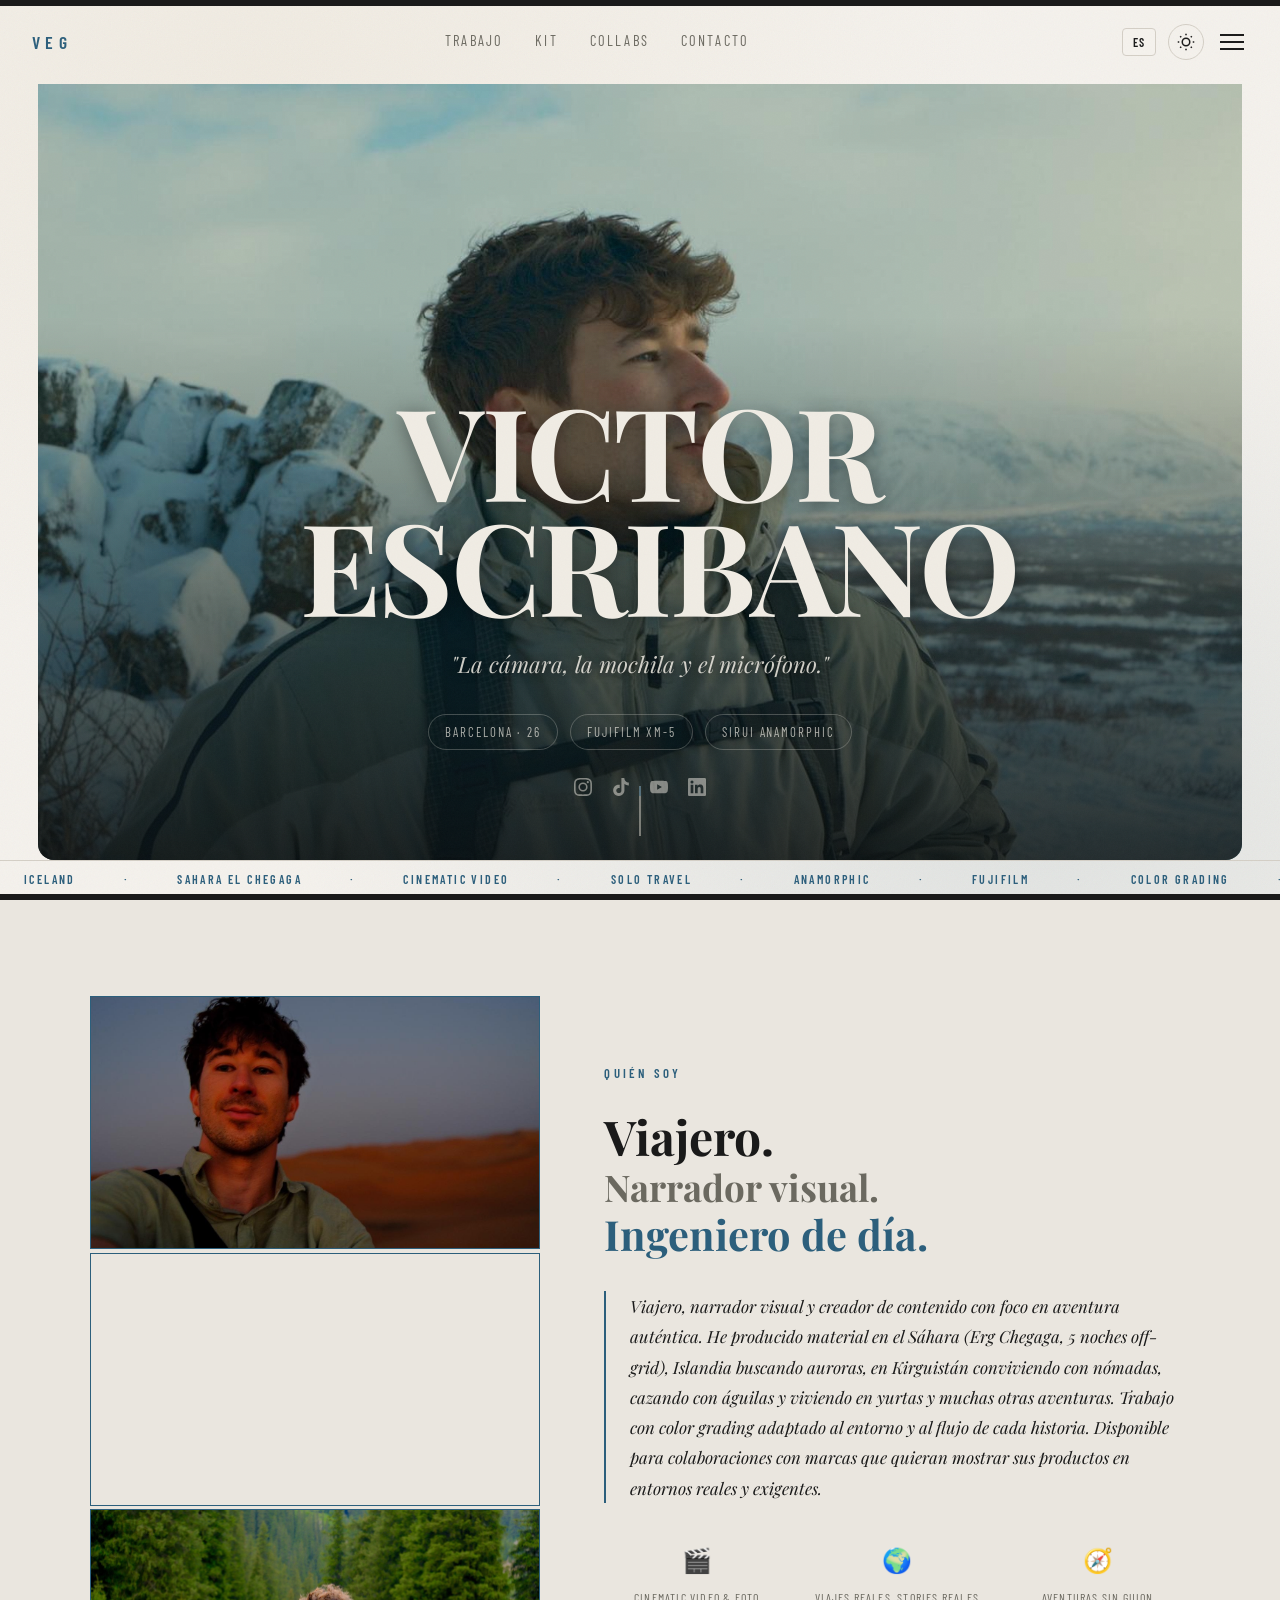
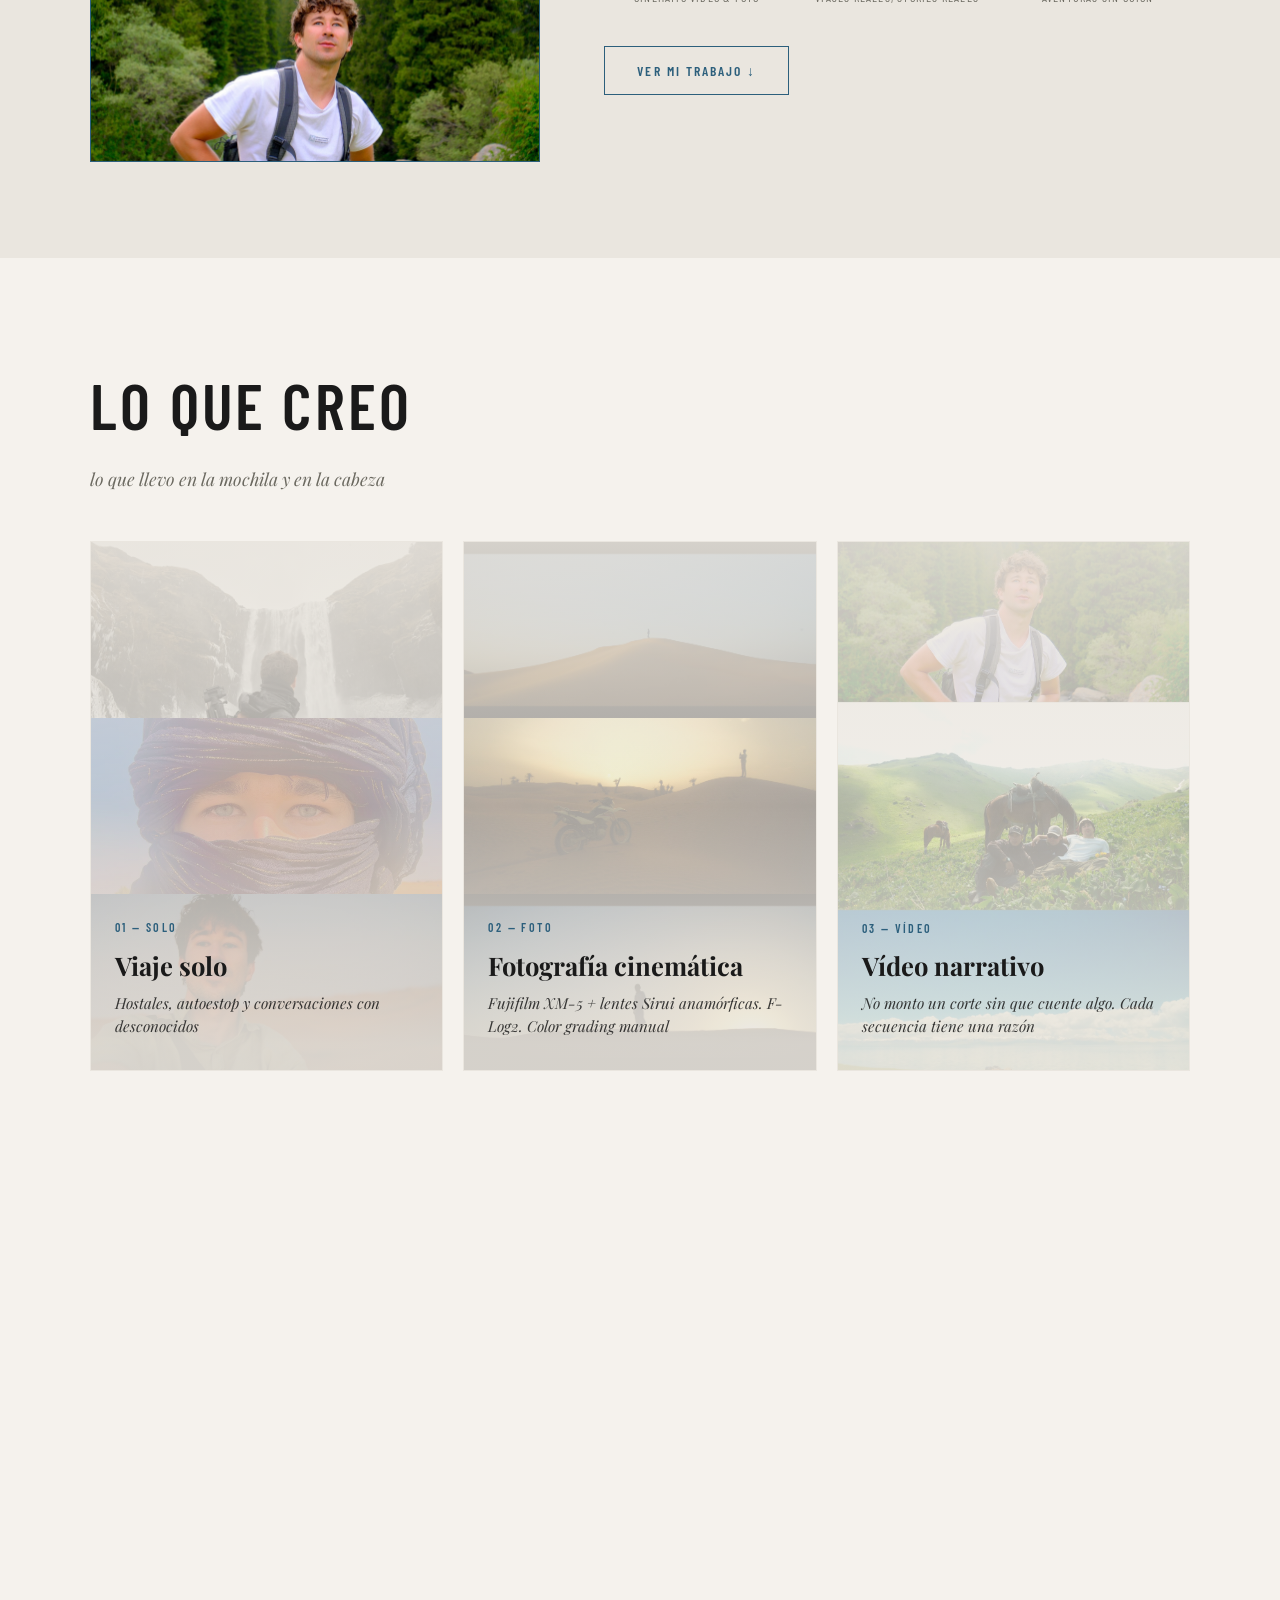
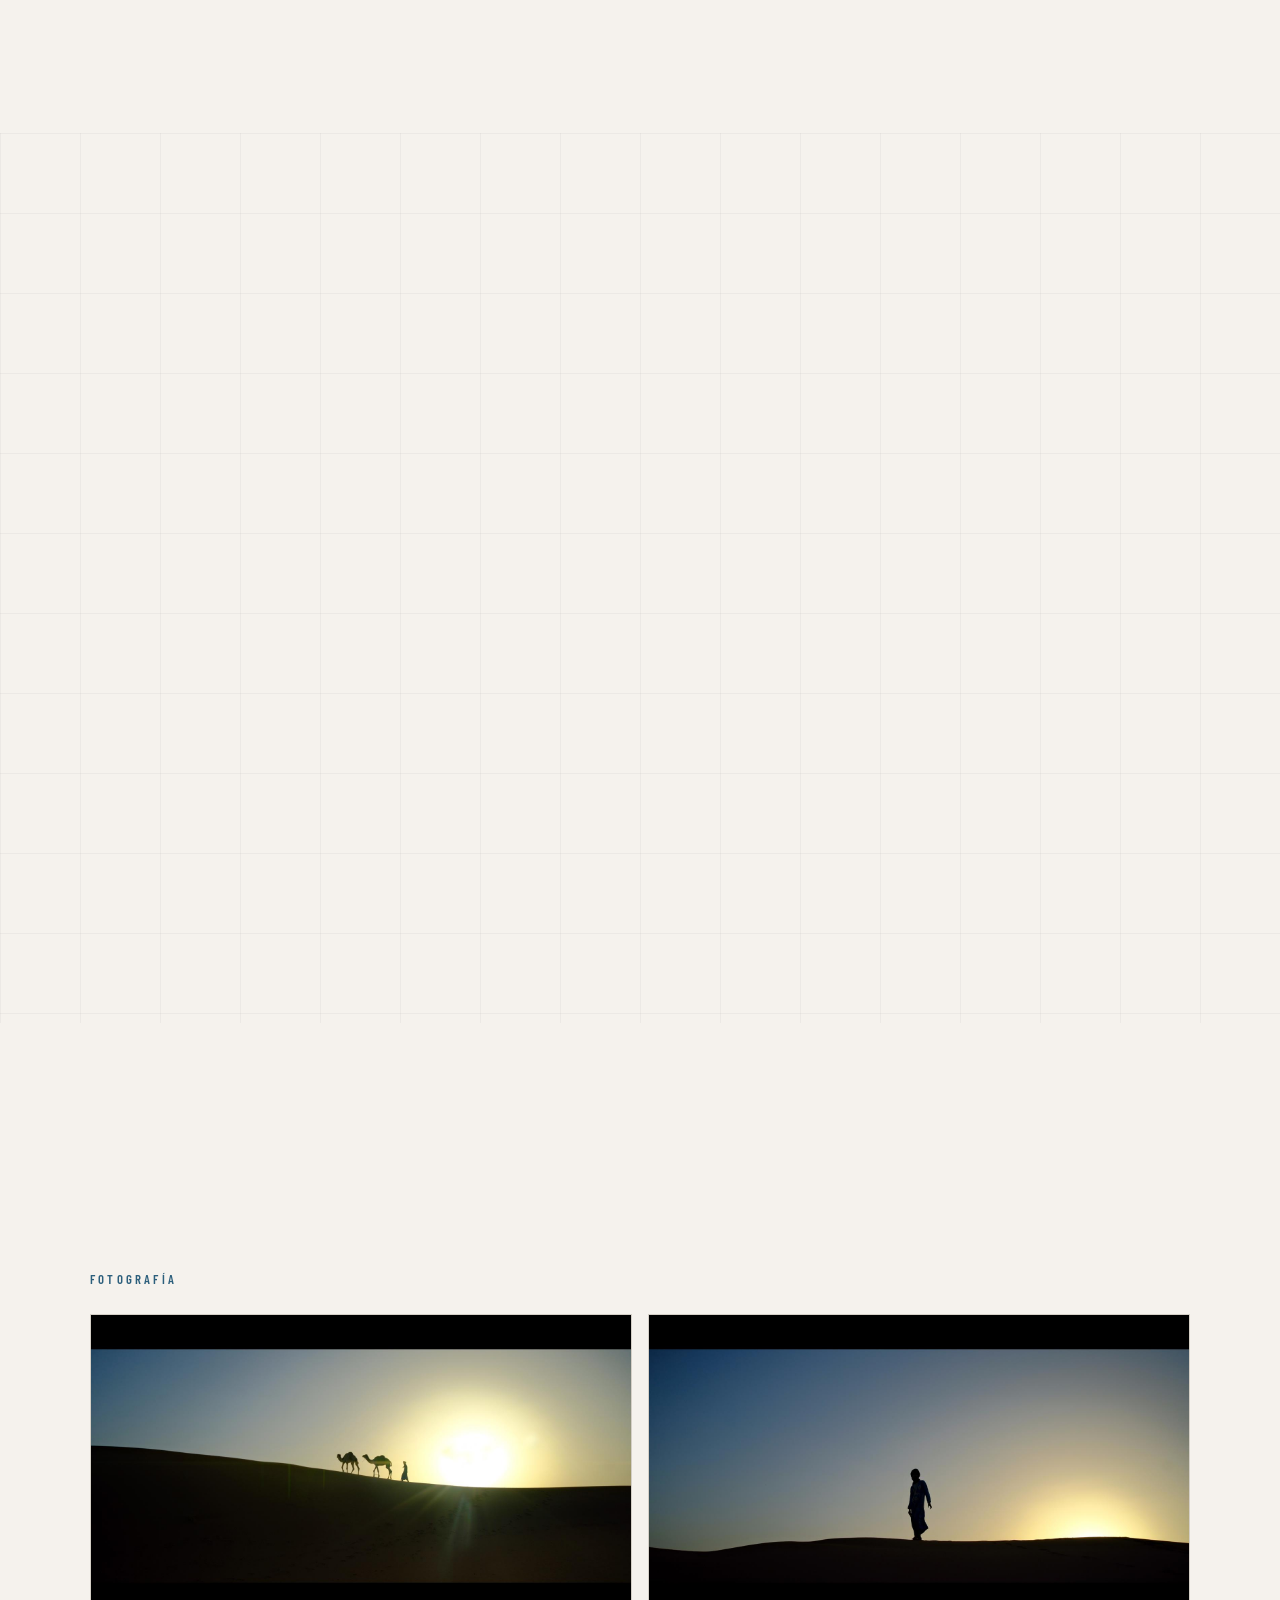
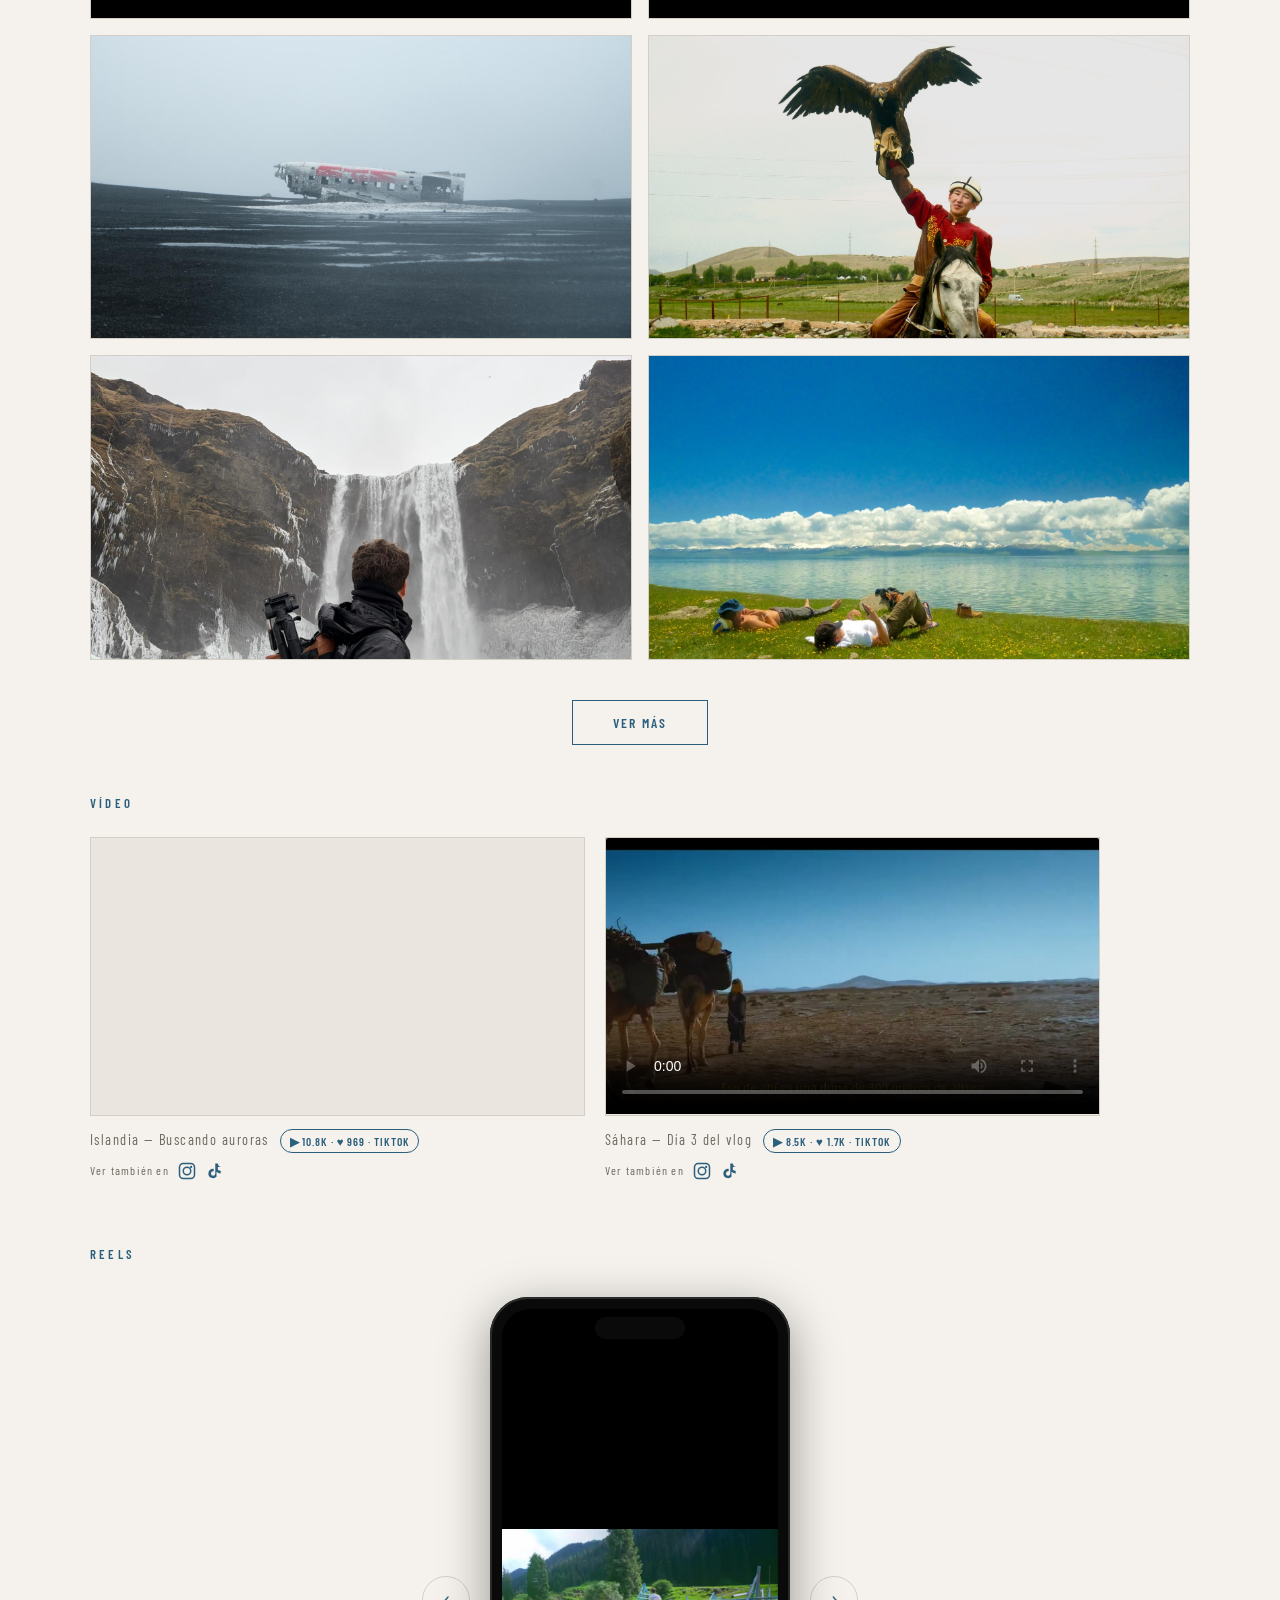
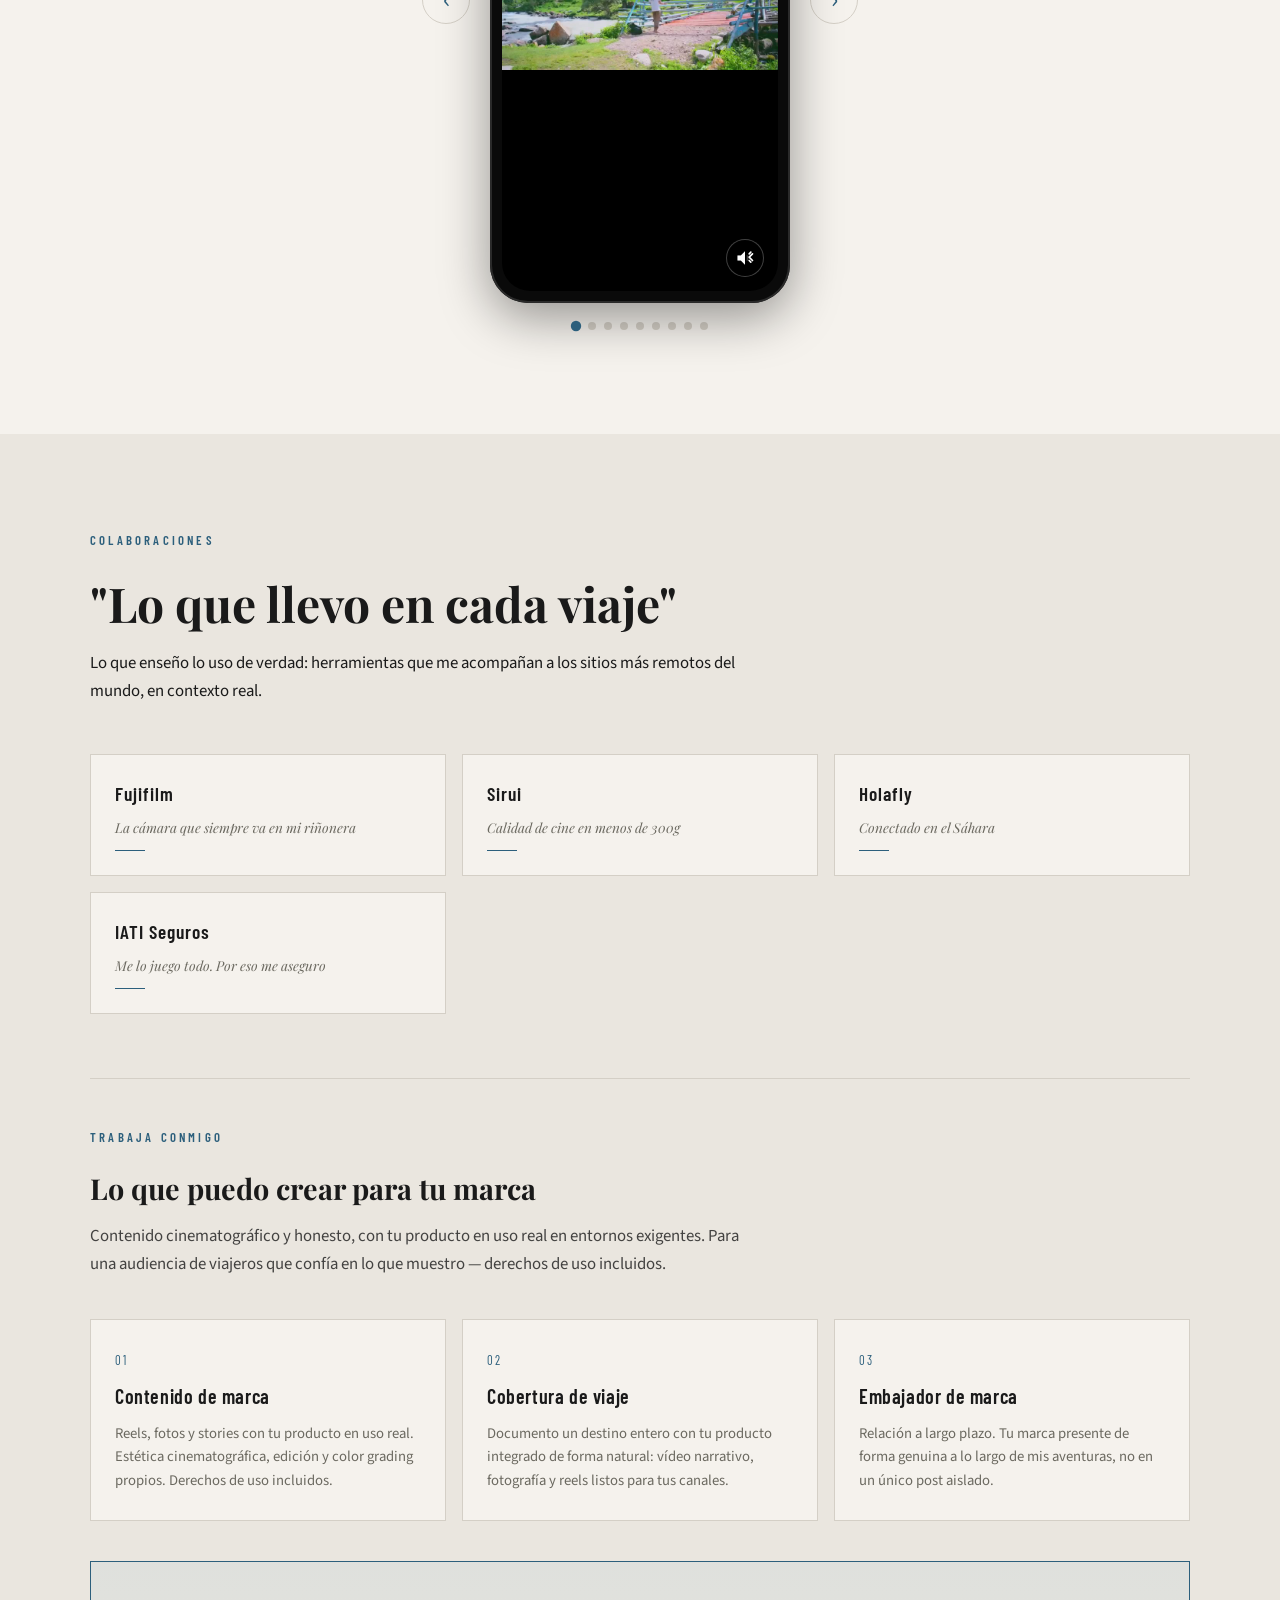
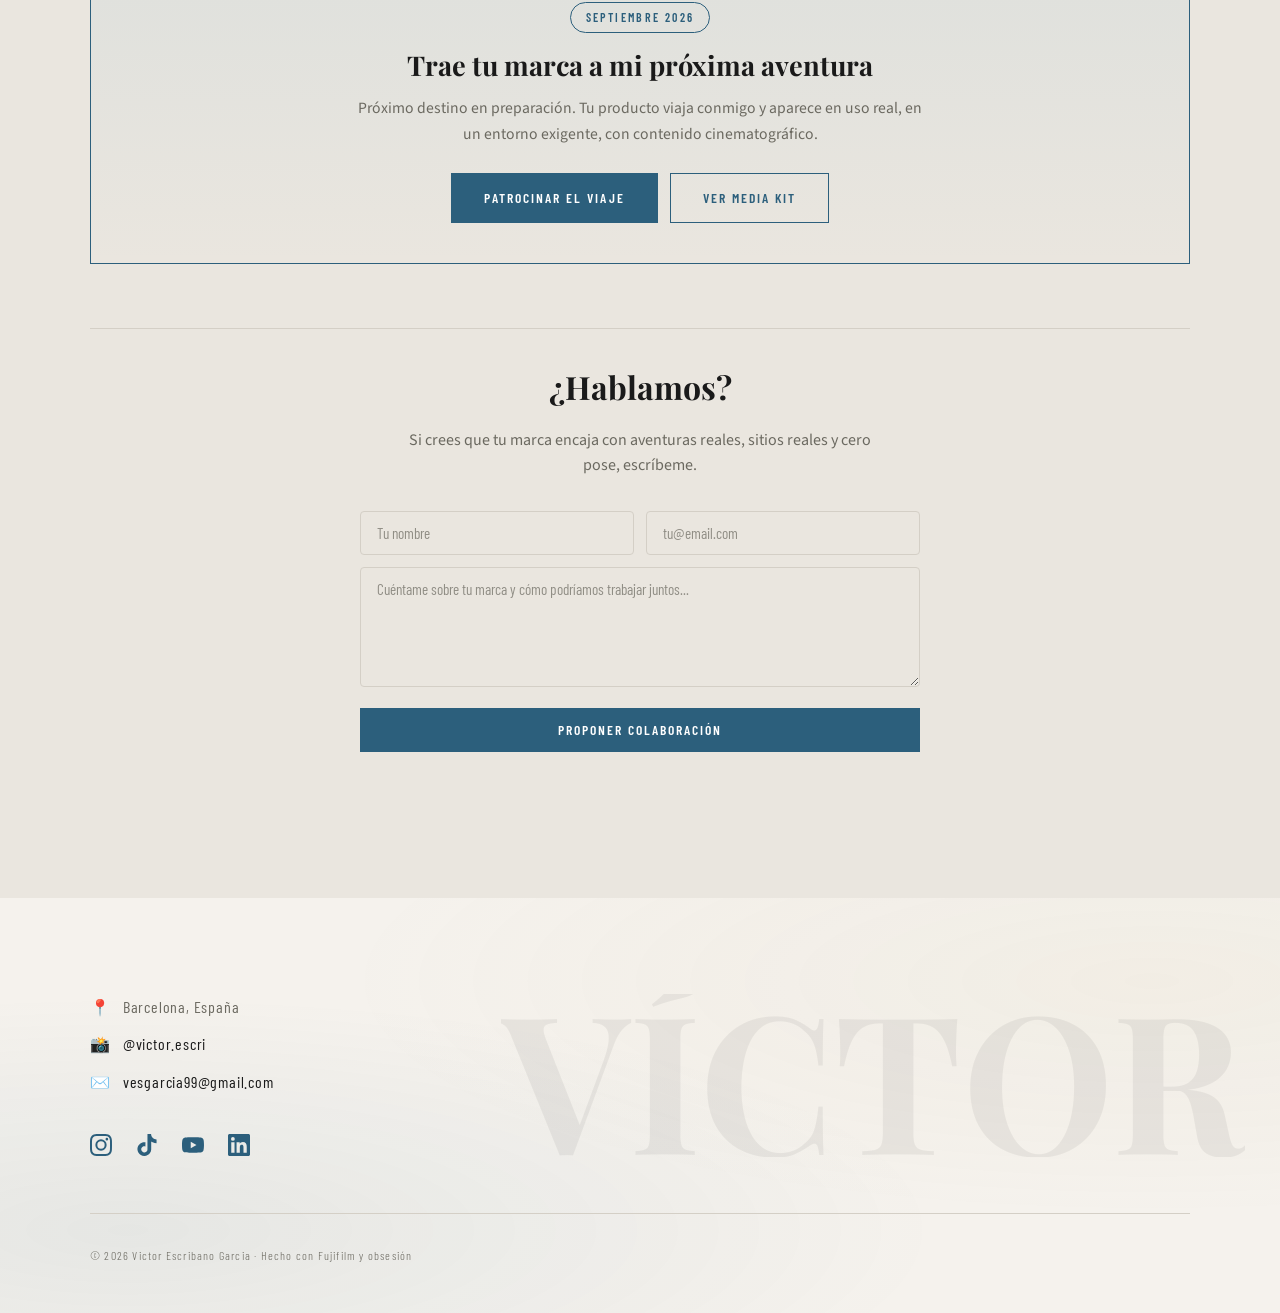
==== commit 930a0535: "Update real TikTok stats and add Kyrgyzstan (Ak-Suu) reel - Refresh view/like counts from TikTok: Ic" ====
--- a/index.html
+++ b/index.html
@@ -62,7 +62,7 @@
   <link rel="preconnect" href="https://fonts.gstatic.com" crossorigin>
   <link href="https://fonts.googleapis.com/css2?family=Barlow+Condensed:ital,wght@0,300;0,400;0,600;1,400&family=Playfair+Display:ital,wght@0,400;0,700;1,400&family=Source+Sans+3:wght@400&display=swap" rel="stylesheet">
 
-  <link rel="stylesheet" href="styles.css?v=24">
+  <link rel="stylesheet" href="styles.css?v=25">
   <style>
     body.dark{--bg:#0a0a0a;--surface:#141414;--accent:#5a9fc2;--accent-light:#74b5d4;--gold:#c8a96e;--teal:#5a9fc2;--text:#f0ece4;--text-muted:#888880;--separator:#2a2a2a;--grid-line:#1a1a1a;background:#0a0a0a;color:#f0ece4}
     body.dark .icon-sun{display:none}body.dark .icon-moon{display:block!important}
@@ -431,7 +431,7 @@
           <div class="video-frame">
             <iframe src="https://www.youtube-nocookie.com/embed/WeJ5sEfsUfo?rel=0" title="Islandia — Buscando auroras" frameborder="0" allow="accelerometer; autoplay; clipboard-write; encrypted-media; gyroscope; picture-in-picture" allowfullscreen loading="lazy"></iframe>
           </div>
-          <p class="video-title">Islandia — Buscando auroras <span class="video-views">10K+ · TikTok</span></p>
+          <p class="video-title">Islandia — Buscando auroras <span class="video-views">▶ 10.8K · ♥ 969 · TikTok</span></p>
           <div class="video-also">
             <span data-i18n="work.also">Ver también en</span>
             <a href="https://www.instagram.com/victor.escri/reel/DV6X_QljqSn/" target="_blank" rel="noopener" aria-label="Instagram">
@@ -446,11 +446,14 @@
           <div class="video-frame">
             <video class="video-el" src="assets/videos/reels/reel7.mp4" poster="assets/videos/reels/reel7.jpg" controls playsinline preload="metadata"></video>
           </div>
-          <p class="video-title">Sáhara — Día 3 del vlog <span class="video-views">6K+ · TikTok</span></p>
+          <p class="video-title">Sáhara — Día 3 del vlog <span class="video-views">▶ 8.5K · ♥ 1.7K · TikTok</span></p>
           <div class="video-also">
             <span data-i18n="work.also">Ver también en</span>
             <a href="https://www.instagram.com/p/DZNZYvmoSkx/" target="_blank" rel="noopener" aria-label="Instagram">
               <svg viewBox="0 0 24 24" width="18" height="18" fill="none" stroke="currentColor" stroke-width="2"><rect x="2" y="2" width="20" height="20" rx="5"/><circle cx="12" cy="12" r="5"/><circle cx="17.5" cy="6.5" r="1.5" fill="currentColor" stroke="none"/></svg>
+            </a>
+            <a href="https://www.tiktok.com/@victor.escri/video/7647659931432357122" target="_blank" rel="noopener" aria-label="TikTok">
+              <svg viewBox="0 0 24 24" width="18" height="18" fill="currentColor"><path d="M19.59 6.69a4.83 4.83 0 01-3.77-4.25V2h-3.45v13.67a2.89 2.89 0 01-2.88 2.5 2.89 2.89 0 01-2.89-2.89 2.89 2.89 0 012.89-2.89c.28 0 .54.04.79.1v-3.5a6.37 6.37 0 00-.79-.05A6.34 6.34 0 003.15 15.2a6.34 6.34 0 0010.86 4.46V13a8.18 8.18 0 005.58 2.18V11.7a4.83 4.83 0 01-3.77-1.24V6.69h3.77z"/></svg>
             </a>
           </div>
         </div>
@@ -607,6 +610,6 @@
     </div>
   </section>
 
-  <script src="main.js?v=24"></script>
+  <script src="main.js?v=25"></script>
 </body>
 </html>
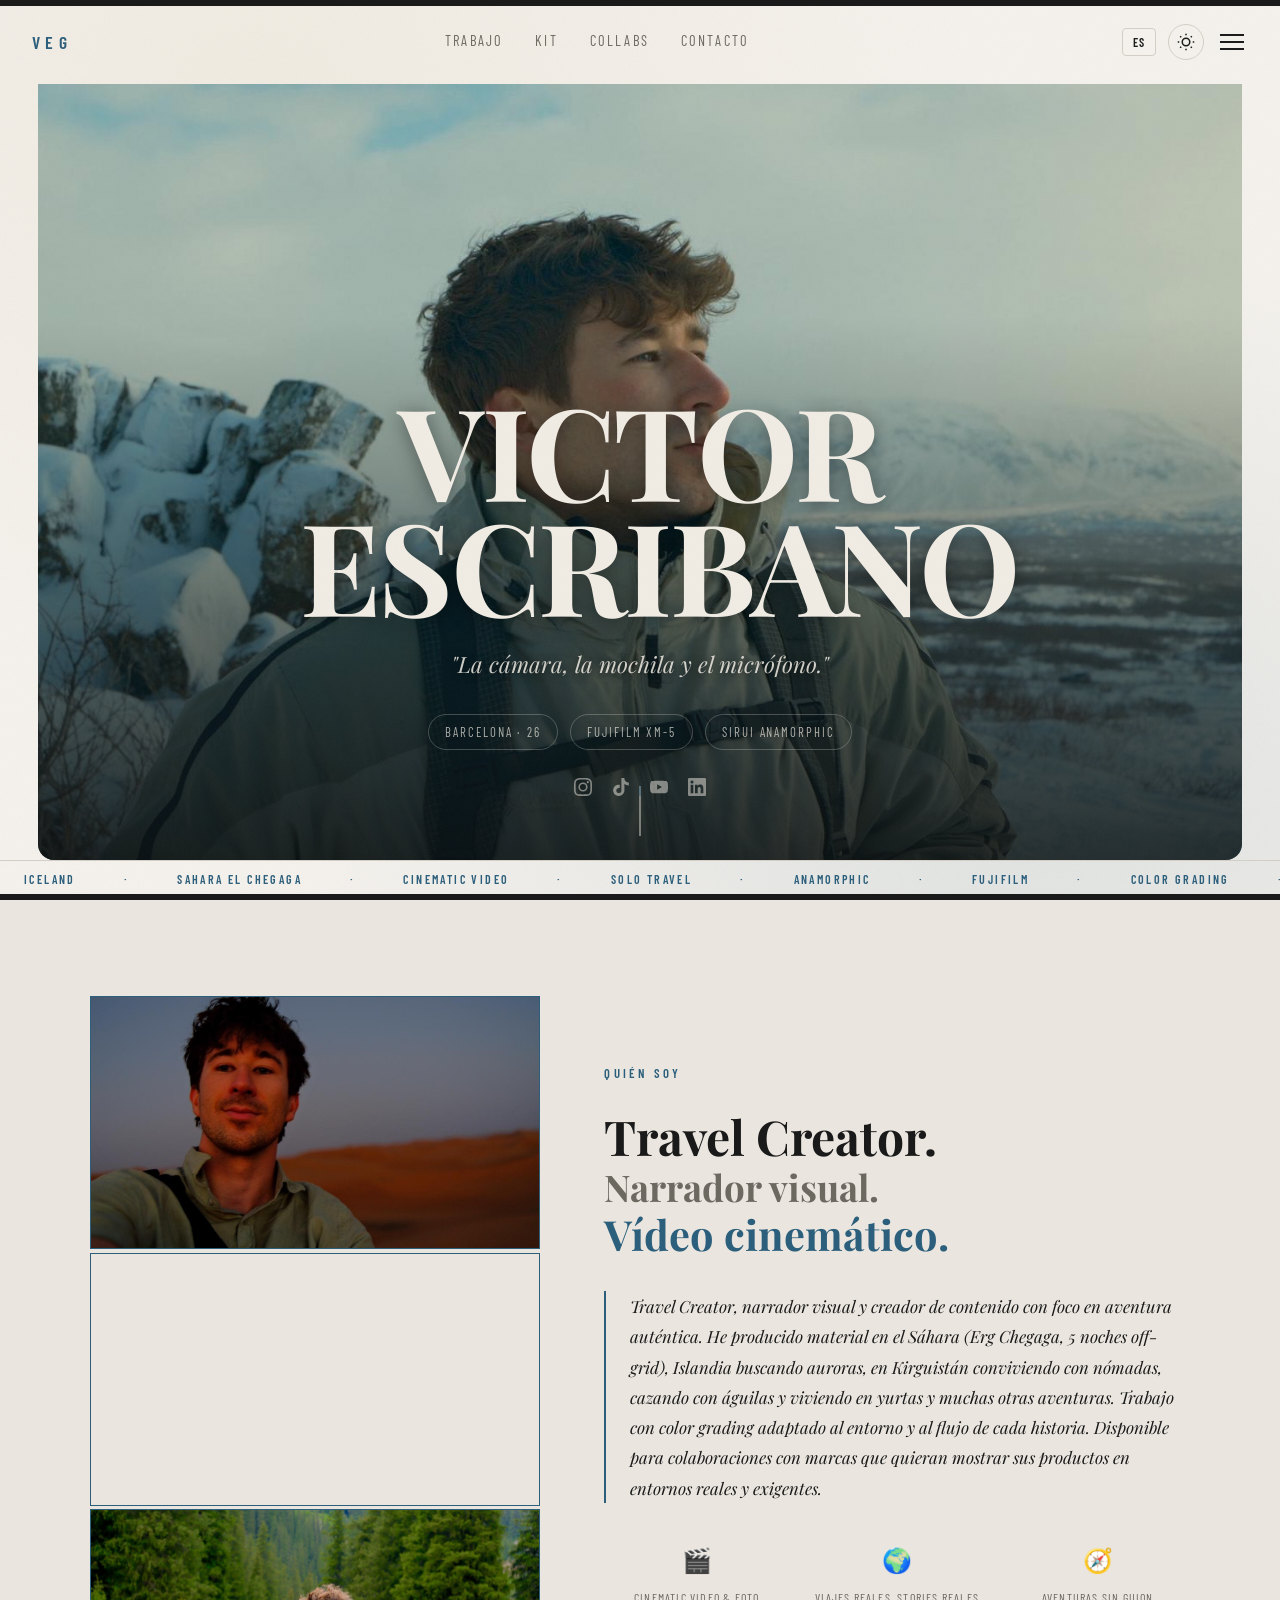
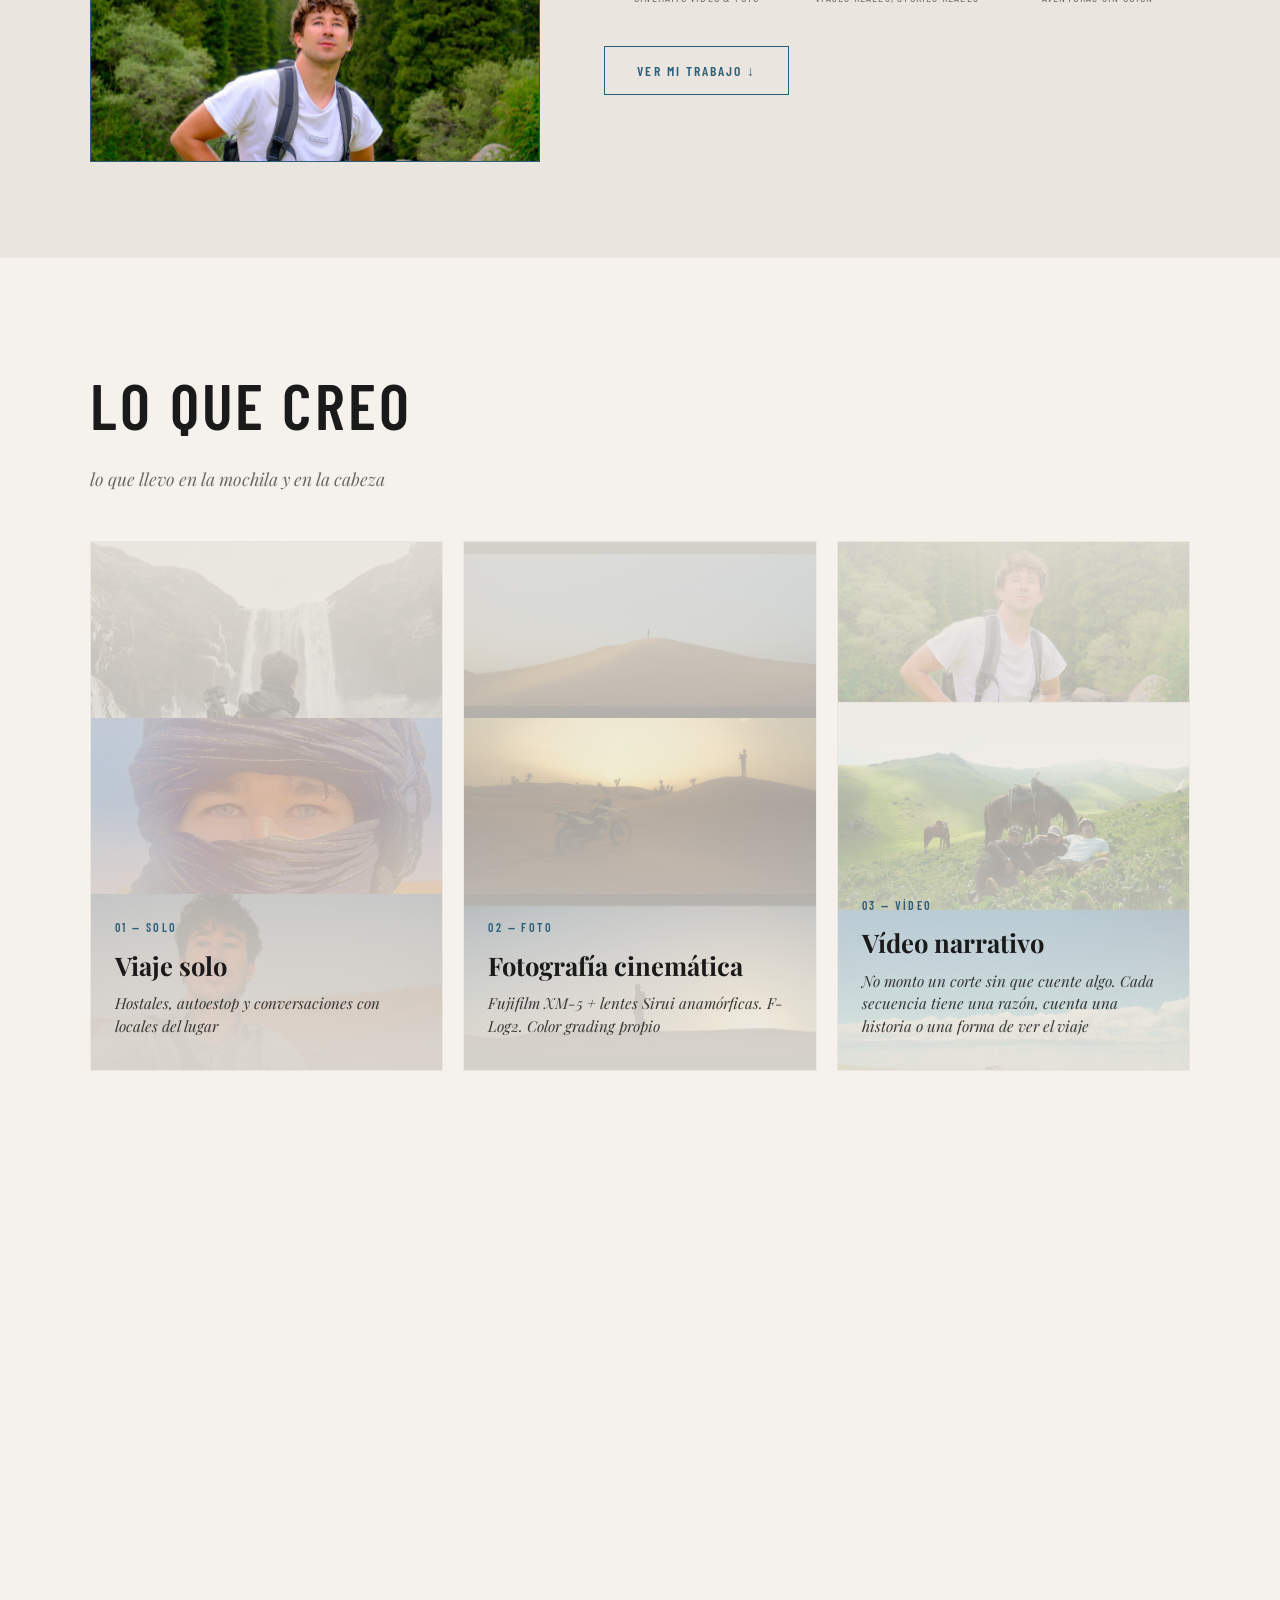
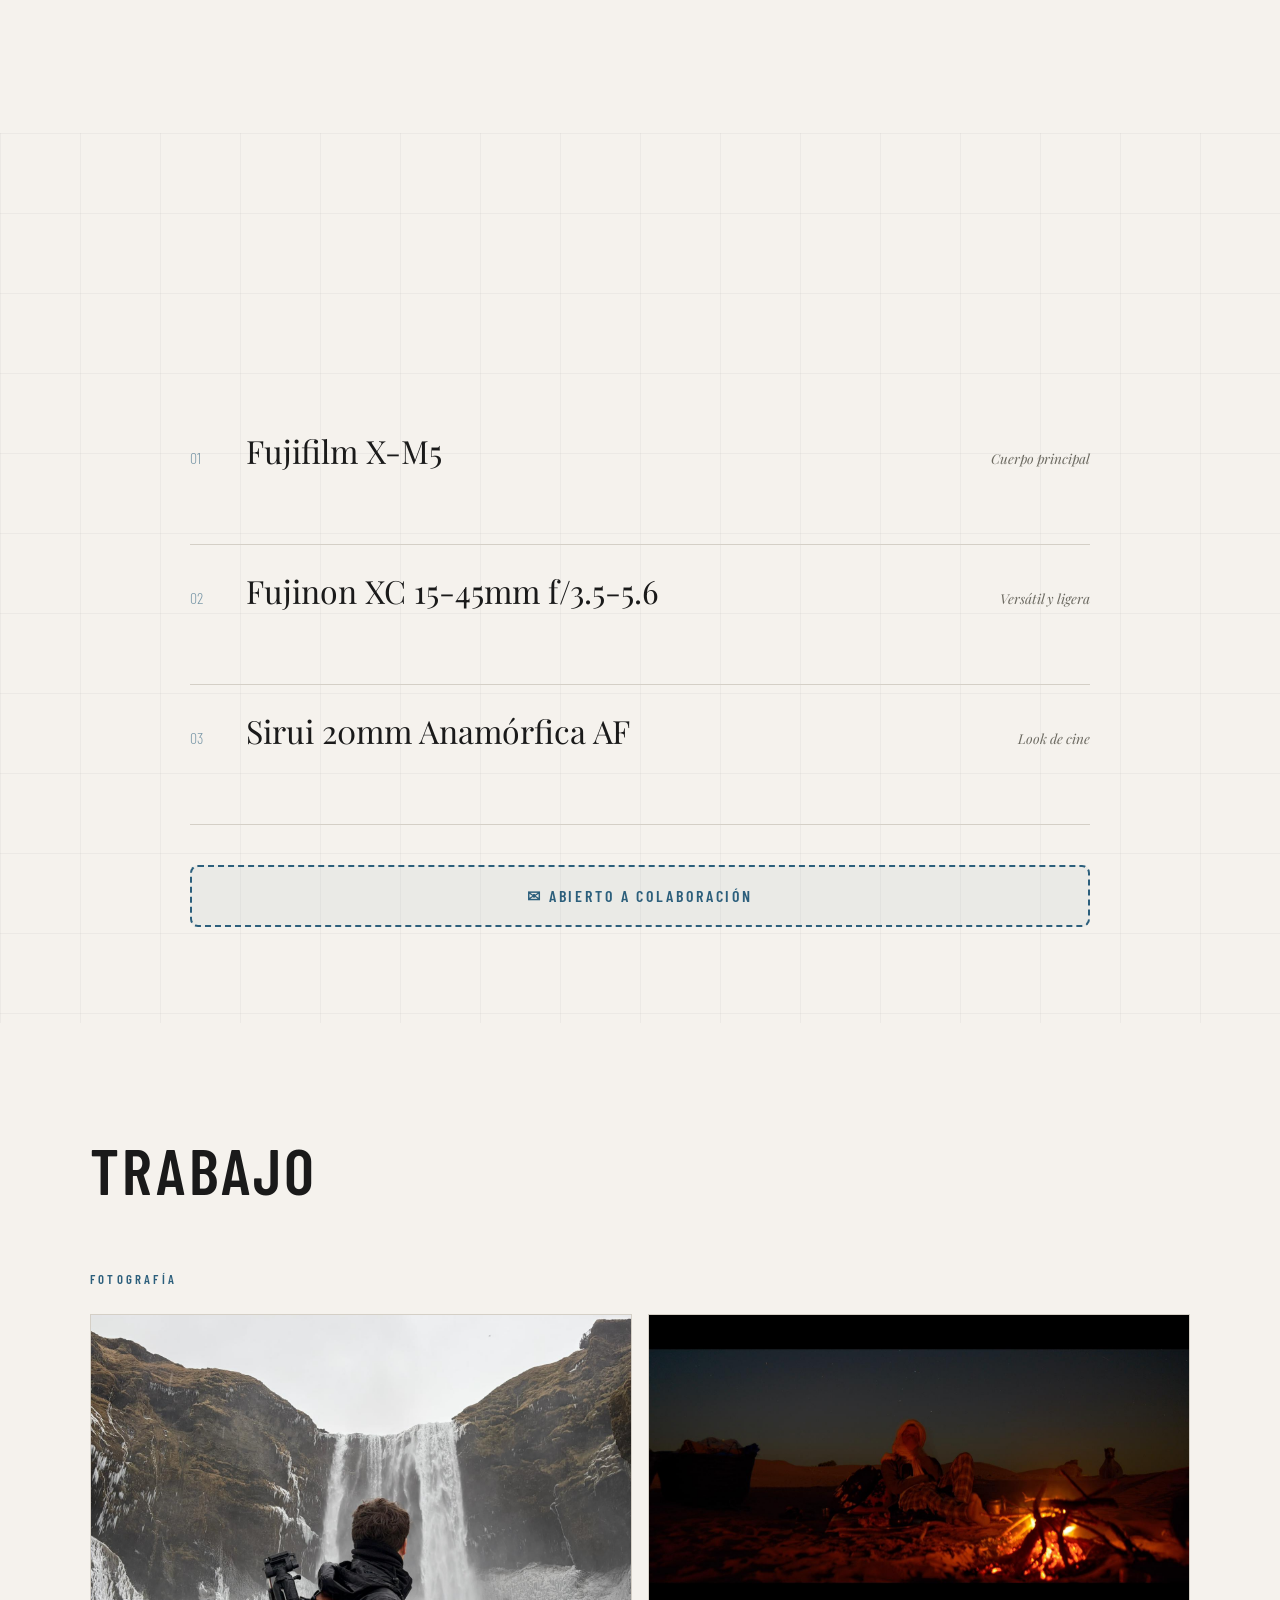
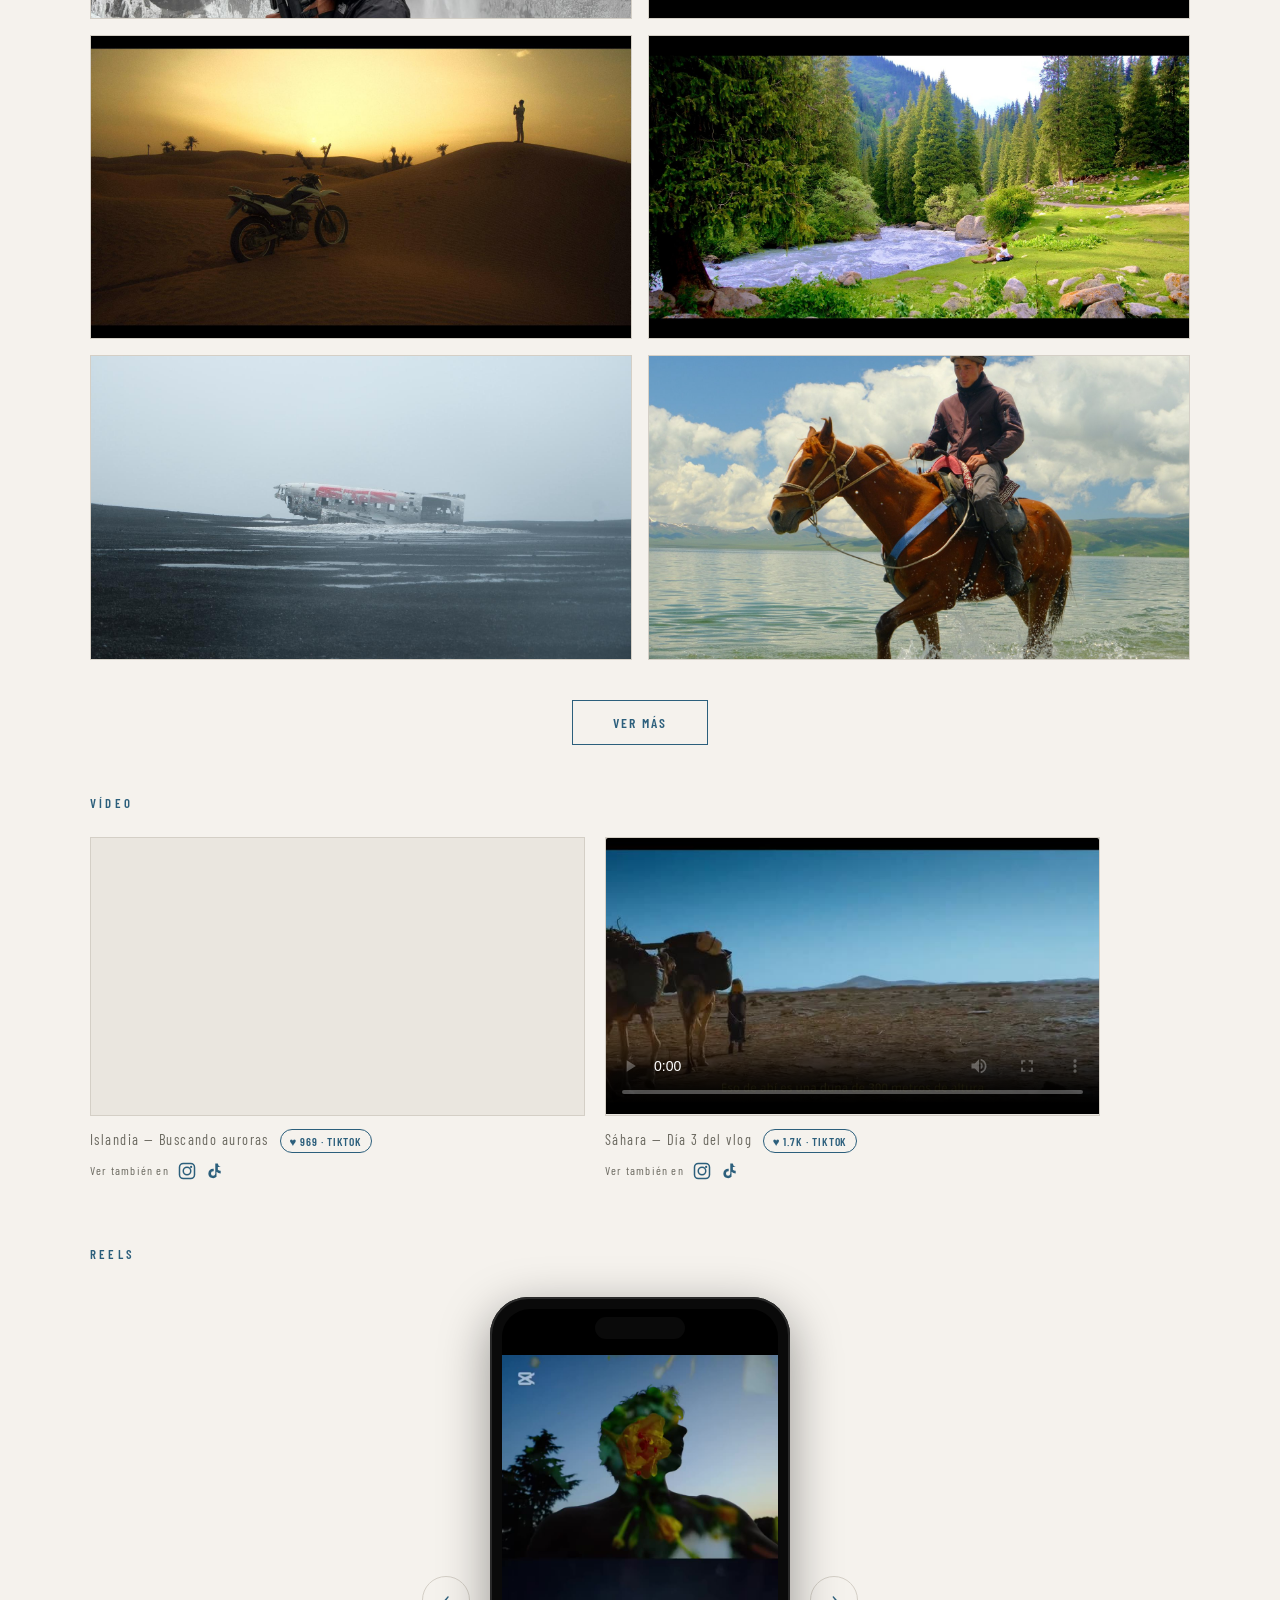
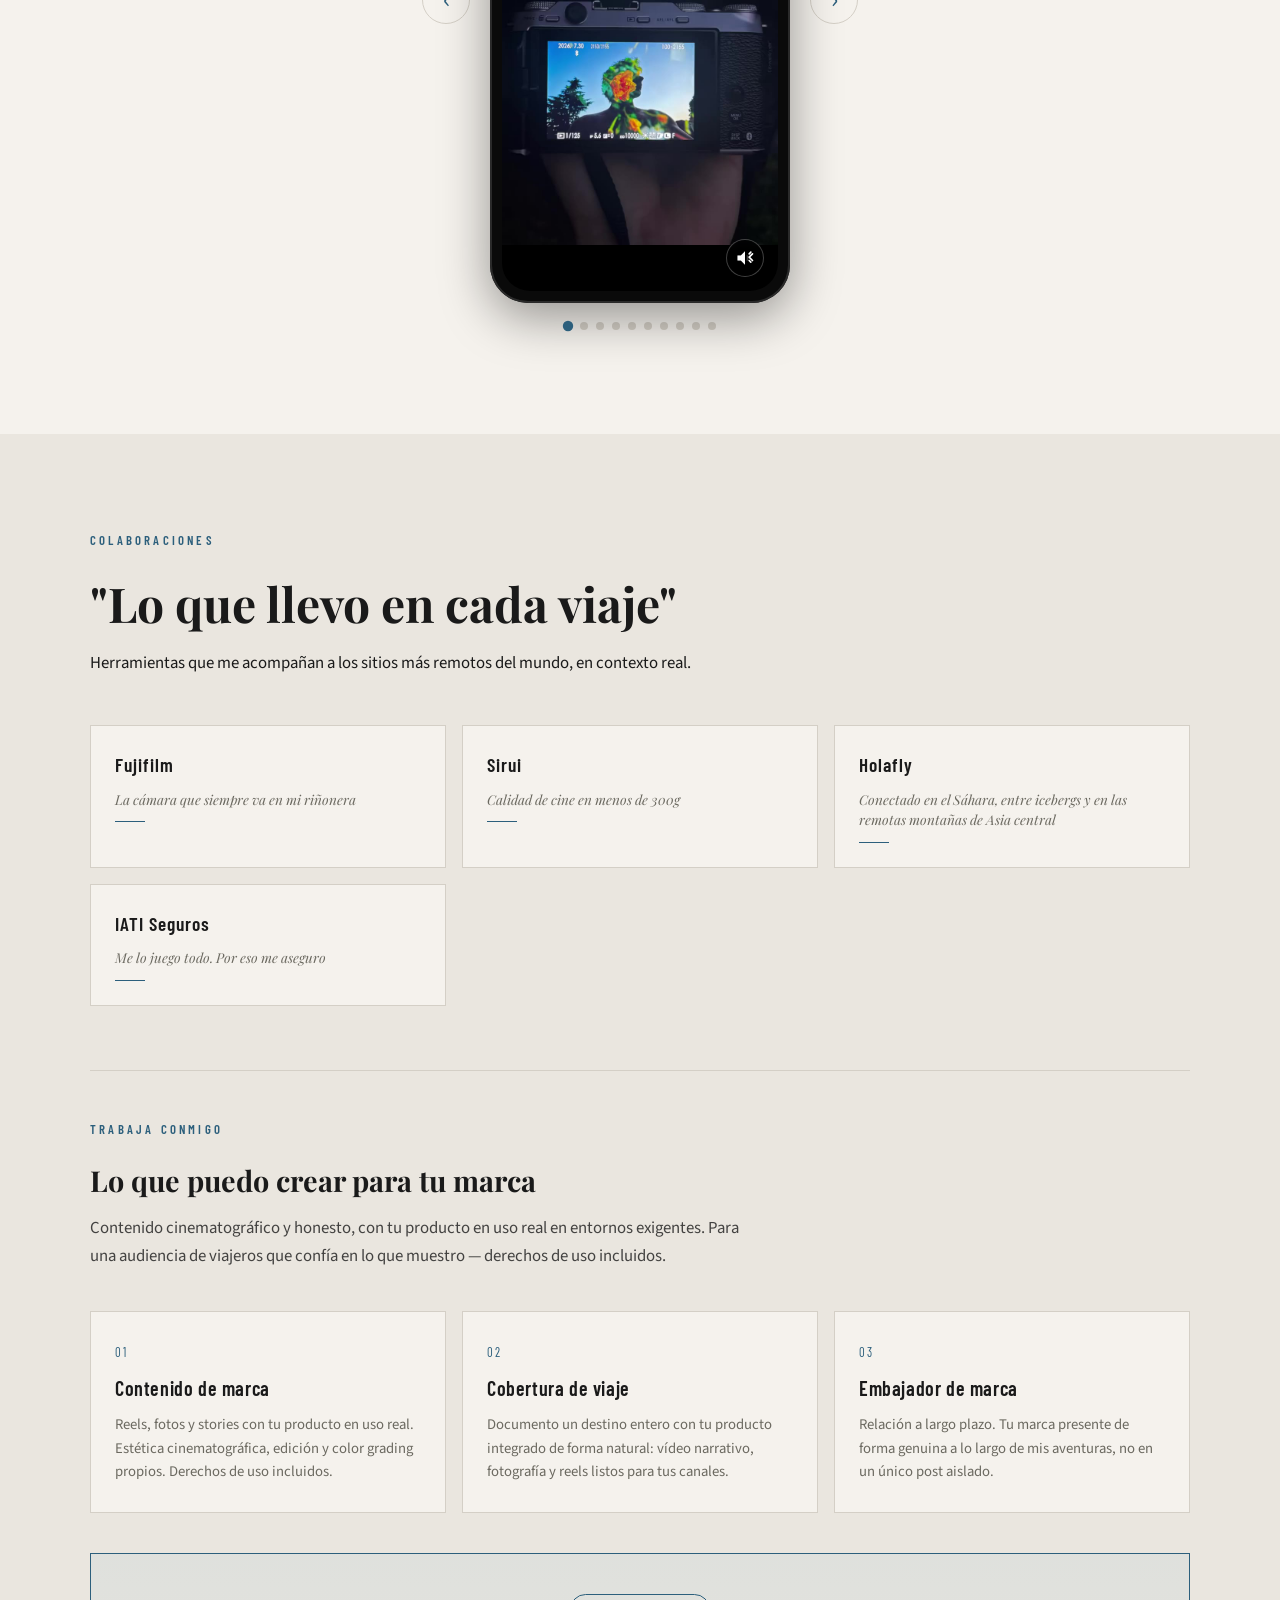
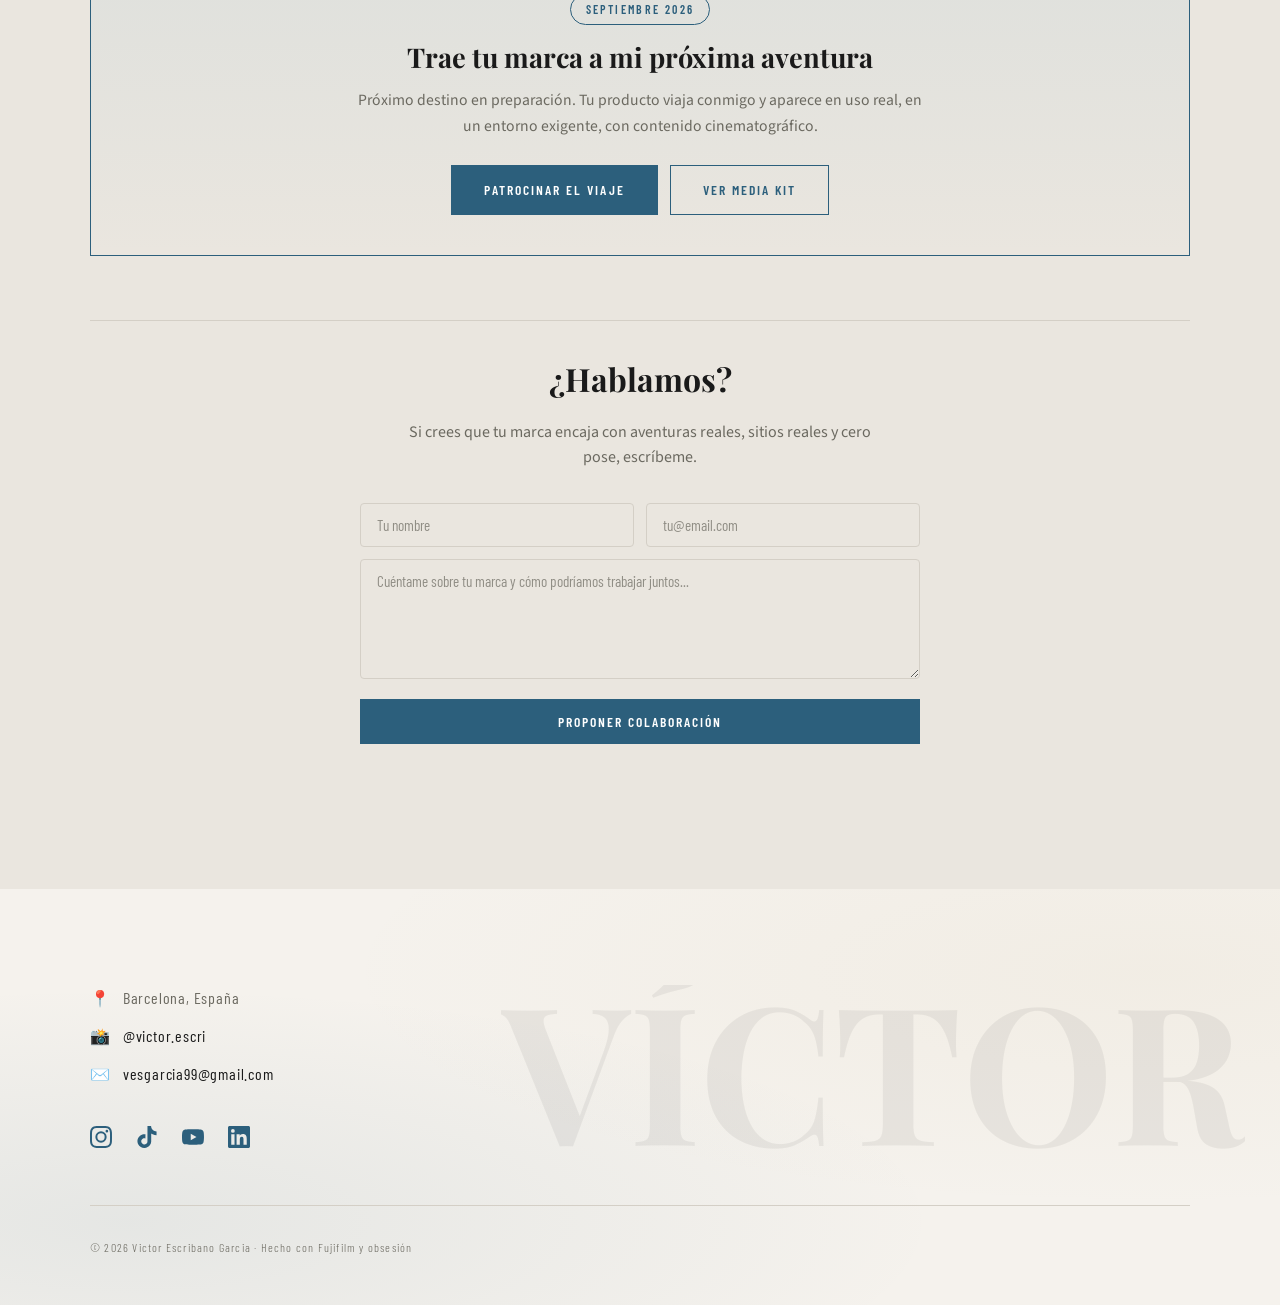
==== commit cd51915f: "Reposition as Travel Creator; add double exposure tutorial reel Copy changes across all four locales" ====
--- a/index.html
+++ b/index.html
@@ -225,12 +225,12 @@
       <div class="about-text">
         <p class="about-label" data-animate data-i18n="about.label">Quién soy</p>
         <h2 class="about-heading" data-animate>
-          <span class="h-lg" data-i18n="about.h1">Viajero.</span>
+          <span class="h-lg" data-i18n="about.h1">Travel Creator.</span>
           <span class="h-md" data-i18n="about.h2">Narrador visual.</span>
-          <span class="h-sm" data-i18n="about.h3">Ingeniero de día.</span>
+          <span class="h-sm" data-i18n="about.h3">Vídeo cinemático.</span>
         </h2>
         <blockquote class="about-body" data-animate data-i18n="about.body">
-          Viajero, narrador visual y creador de contenido con foco en aventura auténtica. He producido material en el Sáhara (Erg Chegaga, 5 noches off-grid), Islandia buscando auroras, en Kirguistán conviviendo con nómadas, cazando con águilas y viviendo en yurtas y muchas otras aventuras. Trabajo con color grading adaptado al entorno y al flujo de cada historia. Disponible para colaboraciones con marcas que quieran mostrar sus productos en entornos reales y exigentes.
+          Travel Creator, narrador visual y creador de contenido con foco en aventura auténtica. He producido material en el Sáhara (Erg Chegaga, 5 noches off-grid), Islandia buscando auroras, en Kirguistán conviviendo con nómadas, cazando con águilas y viviendo en yurtas y muchas otras aventuras. Trabajo con color grading adaptado al entorno y al flujo de cada historia. Disponible para colaboraciones con marcas que quieran mostrar sus productos en entornos reales y exigentes.
         </blockquote>
 
         <div class="about-features" data-animate>
@@ -271,7 +271,7 @@
         </div>
         <div class="category-icon">01 — Solo</div>
         <h3 class="category-name" data-i18n="cat.1.name">Viaje solo</h3>
-        <p class="category-desc" data-i18n="cat.1.desc">Hostales, autoestop y conversaciones con desconocidos</p>
+        <p class="category-desc" data-i18n="cat.1.desc">Hostales, autoestop y conversaciones con locales del lugar</p>
       </div>
       <div class="category-card" data-animate data-delay="1">
         <div class="card-bg-images">
@@ -281,7 +281,7 @@
         </div>
         <div class="category-icon">02 — Foto</div>
         <h3 class="category-name" data-i18n="cat.2.name">Fotografía cinemática</h3>
-        <p class="category-desc" data-i18n="cat.2.desc">Fujifilm XM-5 + lentes Sirui anamórficas. F-Log2. Color grading manual</p>
+        <p class="category-desc" data-i18n="cat.2.desc">Fujifilm XM-5 + lentes Sirui anamórficas. F-Log2. Color grading propio</p>
       </div>
       <div class="category-card" data-animate data-delay="2">
         <div class="card-bg-images">
@@ -289,7 +289,7 @@
         </div>
         <div class="category-icon">03 — Vídeo</div>
         <h3 class="category-name" data-i18n="cat.3.name">Vídeo narrativo</h3>
-        <p class="category-desc" data-i18n="cat.3.desc">No monto un corte sin que cuente algo. Cada secuencia tiene una razón</p>
+        <p class="category-desc" data-i18n="cat.3.desc">No monto un corte sin que cuente algo. Cada secuencia tiene una razón, cuenta una historia o una forma de ver el viaje</p>
       </div>
       <div class="category-card" data-animate data-delay="3">
         <div class="card-bg-images">
@@ -431,7 +431,7 @@
           <div class="video-frame">
             <iframe src="https://www.youtube-nocookie.com/embed/WeJ5sEfsUfo?rel=0" title="Islandia — Buscando auroras" frameborder="0" allow="accelerometer; autoplay; clipboard-write; encrypted-media; gyroscope; picture-in-picture" allowfullscreen loading="lazy"></iframe>
           </div>
-          <p class="video-title">Islandia — Buscando auroras <span class="video-views">▶ 10.8K · ♥ 969 · TikTok</span></p>
+          <p class="video-title">Islandia — Buscando auroras <span class="video-views">♥ 969 · TikTok</span></p>
           <div class="video-also">
             <span data-i18n="work.also">Ver también en</span>
             <a href="https://www.instagram.com/victor.escri/reel/DV6X_QljqSn/" target="_blank" rel="noopener" aria-label="Instagram">
@@ -446,7 +446,7 @@
           <div class="video-frame">
             <video class="video-el" src="assets/videos/reels/reel7.mp4" poster="assets/videos/reels/reel7.jpg" controls playsinline preload="metadata"></video>
           </div>
-          <p class="video-title">Sáhara — Día 3 del vlog <span class="video-views">▶ 8.5K · ♥ 1.7K · TikTok</span></p>
+          <p class="video-title">Sáhara — Día 3 del vlog <span class="video-views">♥ 1.7K · TikTok</span></p>
           <div class="video-also">
             <span data-i18n="work.also">Ver también en</span>
             <a href="https://www.instagram.com/p/DZNZYvmoSkx/" target="_blank" rel="noopener" aria-label="Instagram">
@@ -489,7 +489,7 @@
     <div class="collabs-inner">
       <p class="about-label" data-animate data-i18n="collabs.label">Colaboraciones</p>
       <h2 class="gear-heading" data-animate style="font-style: normal; margin-bottom: 1rem;" data-i18n="collabs.heading">"Lo que llevo en cada viaje"</h2>
-      <p class="collabs-body" data-animate data-i18n="collabs.body">Lo que enseño lo uso de verdad: herramientas que me acompañan a los sitios más remotos del mundo, en contexto real.</p>
+      <p class="collabs-body" data-animate data-i18n="collabs.body">Herramientas que me acompañan a los sitios más remotos del mundo, en contexto real.</p>
 
       <div class="brands-grid" data-animate>
         <div class="brand-card">
@@ -504,7 +504,7 @@
         </div>
         <div class="brand-card">
           <h3 class="brand-name">Holafly</h3>
-          <p class="brand-pitch" data-i18n="brand.5">Conectado en el Sáhara</p>
+          <p class="brand-pitch" data-i18n="brand.5">Conectado en el Sáhara, entre icebergs y en las remotas montañas de Asia central</p>
           <div class="brand-underline"></div>
         </div>
         <div class="brand-card">
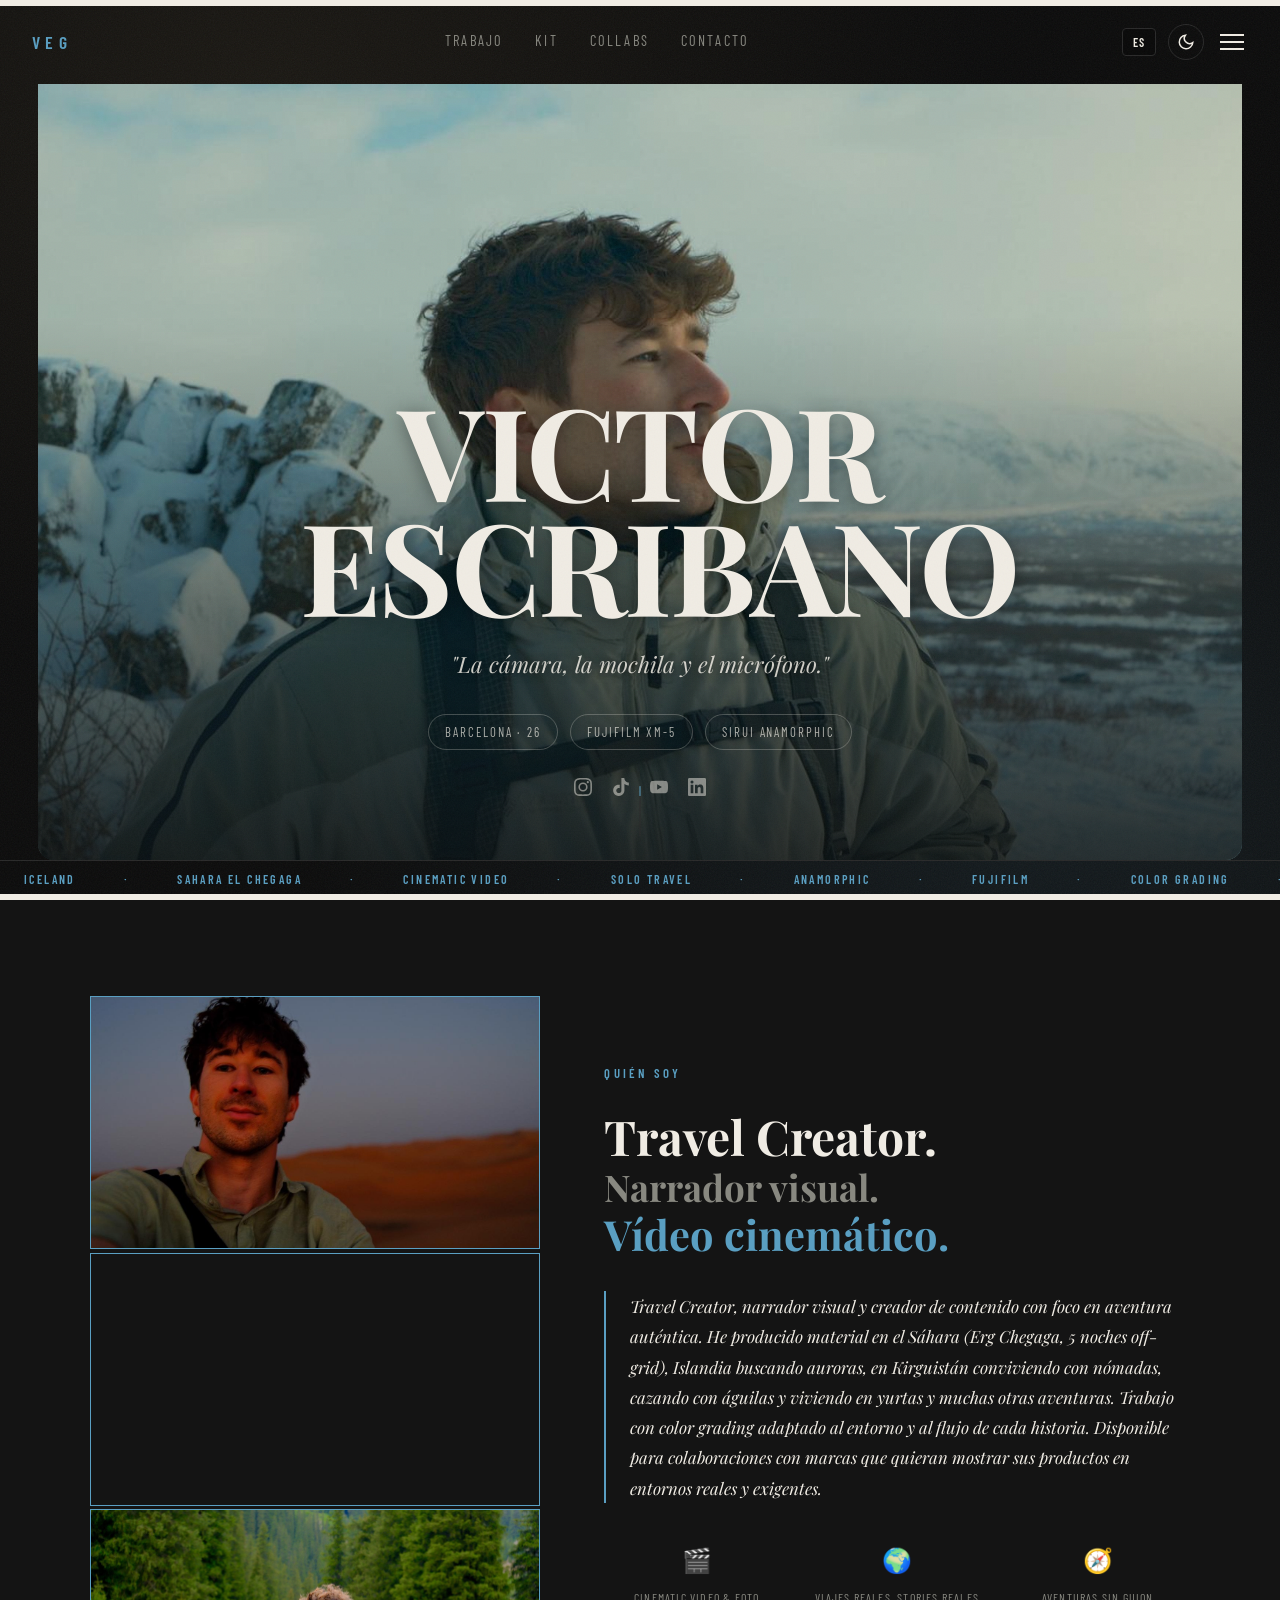
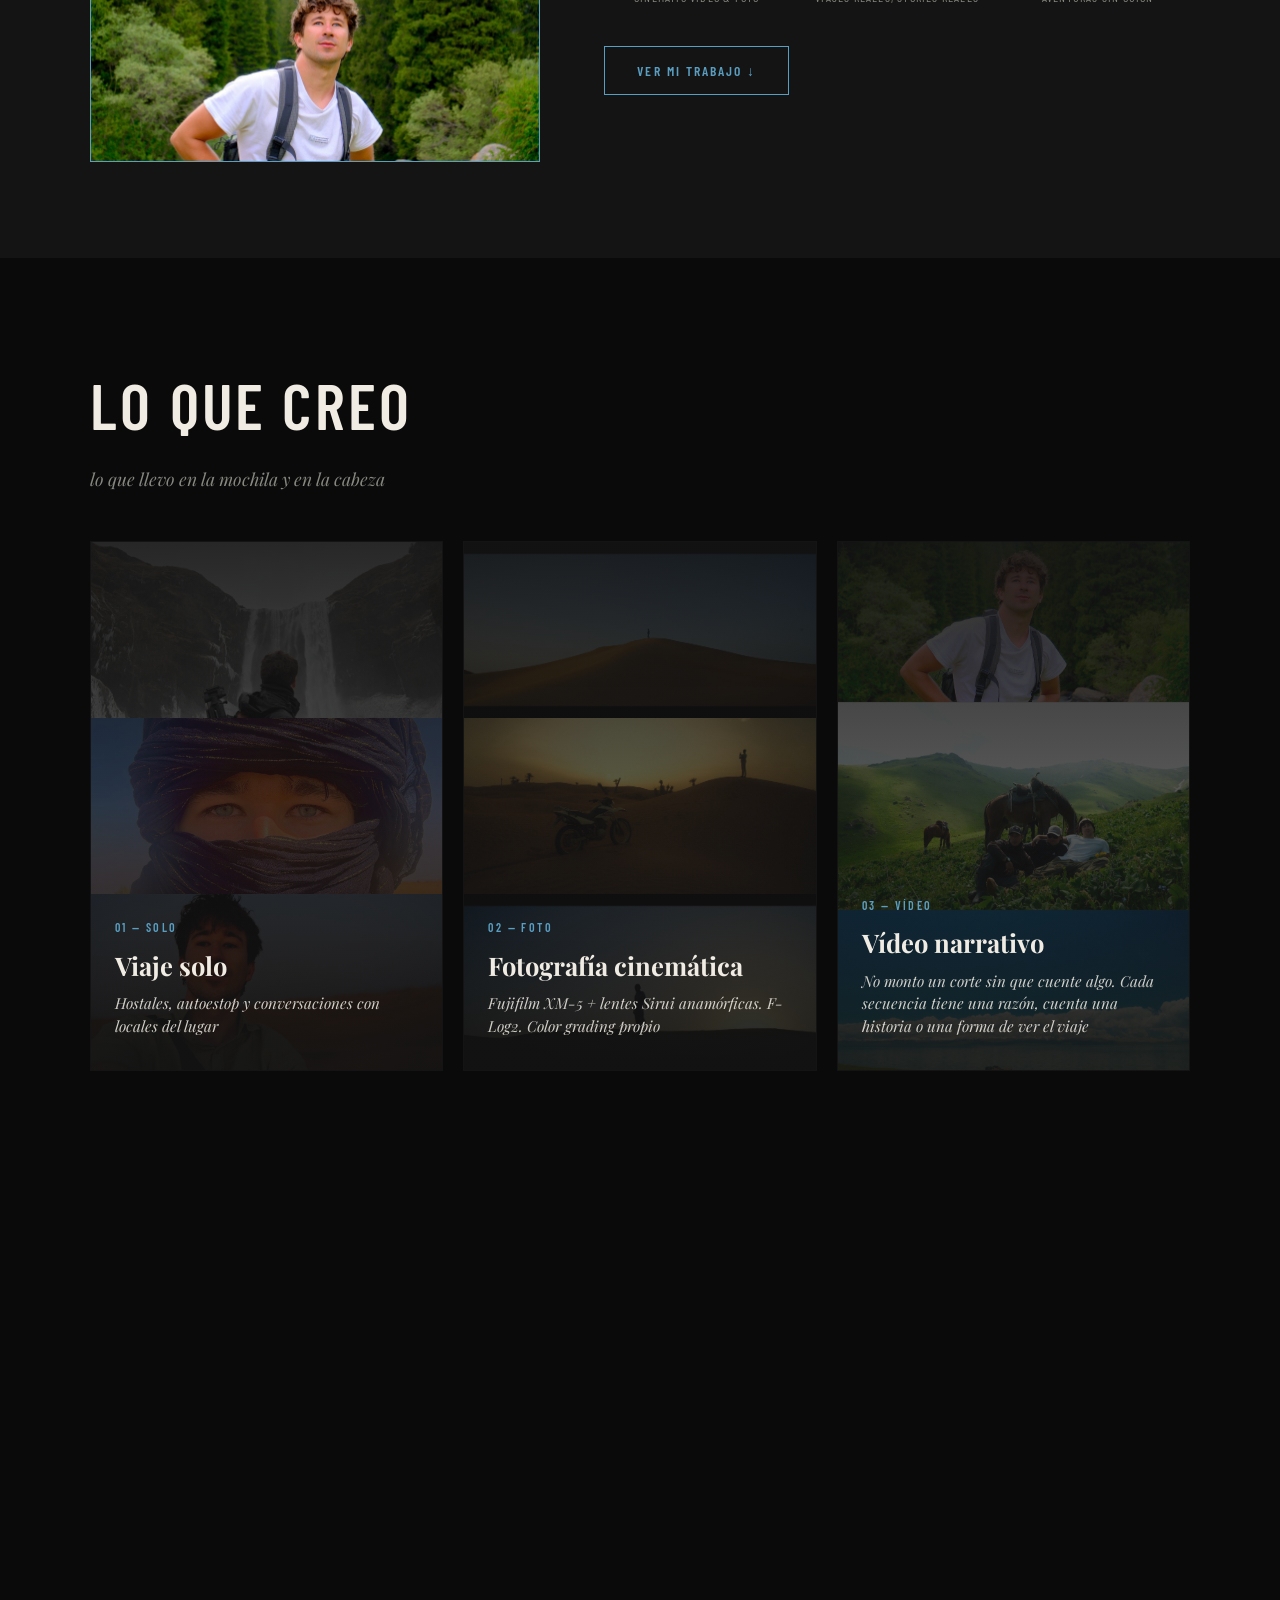
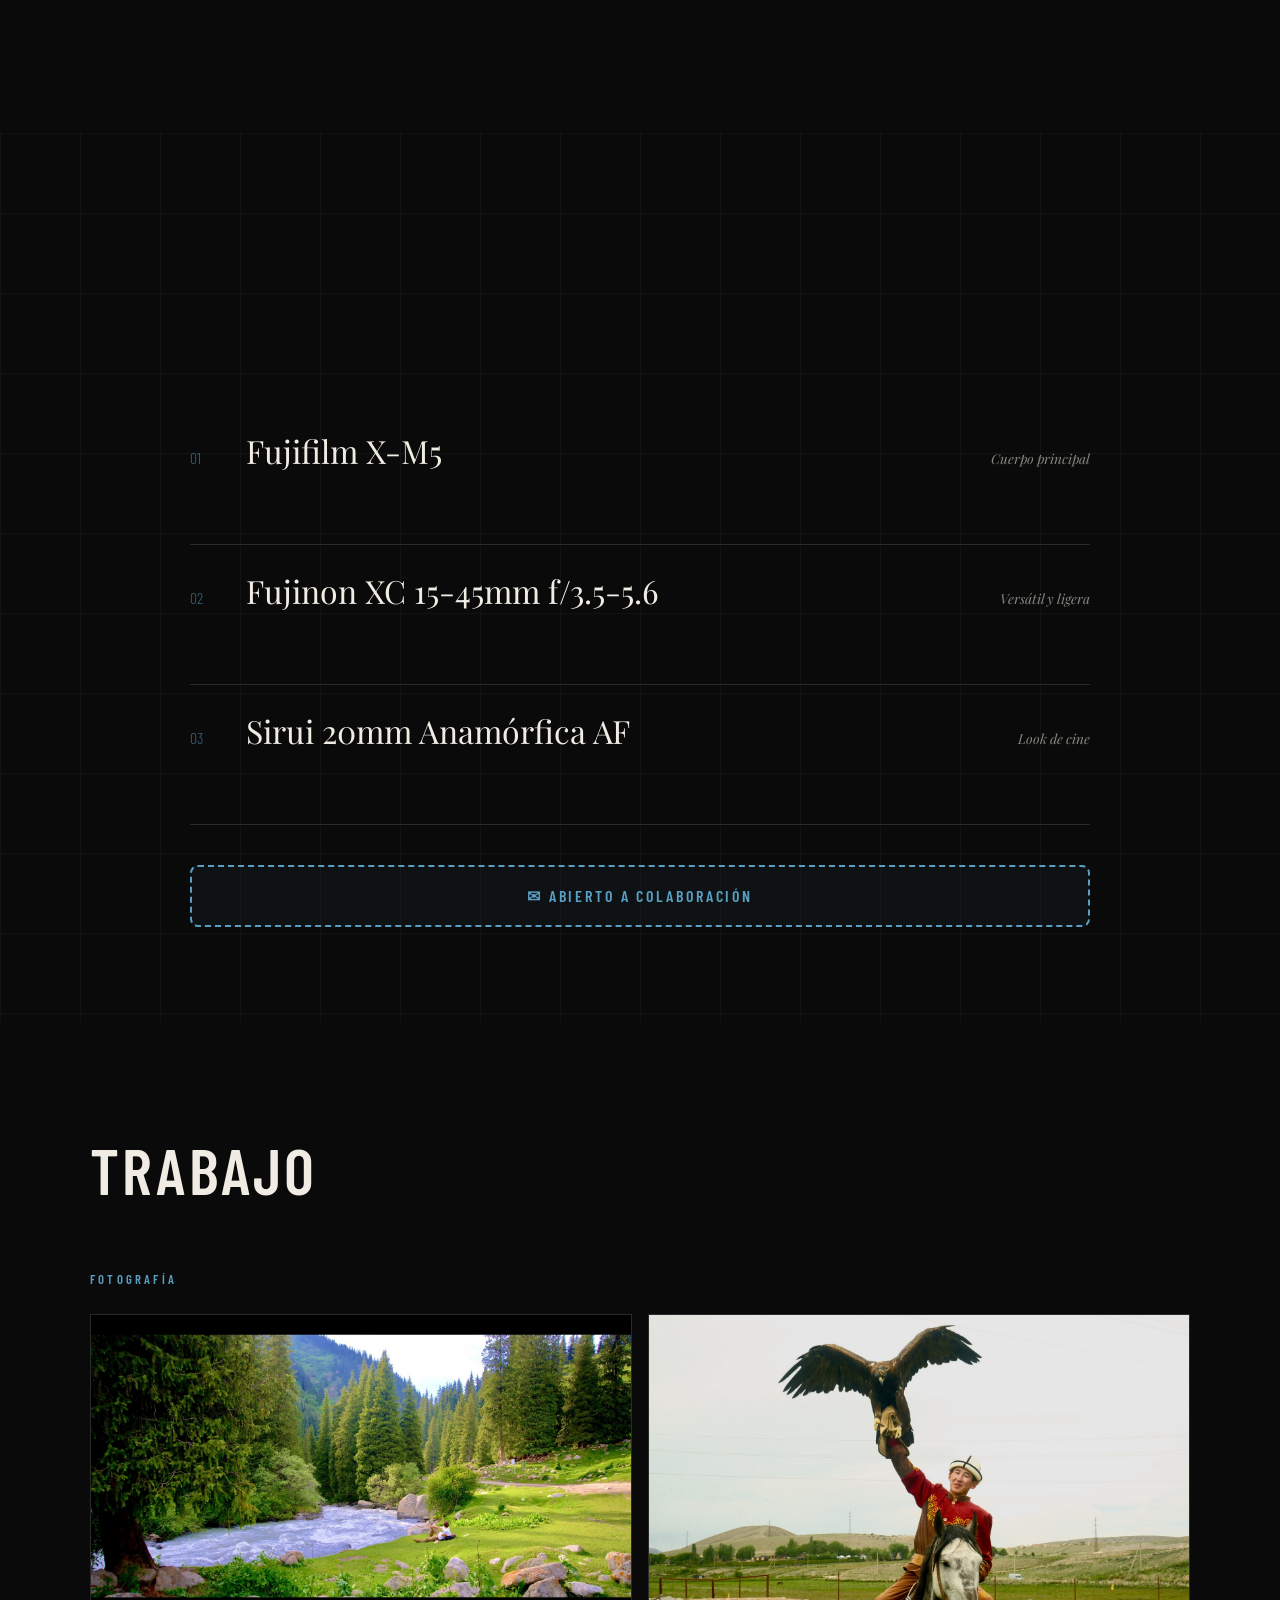
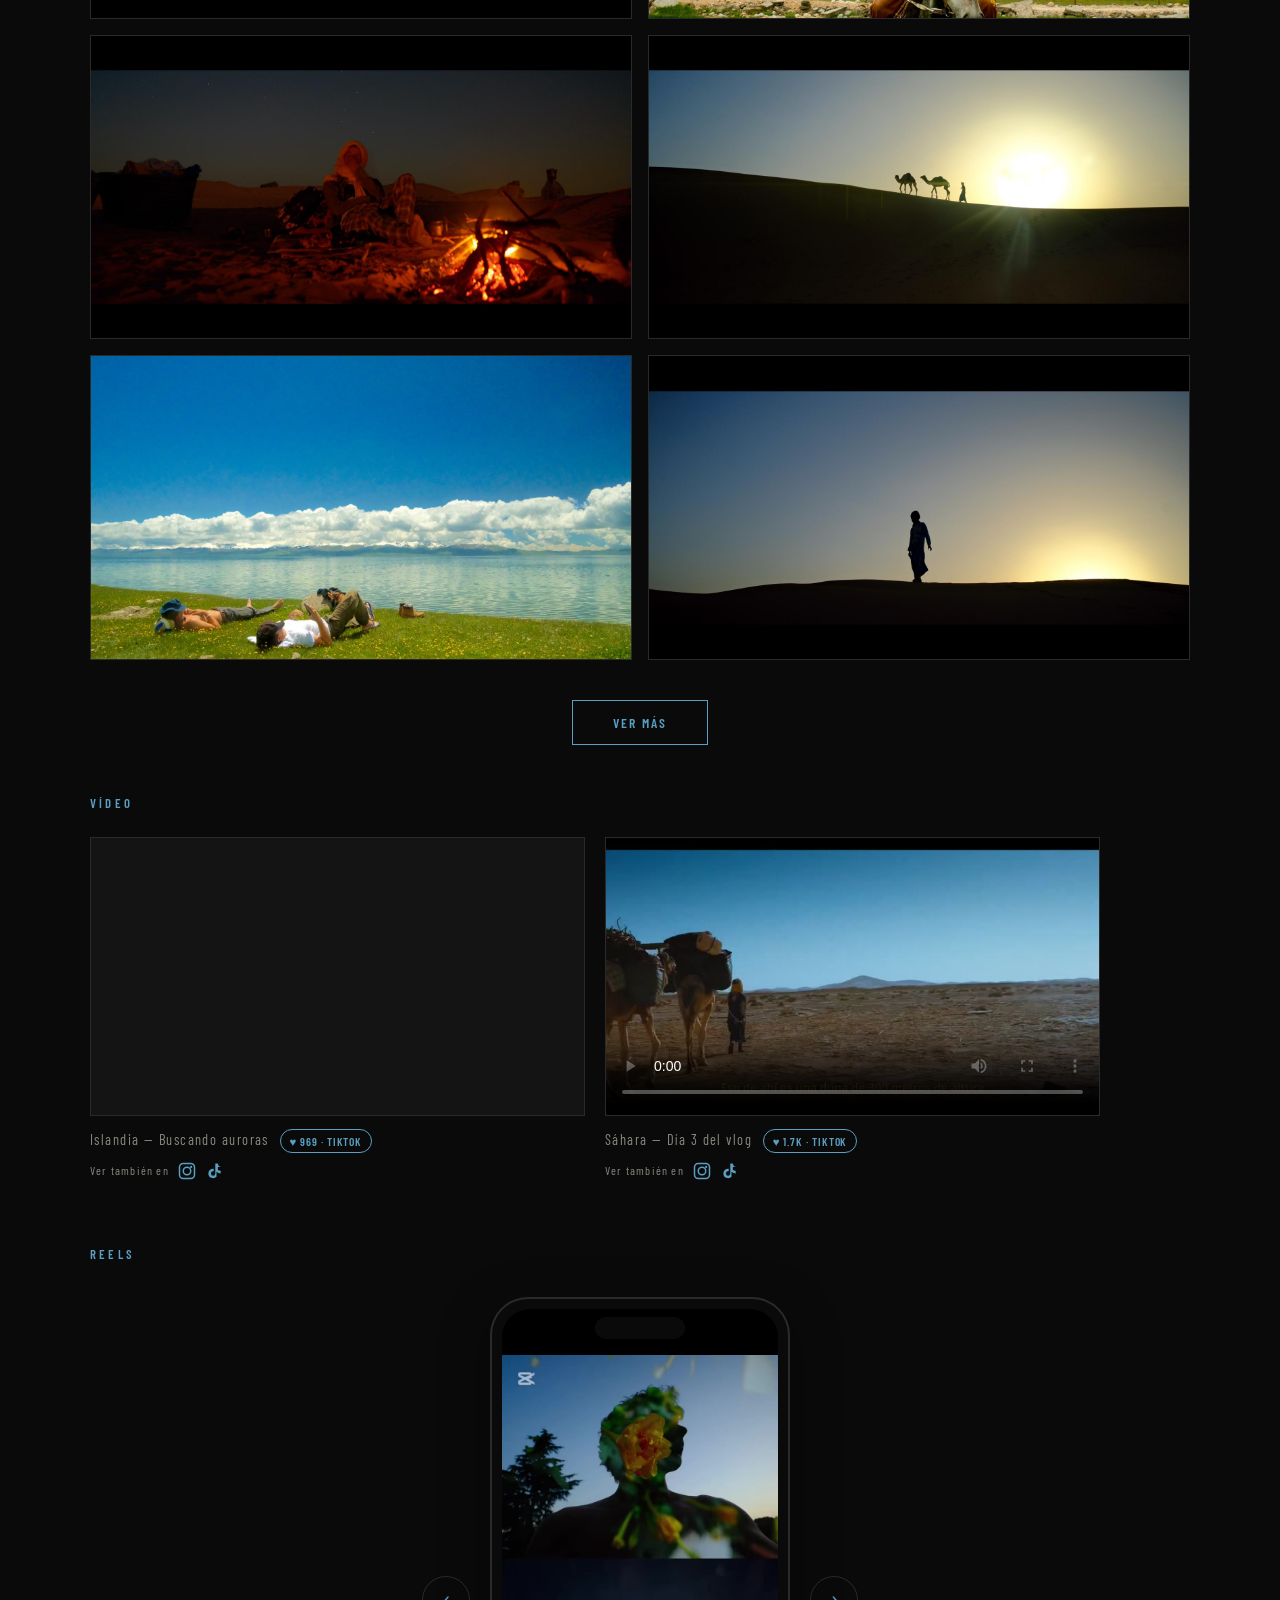
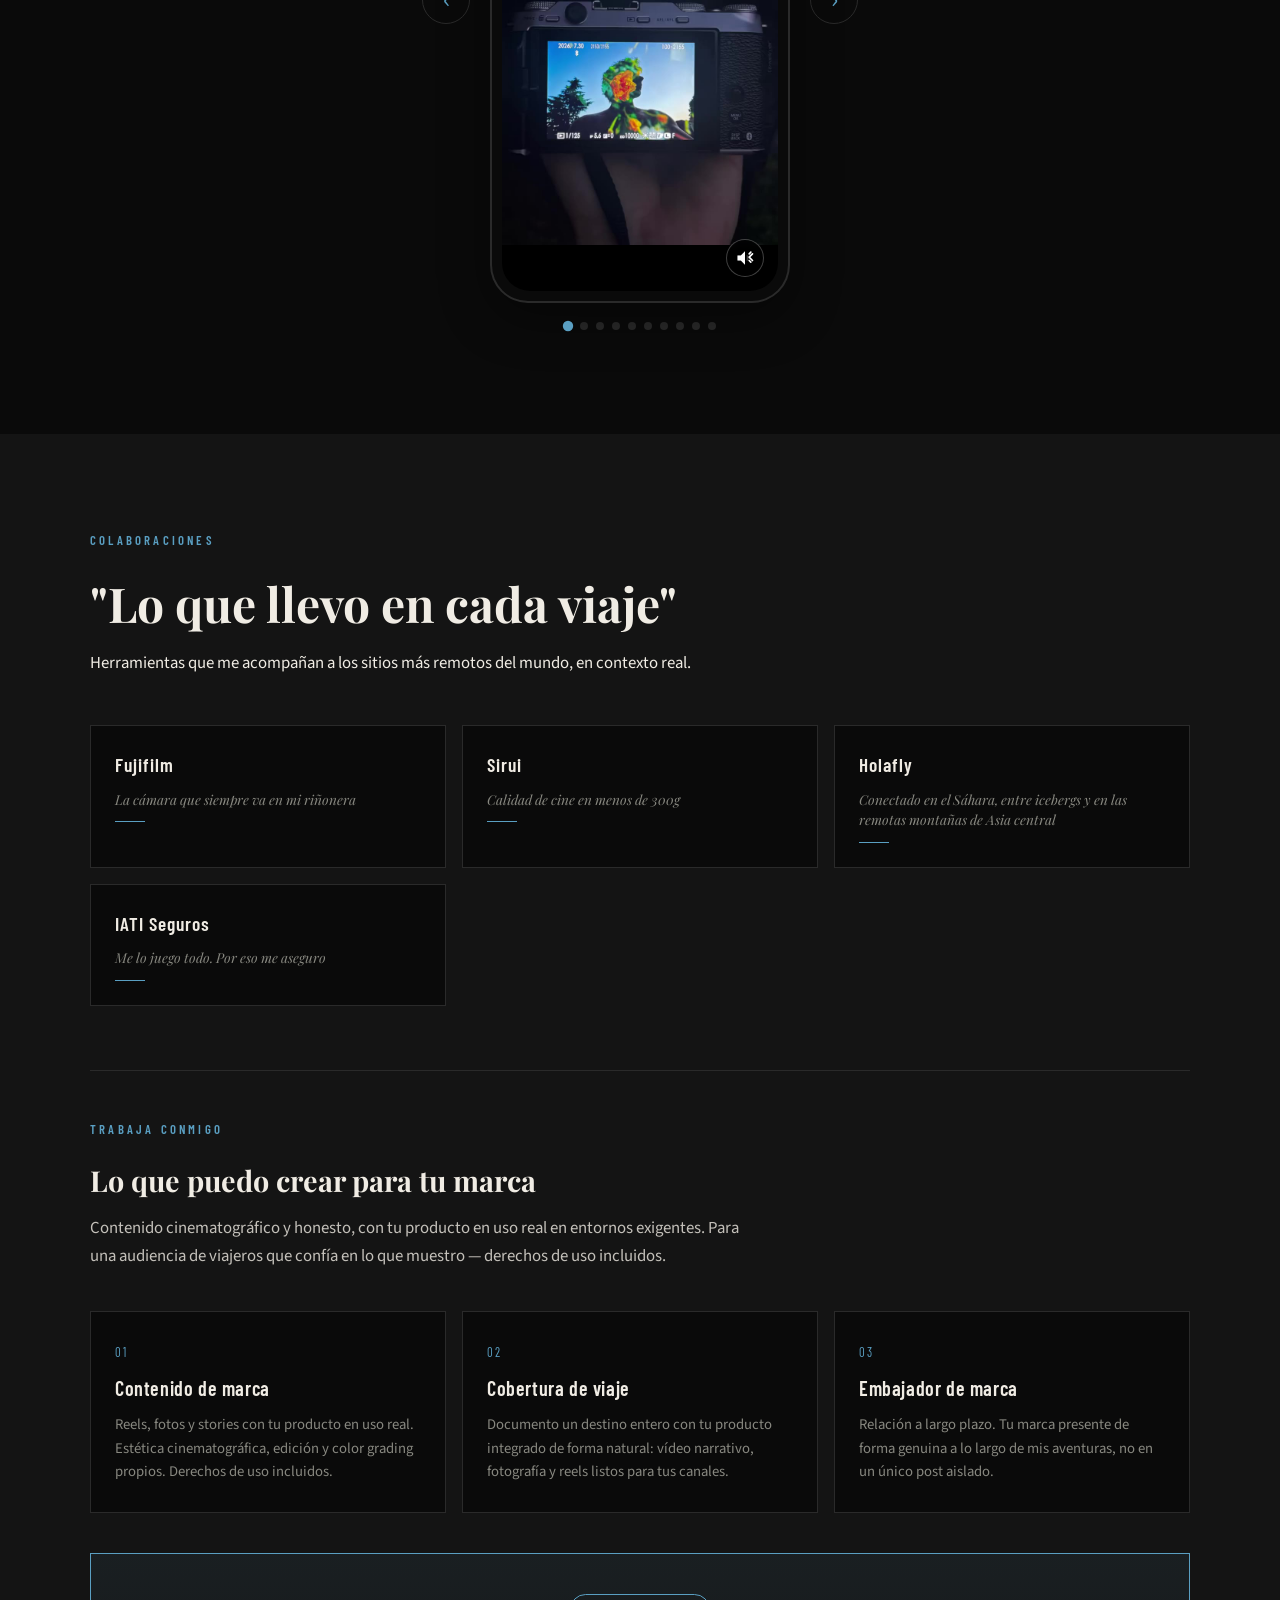
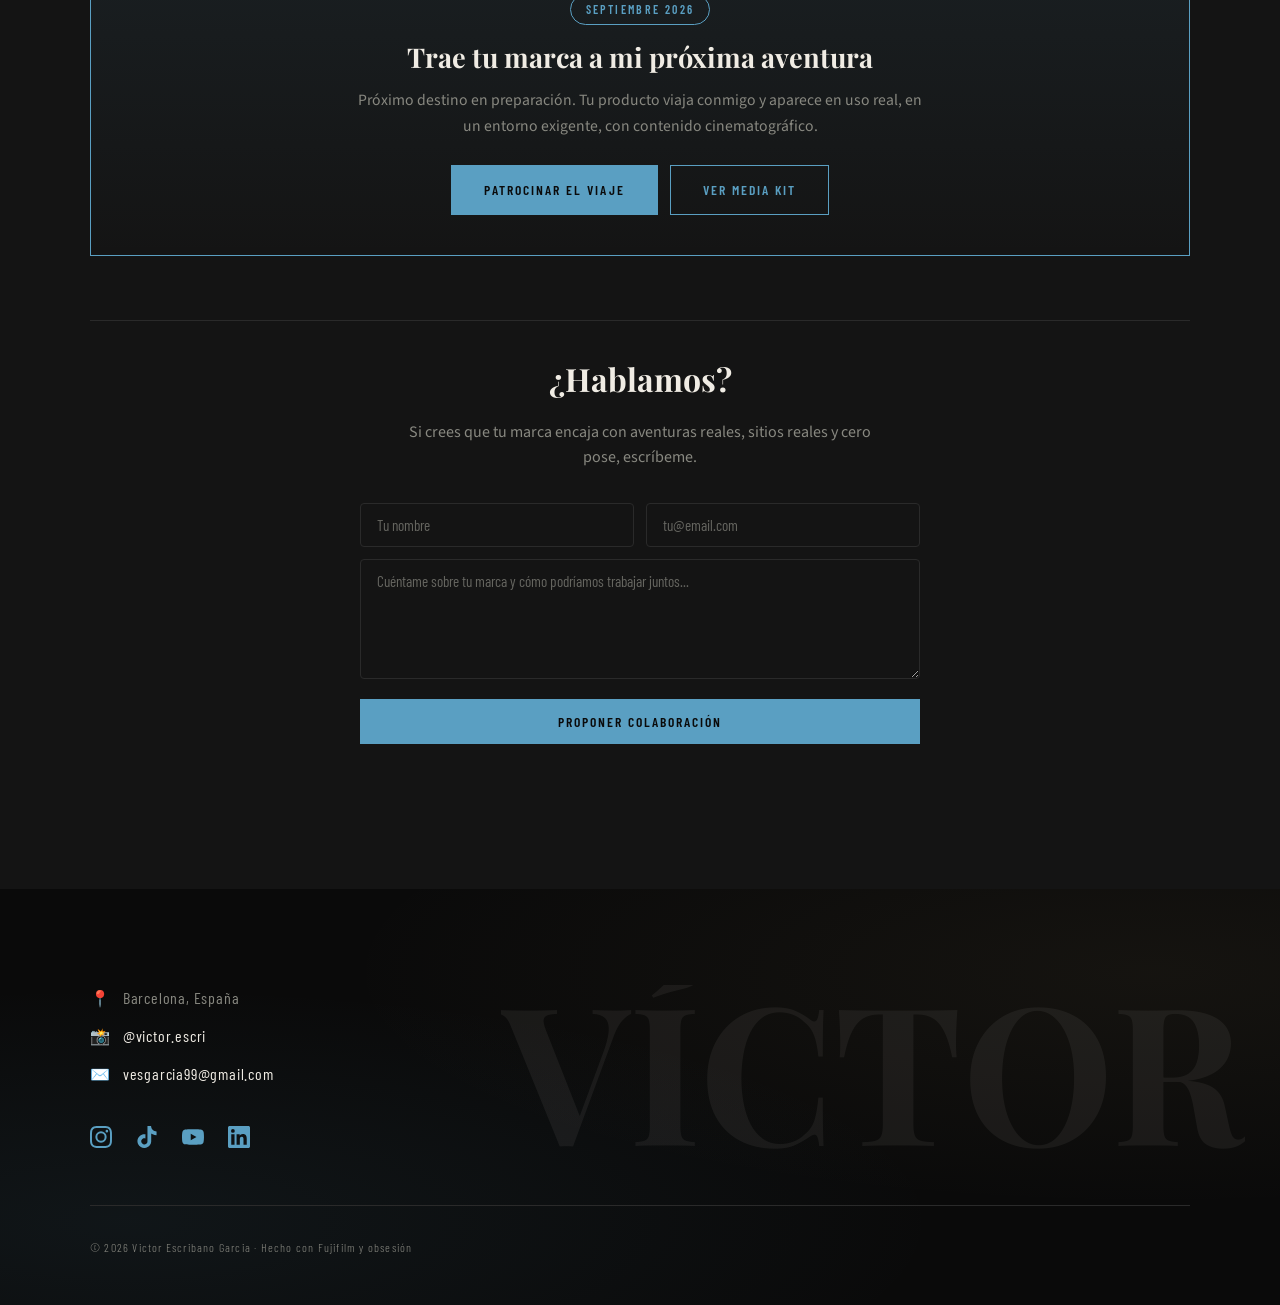
==== commit 56a9569f: "Default to dark theme; bump asset cache version Dark is now the default and light is opt-in. The cla" ====
--- a/index.html
+++ b/index.html
@@ -62,14 +62,14 @@
   <link rel="preconnect" href="https://fonts.gstatic.com" crossorigin>
   <link href="https://fonts.googleapis.com/css2?family=Barlow+Condensed:ital,wght@0,300;0,400;0,600;1,400&family=Playfair+Display:ital,wght@0,400;0,700;1,400&family=Source+Sans+3:wght@400&display=swap" rel="stylesheet">
 
-  <link rel="stylesheet" href="styles.css?v=25">
+  <link rel="stylesheet" href="styles.css?v=26">
   <style>
-    body.dark{--bg:#0a0a0a;--surface:#141414;--accent:#5a9fc2;--accent-light:#74b5d4;--gold:#c8a96e;--teal:#5a9fc2;--text:#f0ece4;--text-muted:#888880;--separator:#2a2a2a;--grid-line:#1a1a1a;background:#0a0a0a;color:#f0ece4}
+    body.dark{--bg:#0a0a0a;--surface:#141414;--accent:#5a9fc2;--accent-light:#74b5d4;--gold:#c8a96e;--teal:#5a9fc2;--text:#f0ece4;--text-muted:#888880;--separator:#2a2a2a;--grid-line:#1a1a1a;background:#0a0a0a;color:#f0ece4;color-scheme:dark}
     body.dark .icon-sun{display:none}body.dark .icon-moon{display:block!important}
   </style>
 </head>
-<body>
-  <script>if(localStorage.getItem('theme')==='dark')document.body.classList.add('dark')</script>
+<body class="dark">
+  <script>if(localStorage.getItem('theme')==='light')document.body.classList.remove('dark')</script>
 
   <!-- Film Grain Overlay -->
   <div id="grain">
@@ -610,6 +610,6 @@
     </div>
   </section>
 
-  <script src="main.js?v=25"></script>
+  <script src="main.js?v=26"></script>
 </body>
 </html>
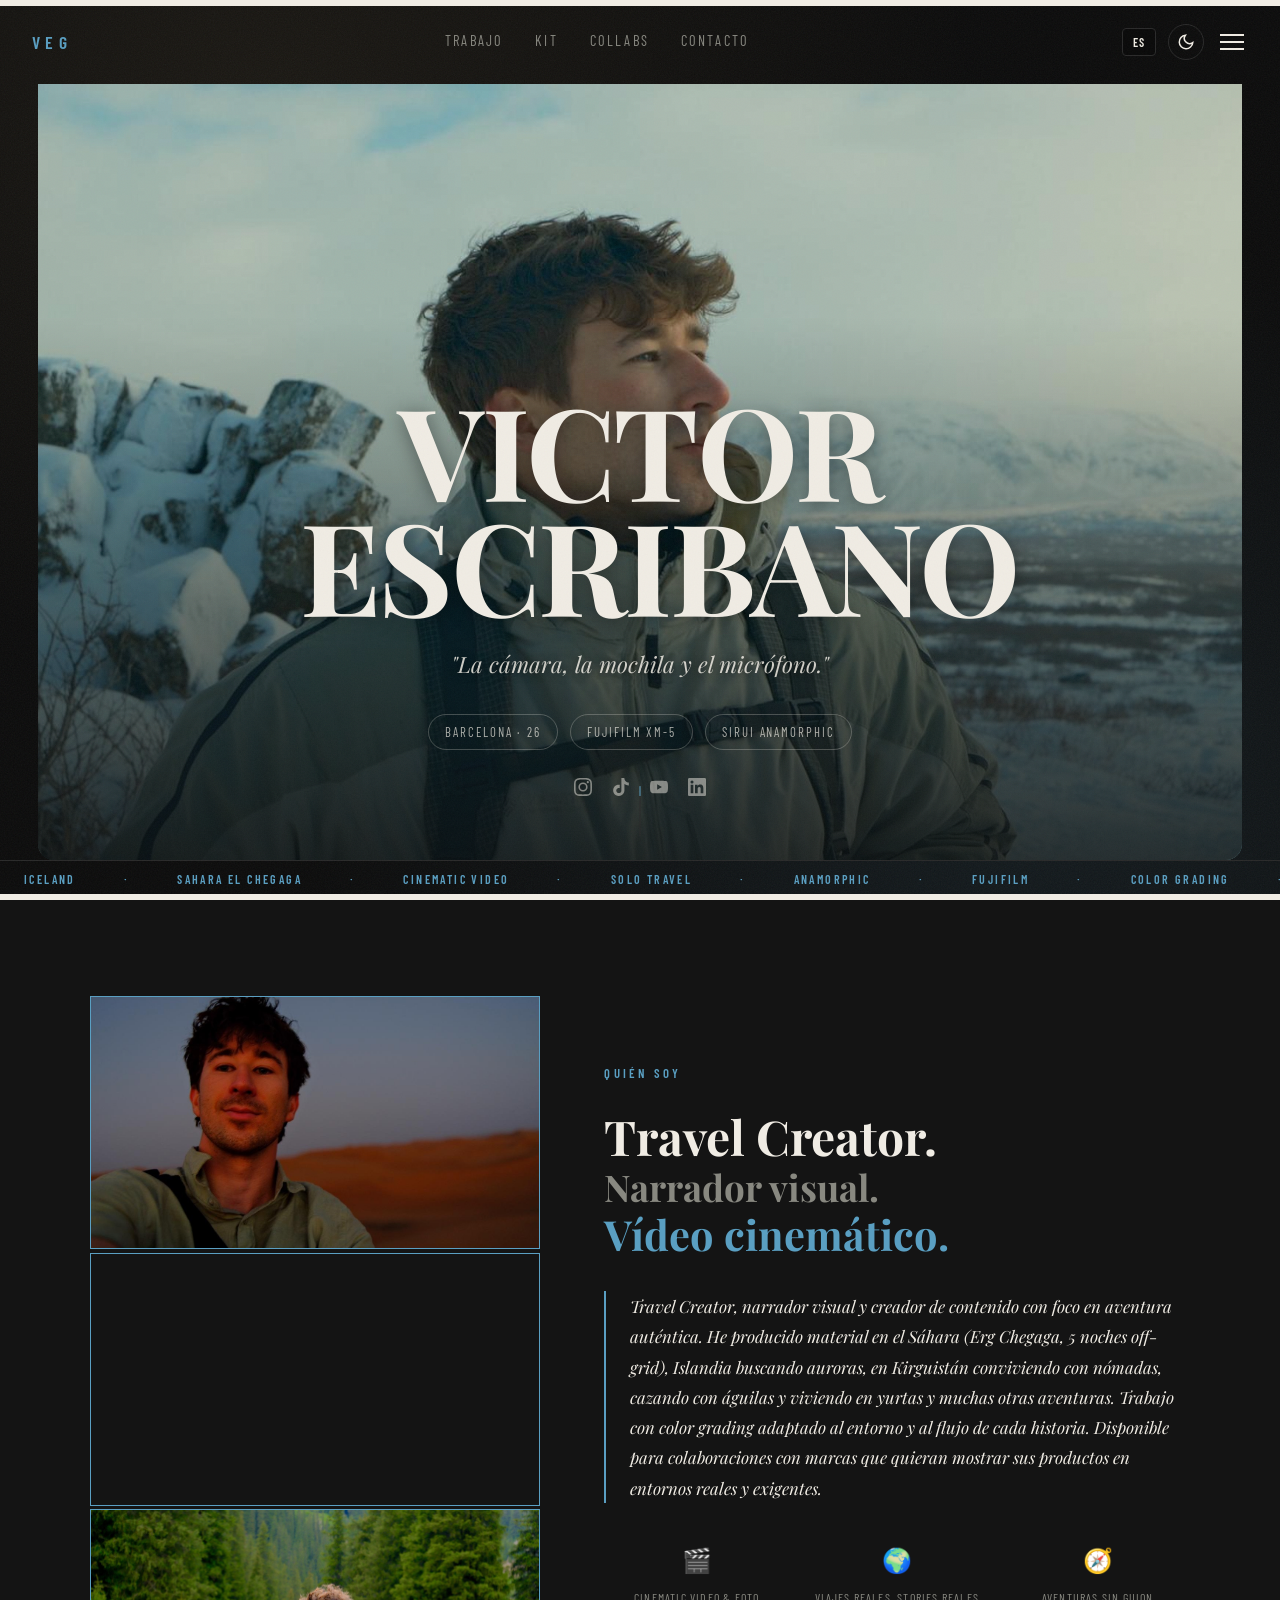
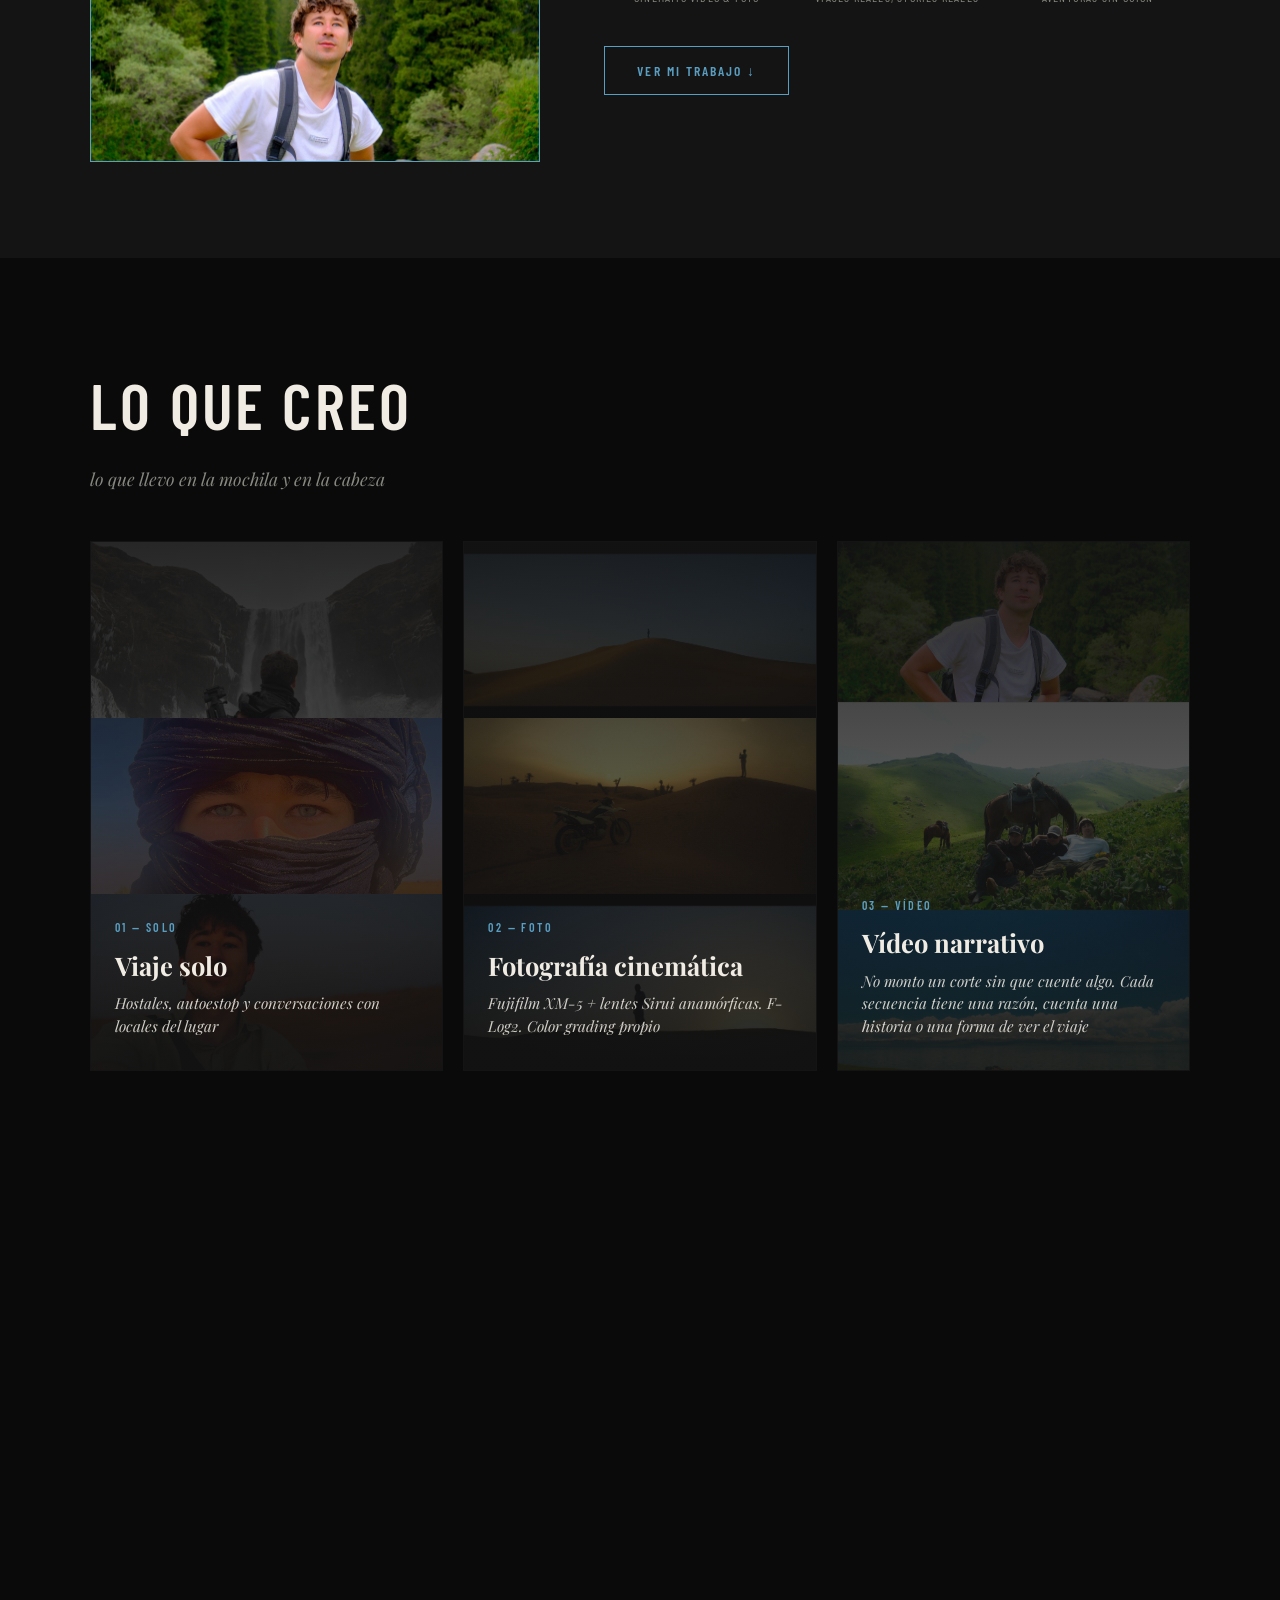
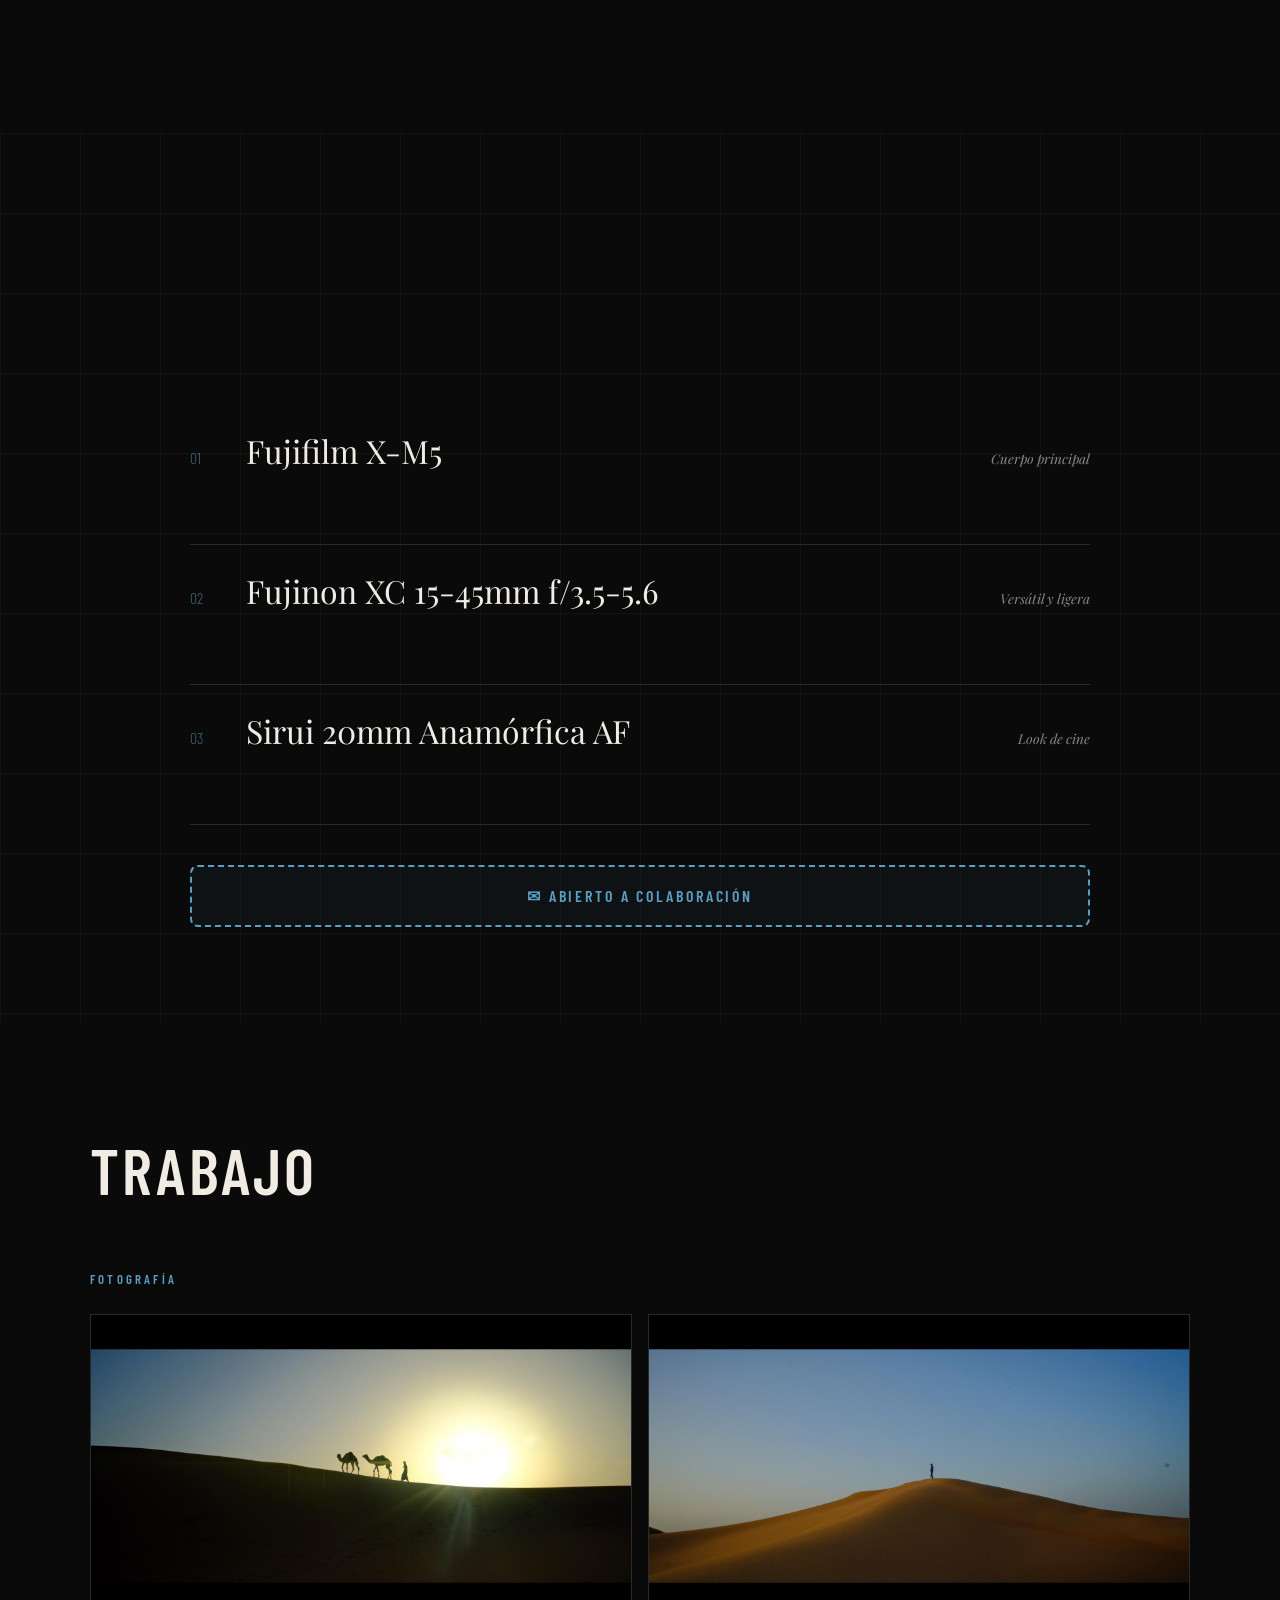
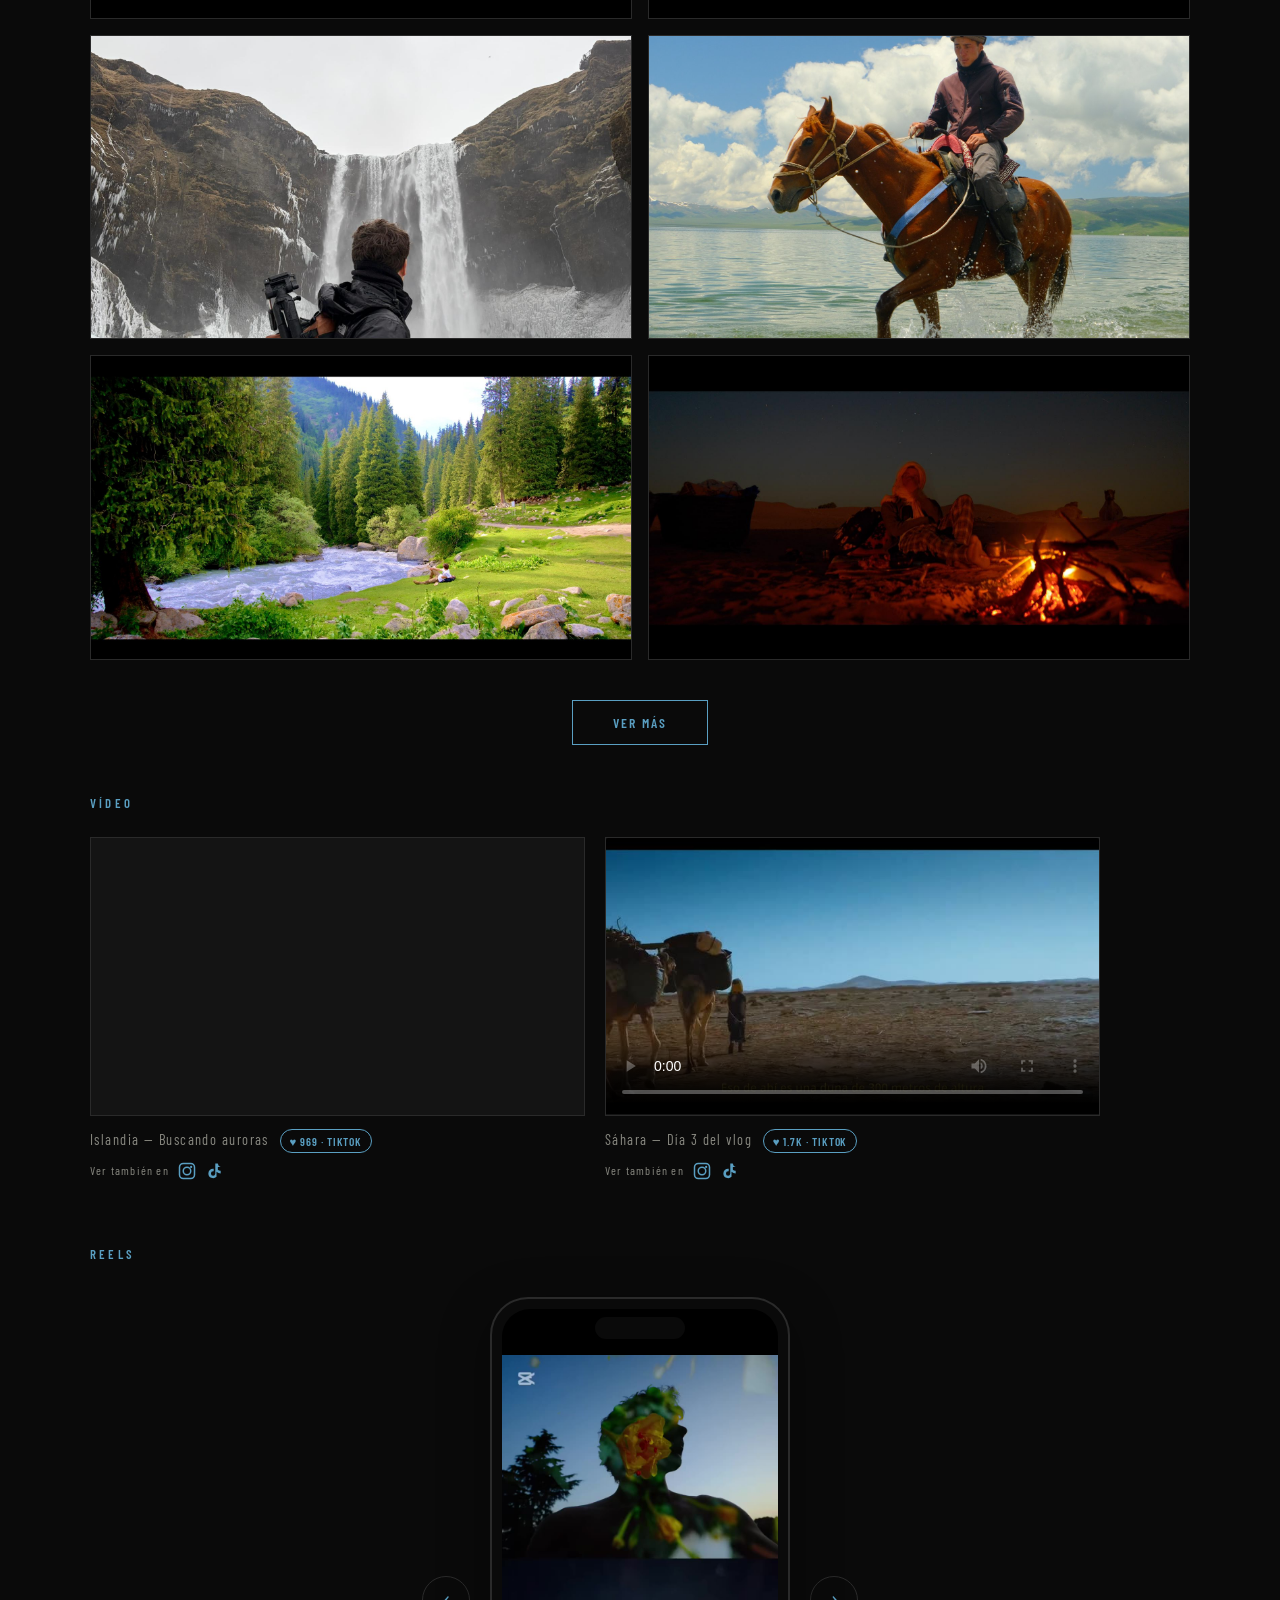
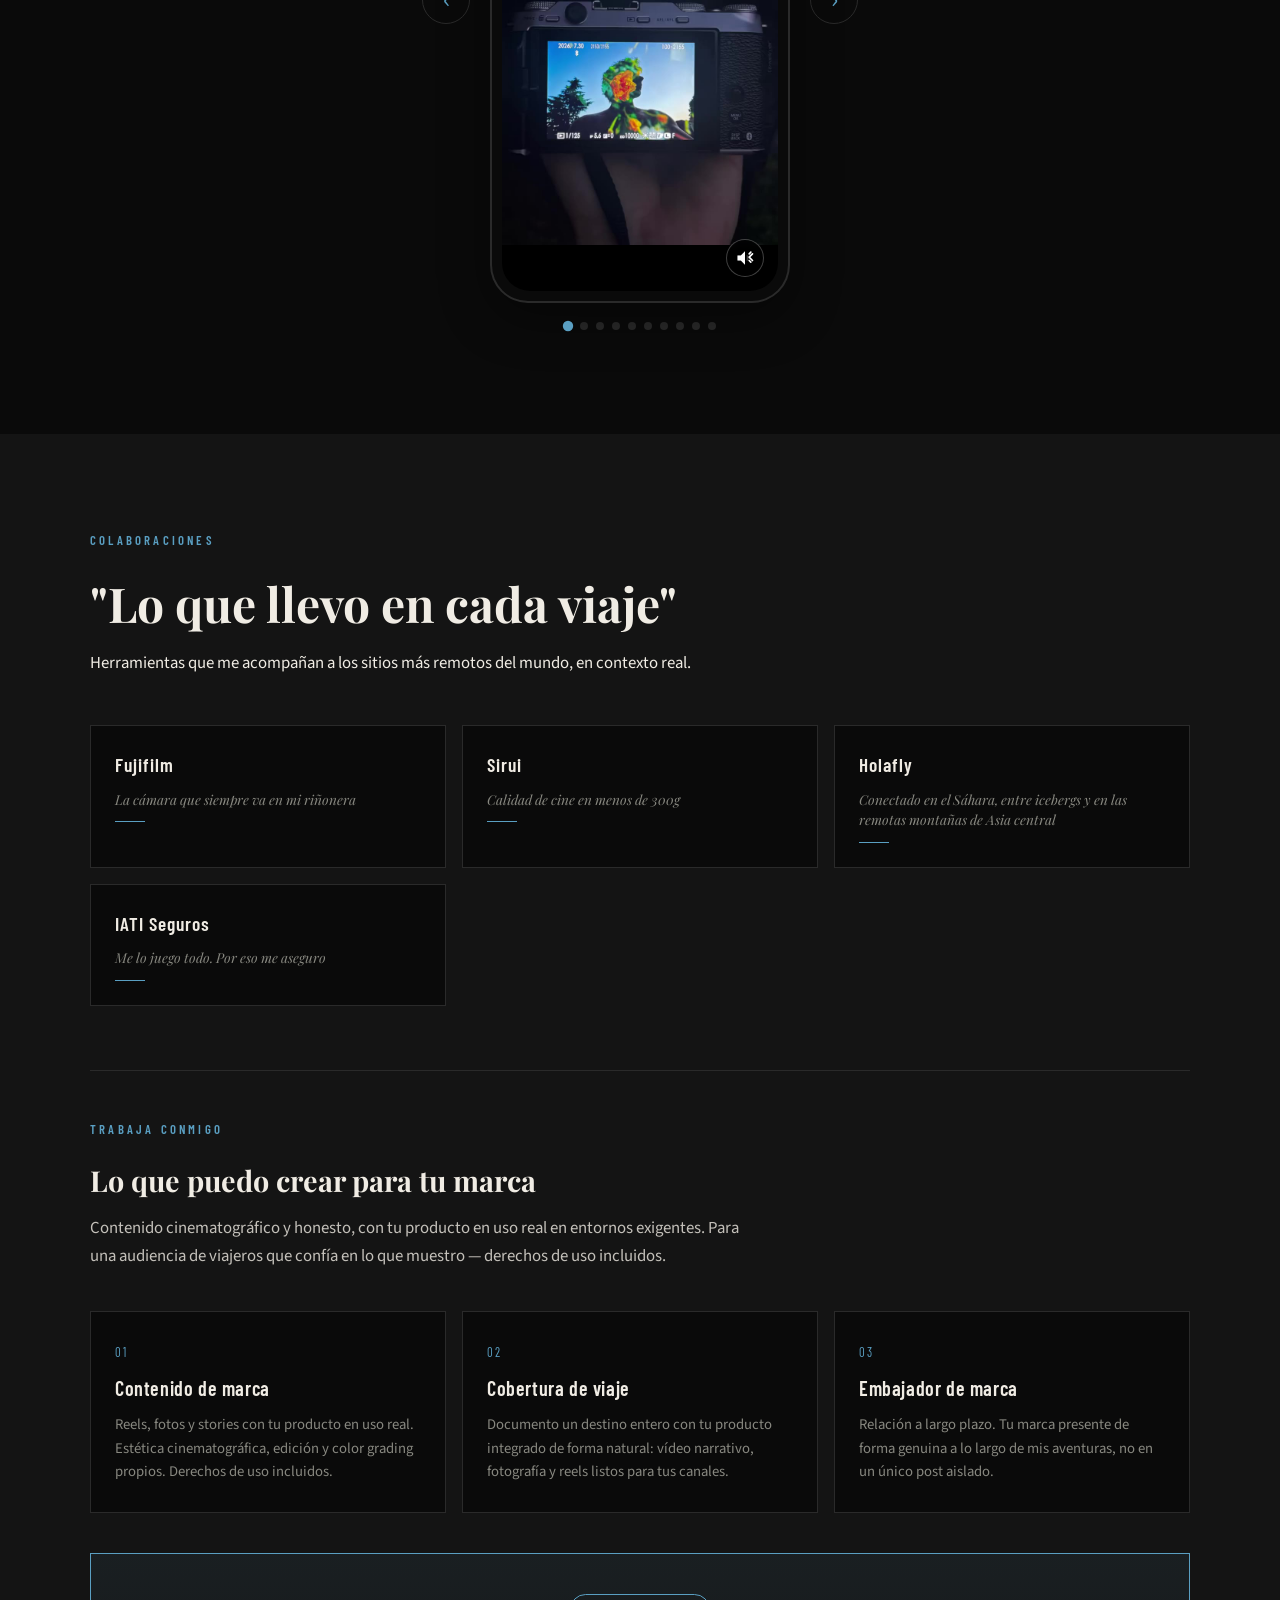
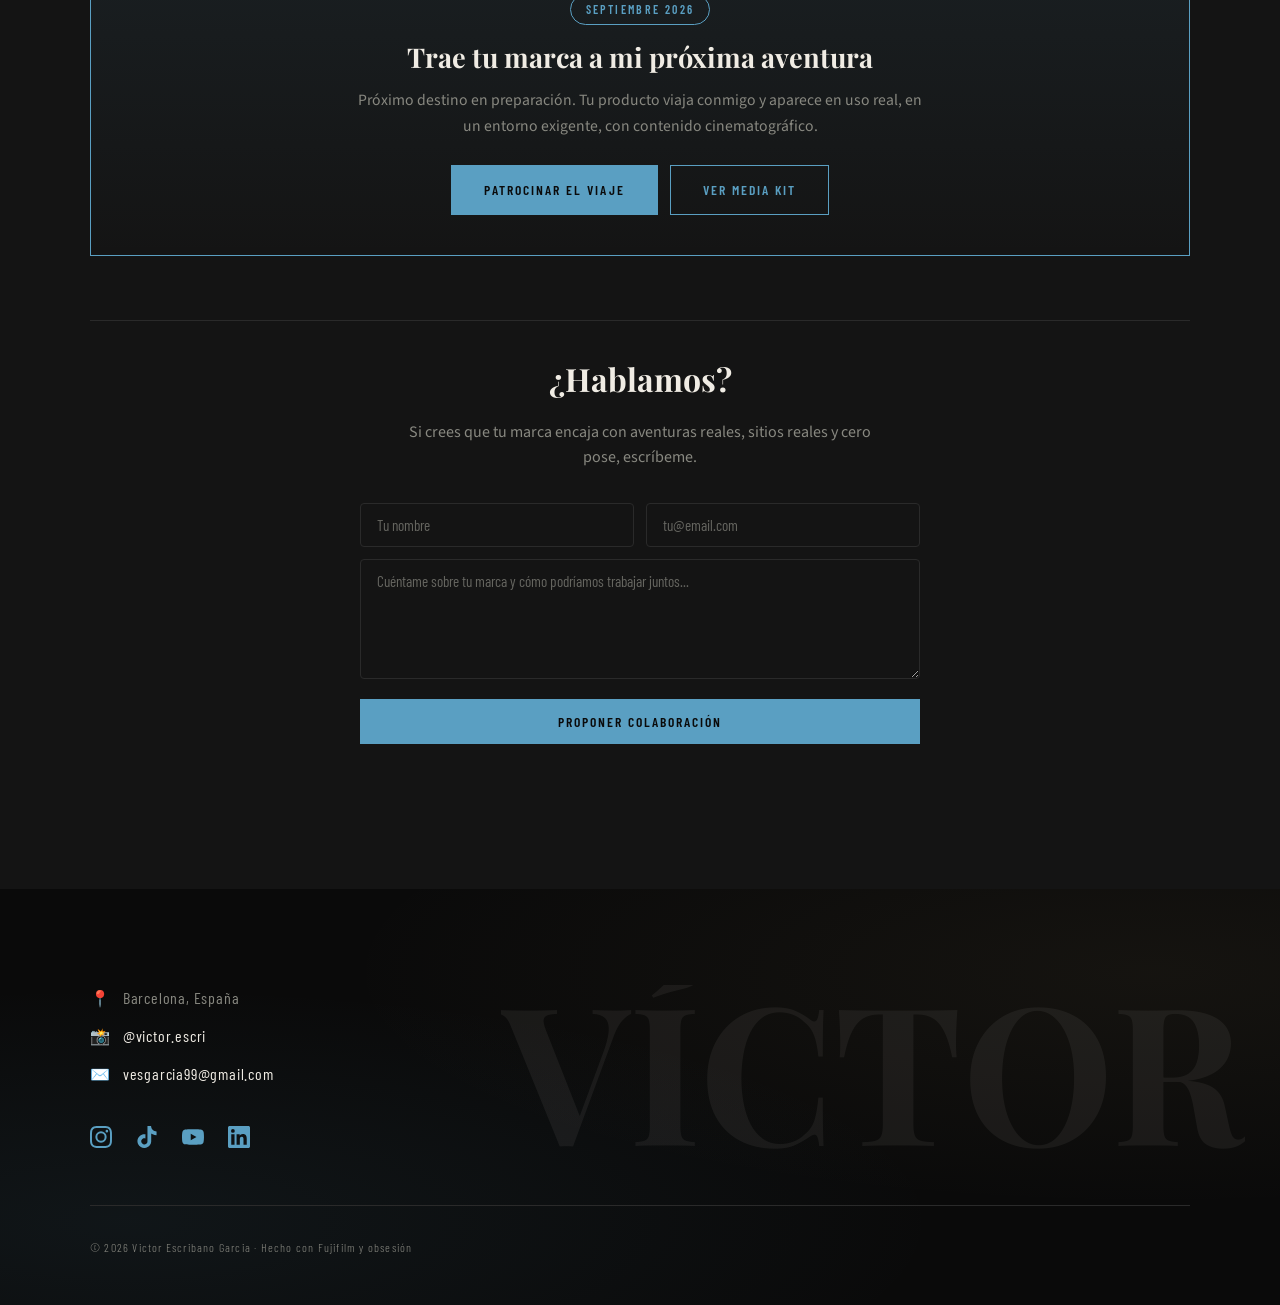
==== commit a075a004: "Point all canonical URLs to victorescribanougc.vercel.app Site now lives on Vercel, so every absolut" ====
--- a/index.html
+++ b/index.html
@@ -7,14 +7,14 @@
   <meta name="description" content="Victor Escribano — creador de contenido de viajes y videógrafo cinemático. Producción en Sáhara, Islandia y más. Disponible para colaboraciones con marcas. Barcelona.">
   <meta name="keywords" content="Victor Escribano, travel creator, UGC creator, cinematic video, travel photography, content creator Barcelona, Fujifilm XM5, brand collaborations, adventure content, Sahara, Iceland">
   <meta name="author" content="Victor Escribano Garcia">
-  <link rel="canonical" href="https://victorescribano.github.io/">
+  <link rel="canonical" href="https://victorescribanougc.vercel.app/">
 
   <!-- Open Graph -->
   <meta property="og:title" content="Victor Escribano · Travel Creator & Cinematic Videographer">
   <meta property="og:description" content="Creador de contenido de viajes y videógrafo cinemático. Producción en entornos reales y exigentes. Disponible para colaboraciones con marcas.">
   <meta property="og:type" content="website">
-  <meta property="og:url" content="https://victorescribano.github.io/">
-  <meta property="og:image" content="https://victorescribano.github.io/assets/images/victor_primer_plan_foto_principal.jpeg">
+  <meta property="og:url" content="https://victorescribanougc.vercel.app/">
+  <meta property="og:image" content="https://victorescribanougc.vercel.app/assets/images/victor_primer_plan_foto_principal.jpeg">
   <meta property="og:image:width" content="1600">
   <meta property="og:image:height" content="902">
   <meta property="og:locale" content="es_ES">
@@ -25,7 +25,7 @@
   <meta name="twitter:card" content="summary_large_image">
   <meta name="twitter:title" content="Victor Escribano · Travel Creator & Cinematic Videographer">
   <meta name="twitter:description" content="Creador de contenido de viajes y videógrafo cinemático. Disponible para colaboraciones con marcas.">
-  <meta name="twitter:image" content="https://victorescribano.github.io/assets/images/victor_primer_plan_foto_principal.jpeg">
+  <meta name="twitter:image" content="https://victorescribanougc.vercel.app/assets/images/victor_primer_plan_foto_principal.jpeg">
 
   <!-- Schema.org JSON-LD -->
   <script type="application/ld+json">
@@ -34,8 +34,8 @@
     "@type": "Person",
     "name": "Victor Escribano Garcia",
     "alternateName": "Victor Escribano",
-    "url": "https://victorescribano.github.io",
-    "image": "https://victorescribano.github.io/assets/images/victor_primer_plan_foto_principal.jpeg",
+    "url": "https://victorescribanougc.vercel.app",
+    "image": "https://victorescribanougc.vercel.app/assets/images/victor_primer_plan_foto_principal.jpeg",
     "jobTitle": "Travel Creator & Cinematic Videographer",
     "description": "Creador de contenido de viajes y videógrafo cinemático basado en Barcelona. Producción en entornos reales: Sáhara, Islandia, Canarias.",
     "address": {
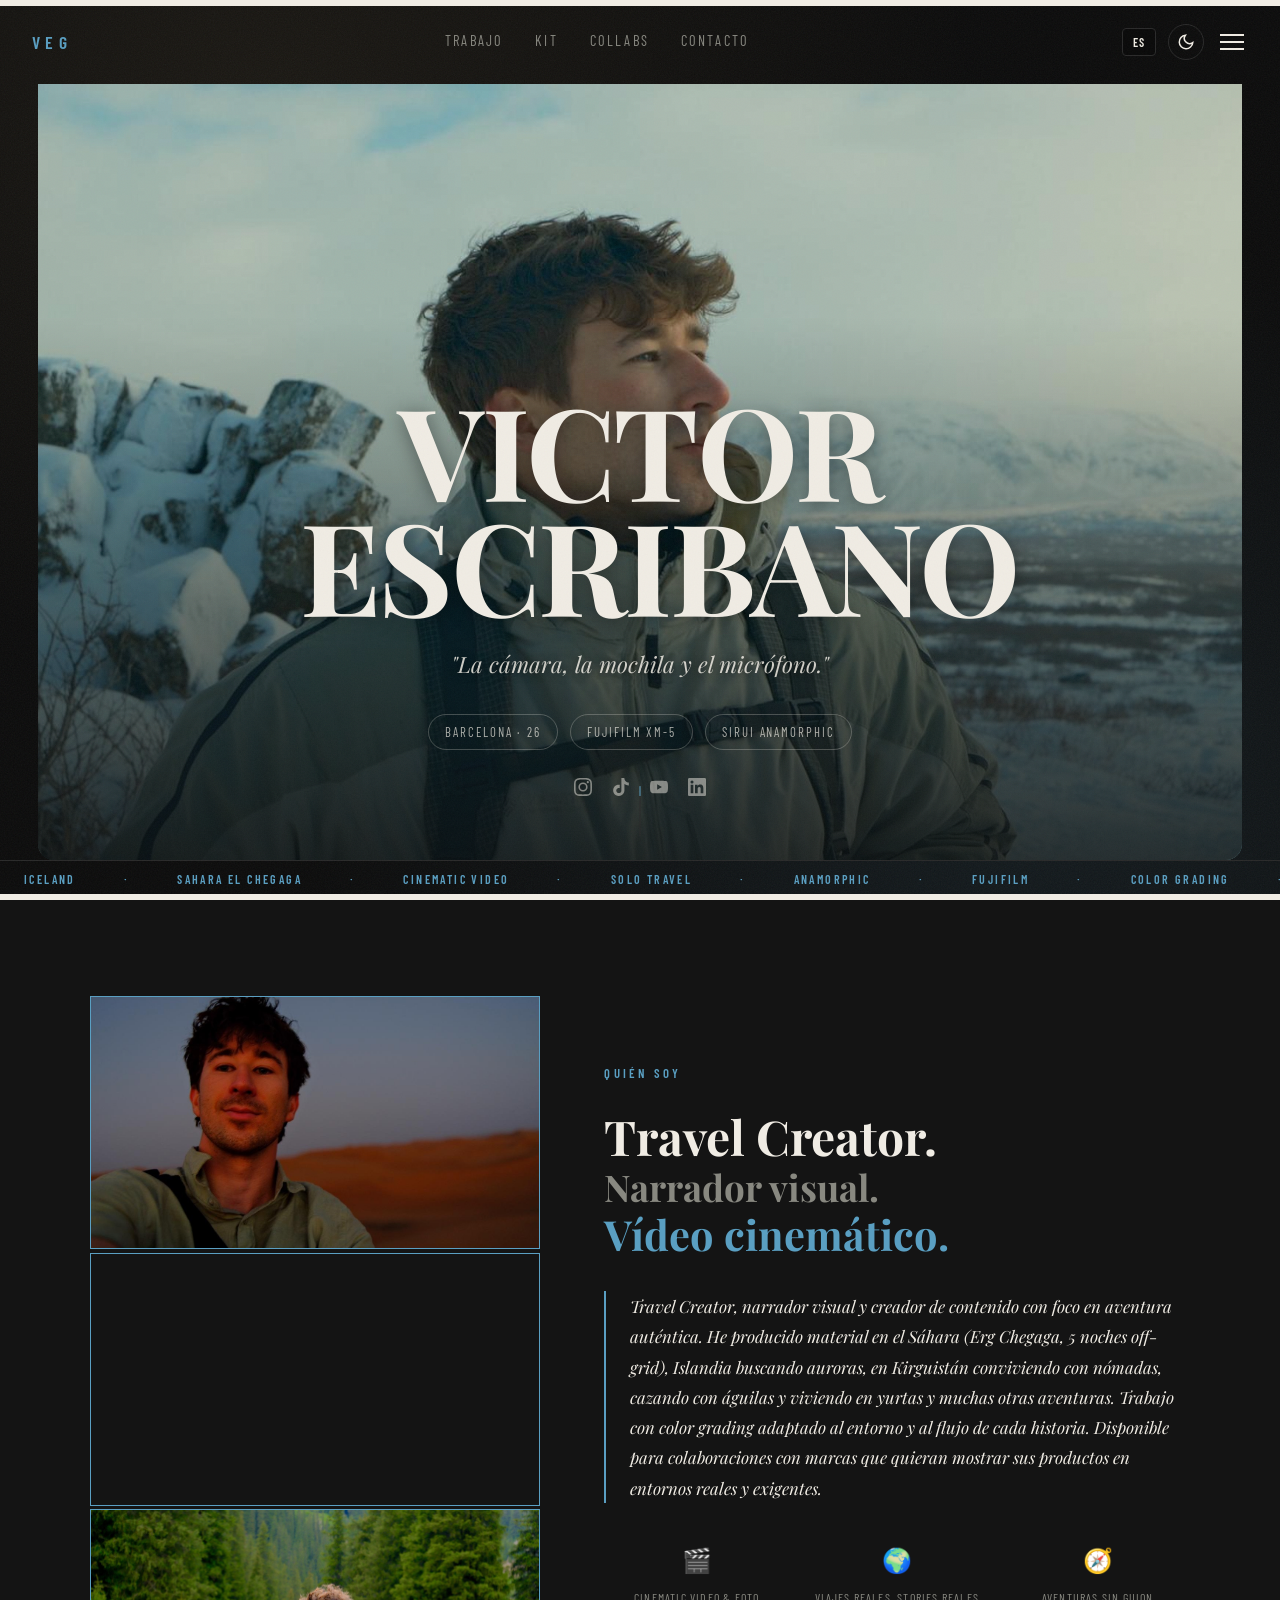
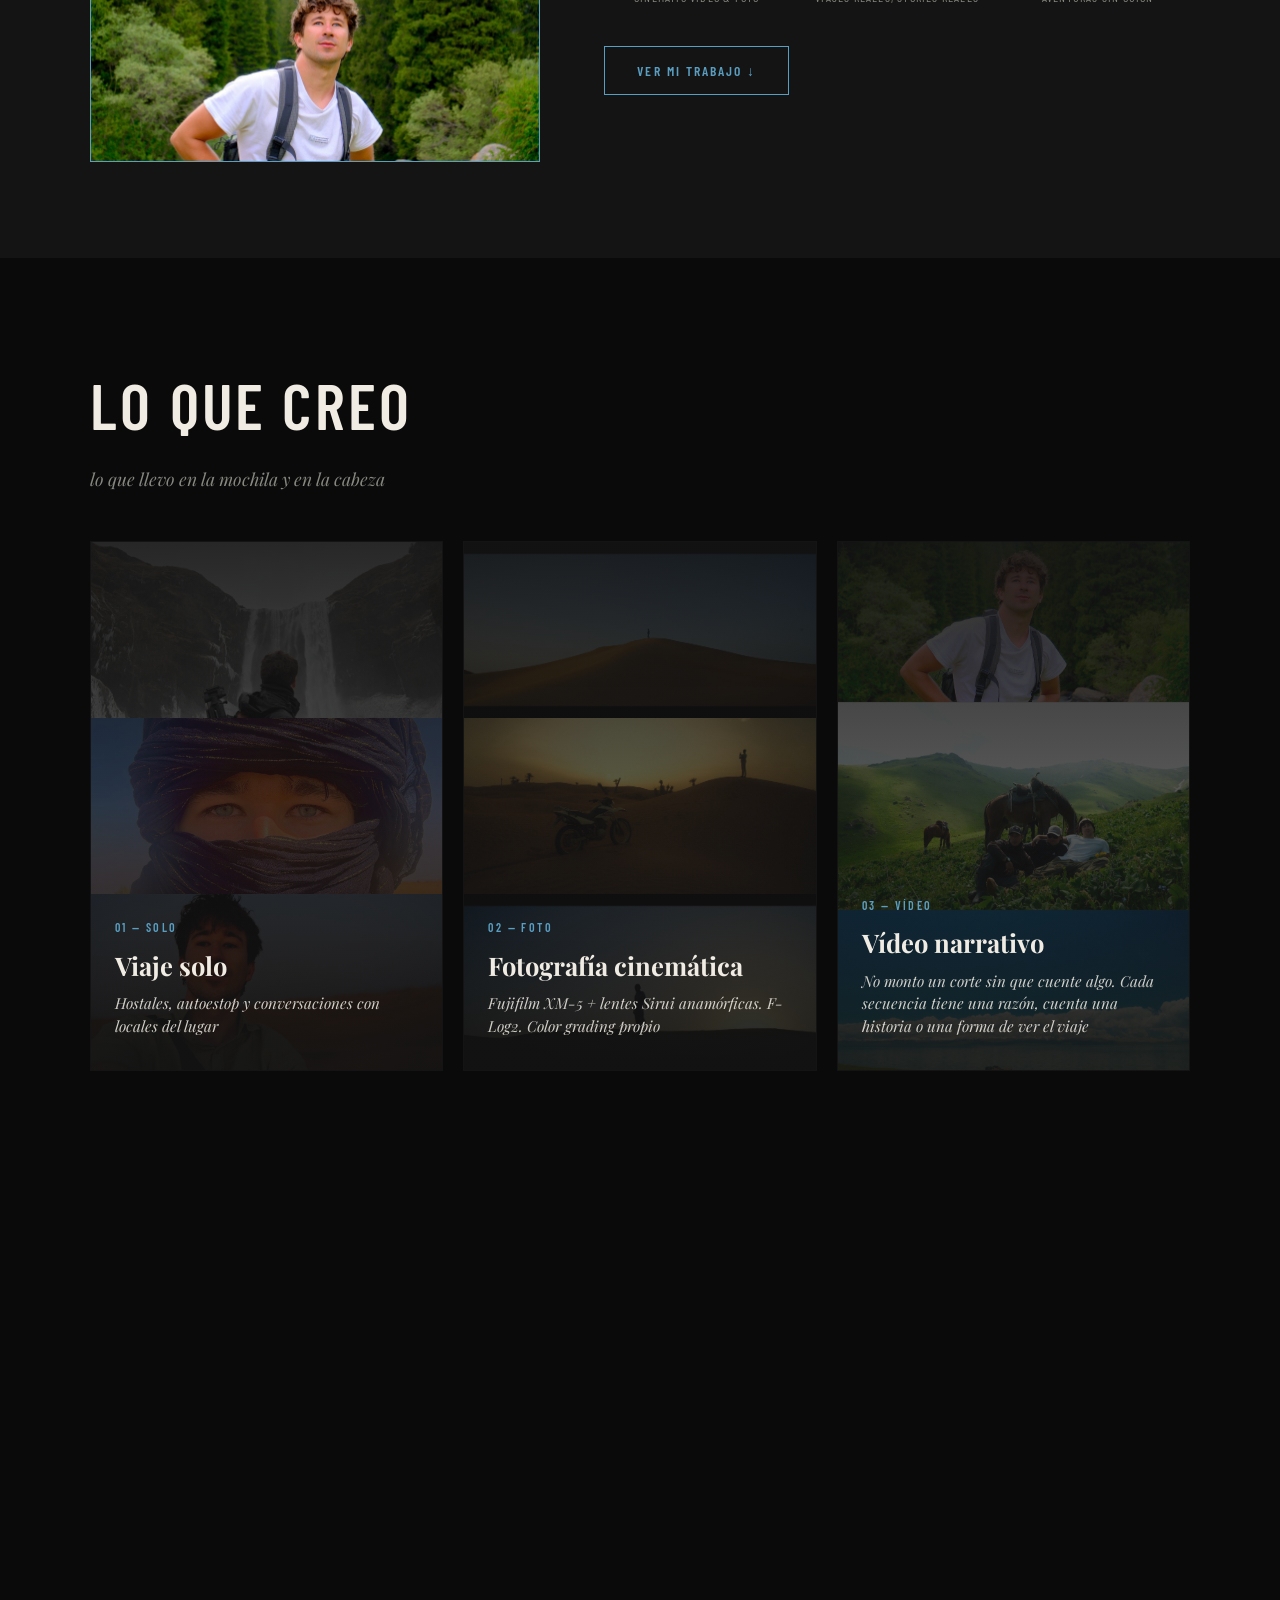
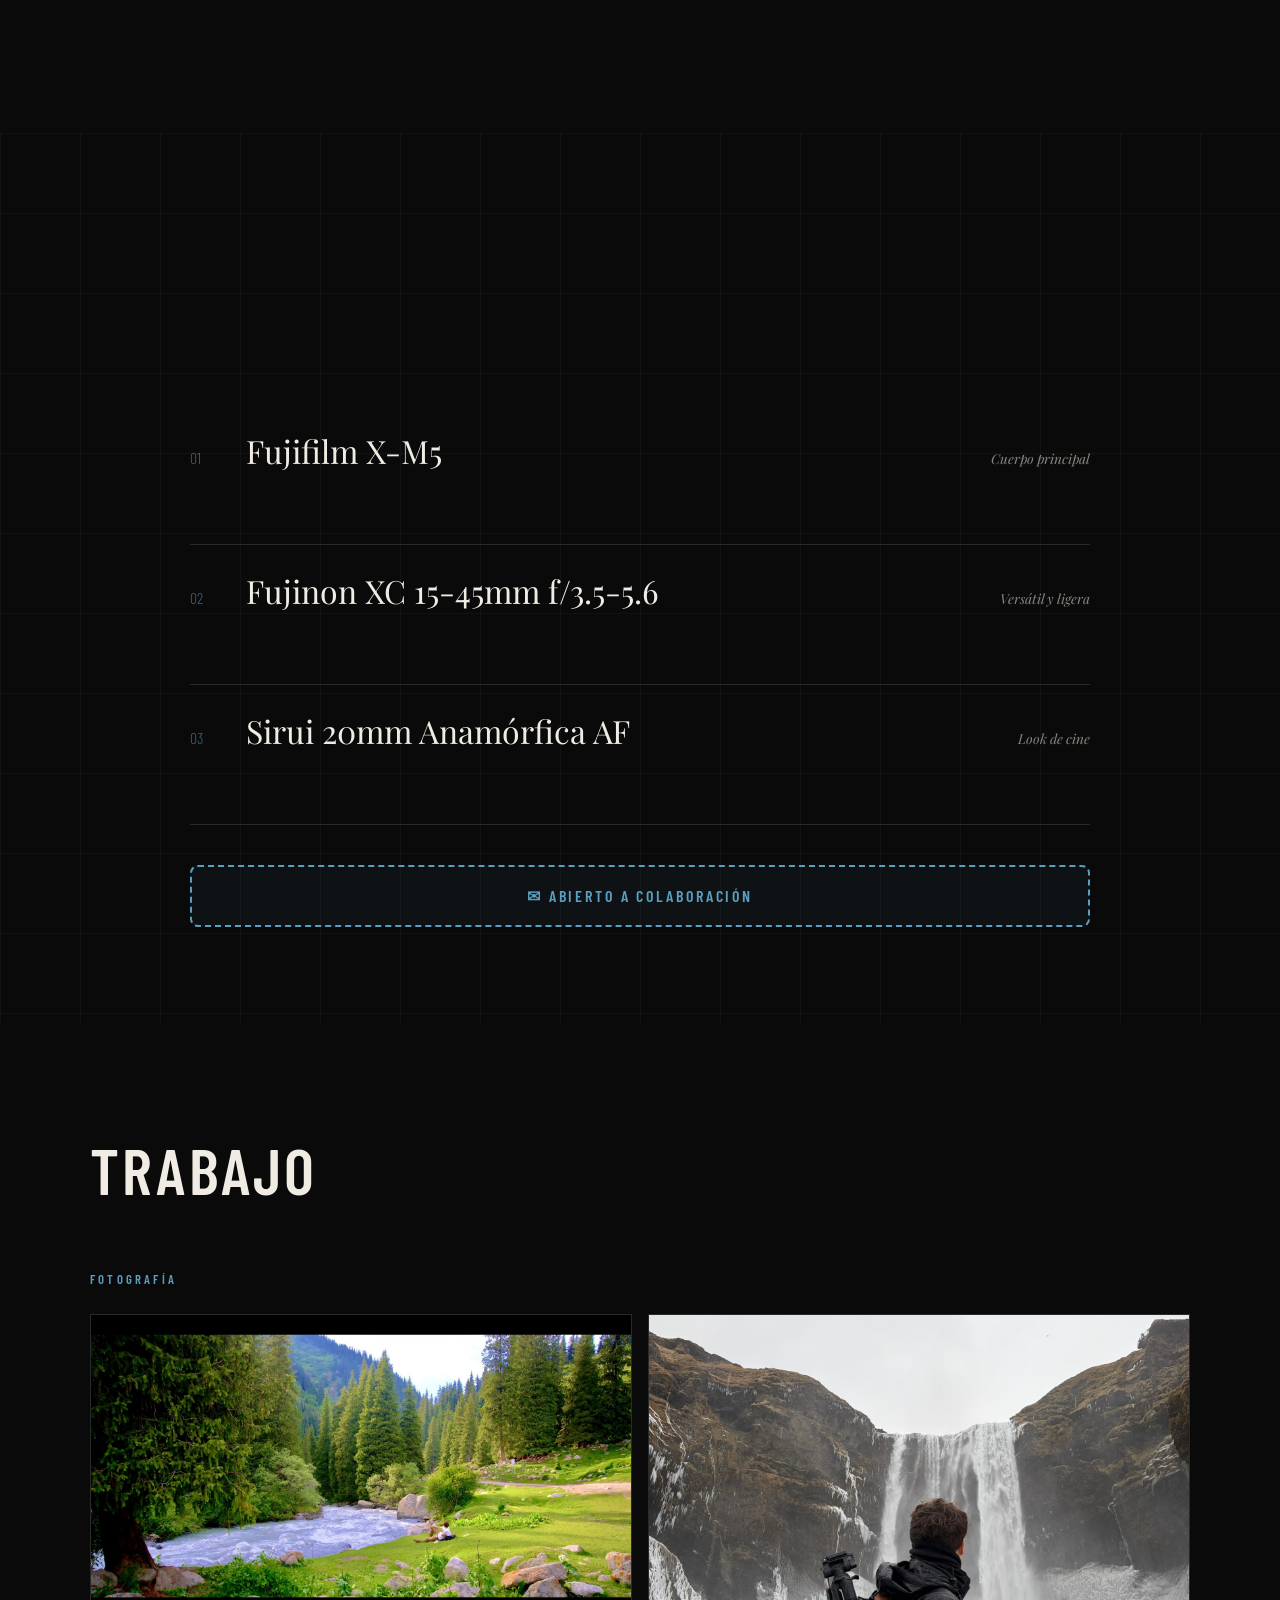
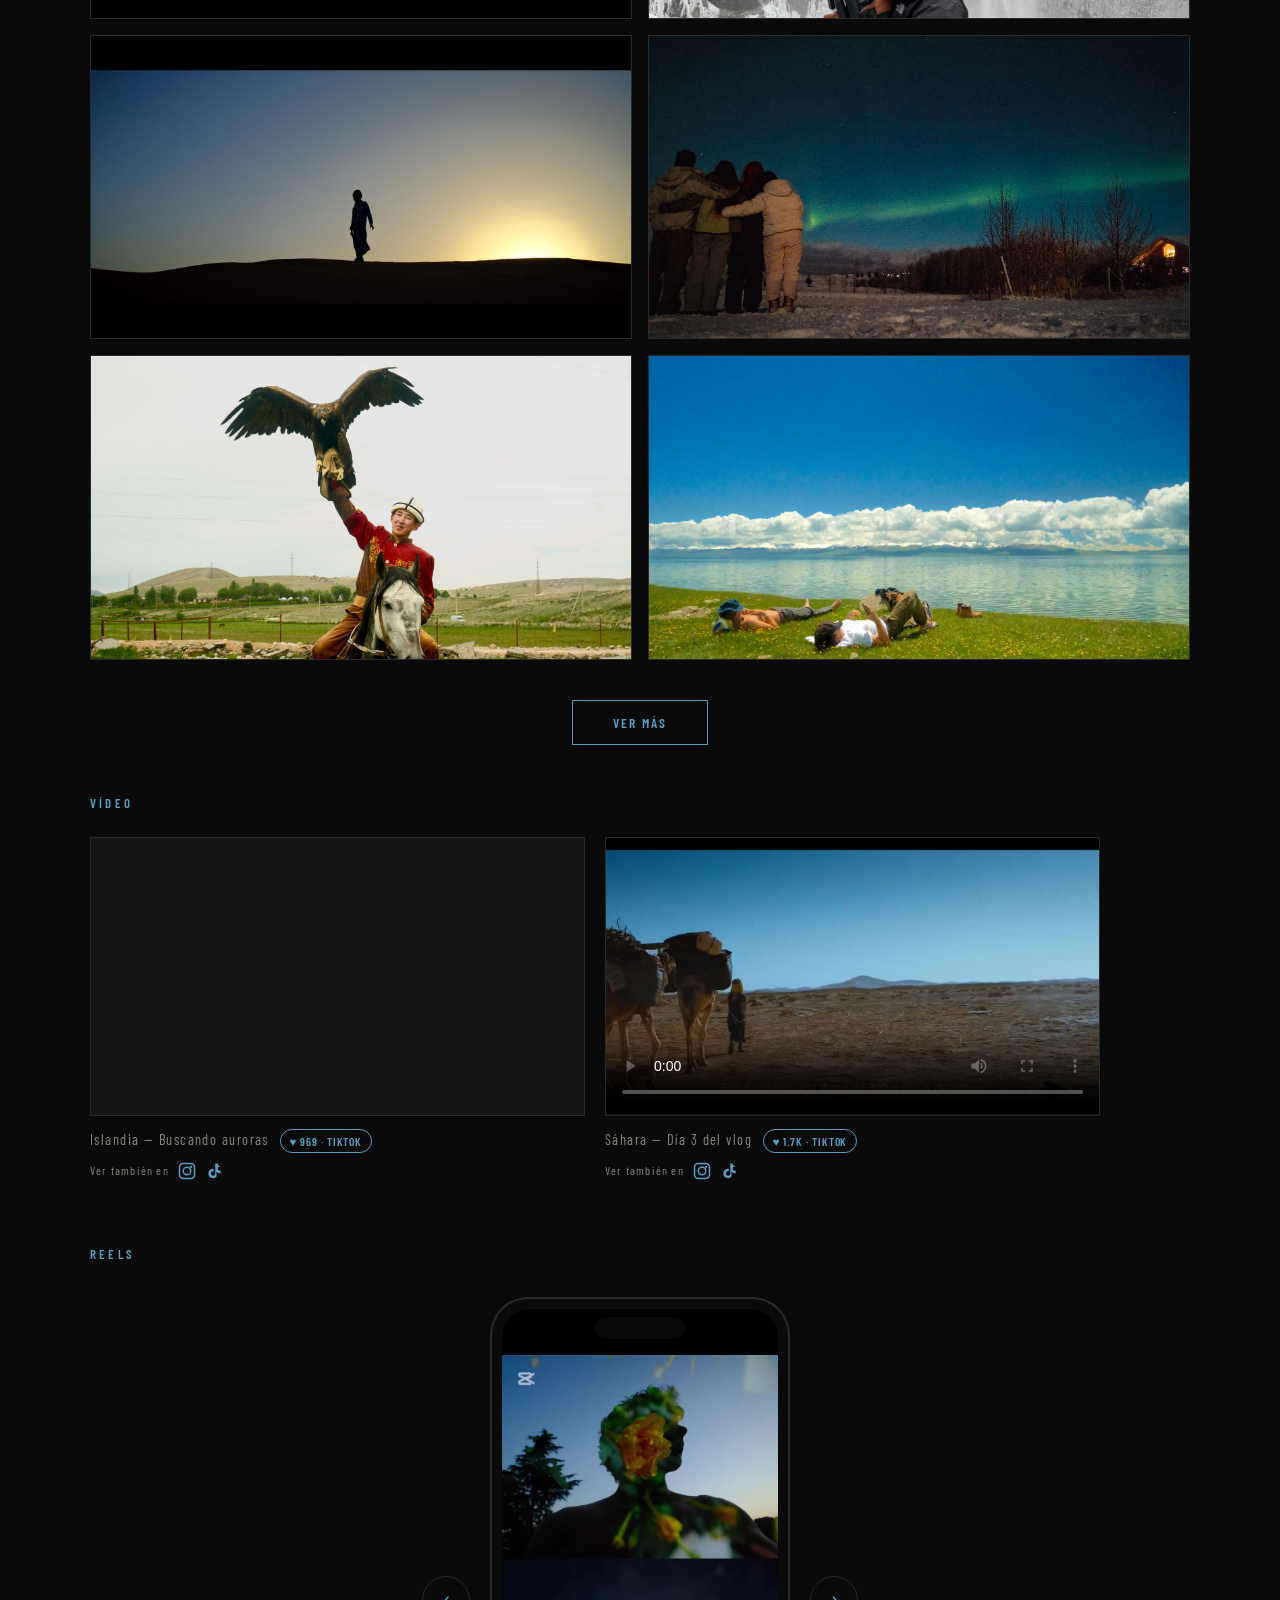
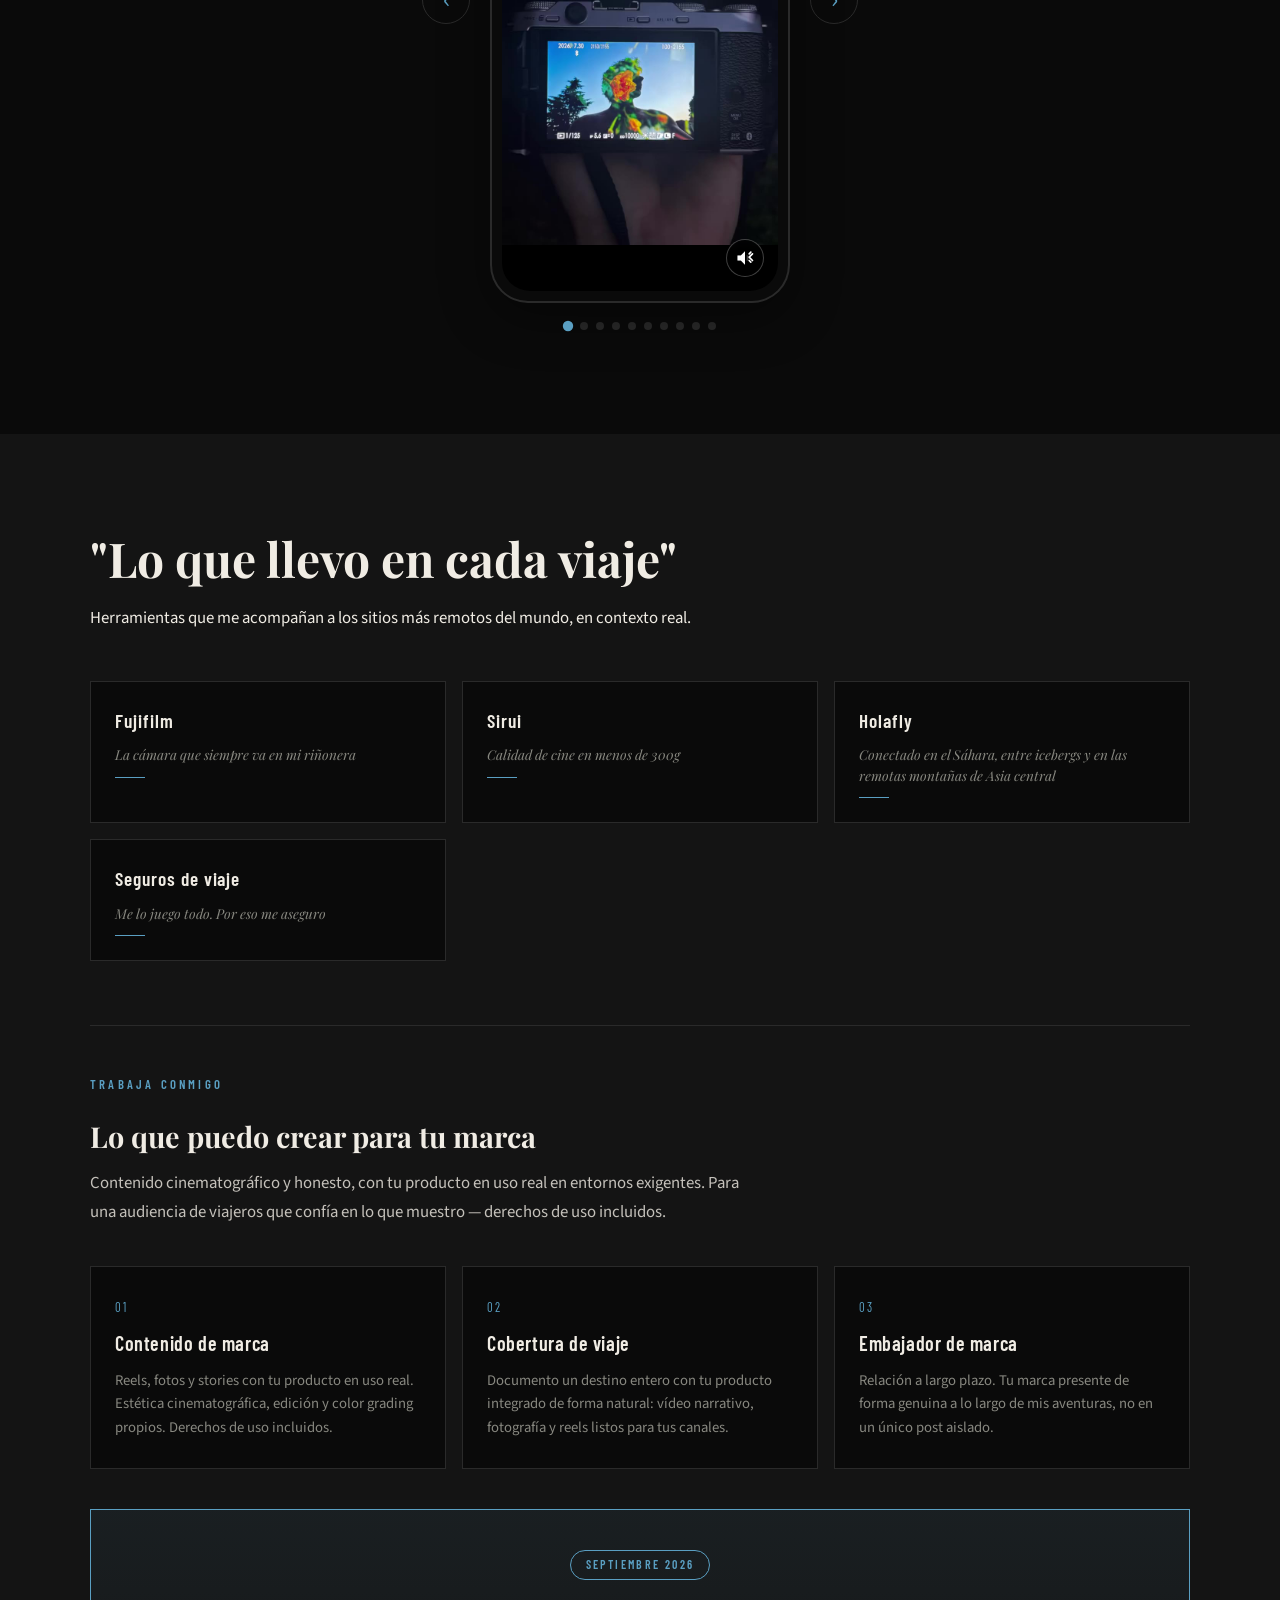
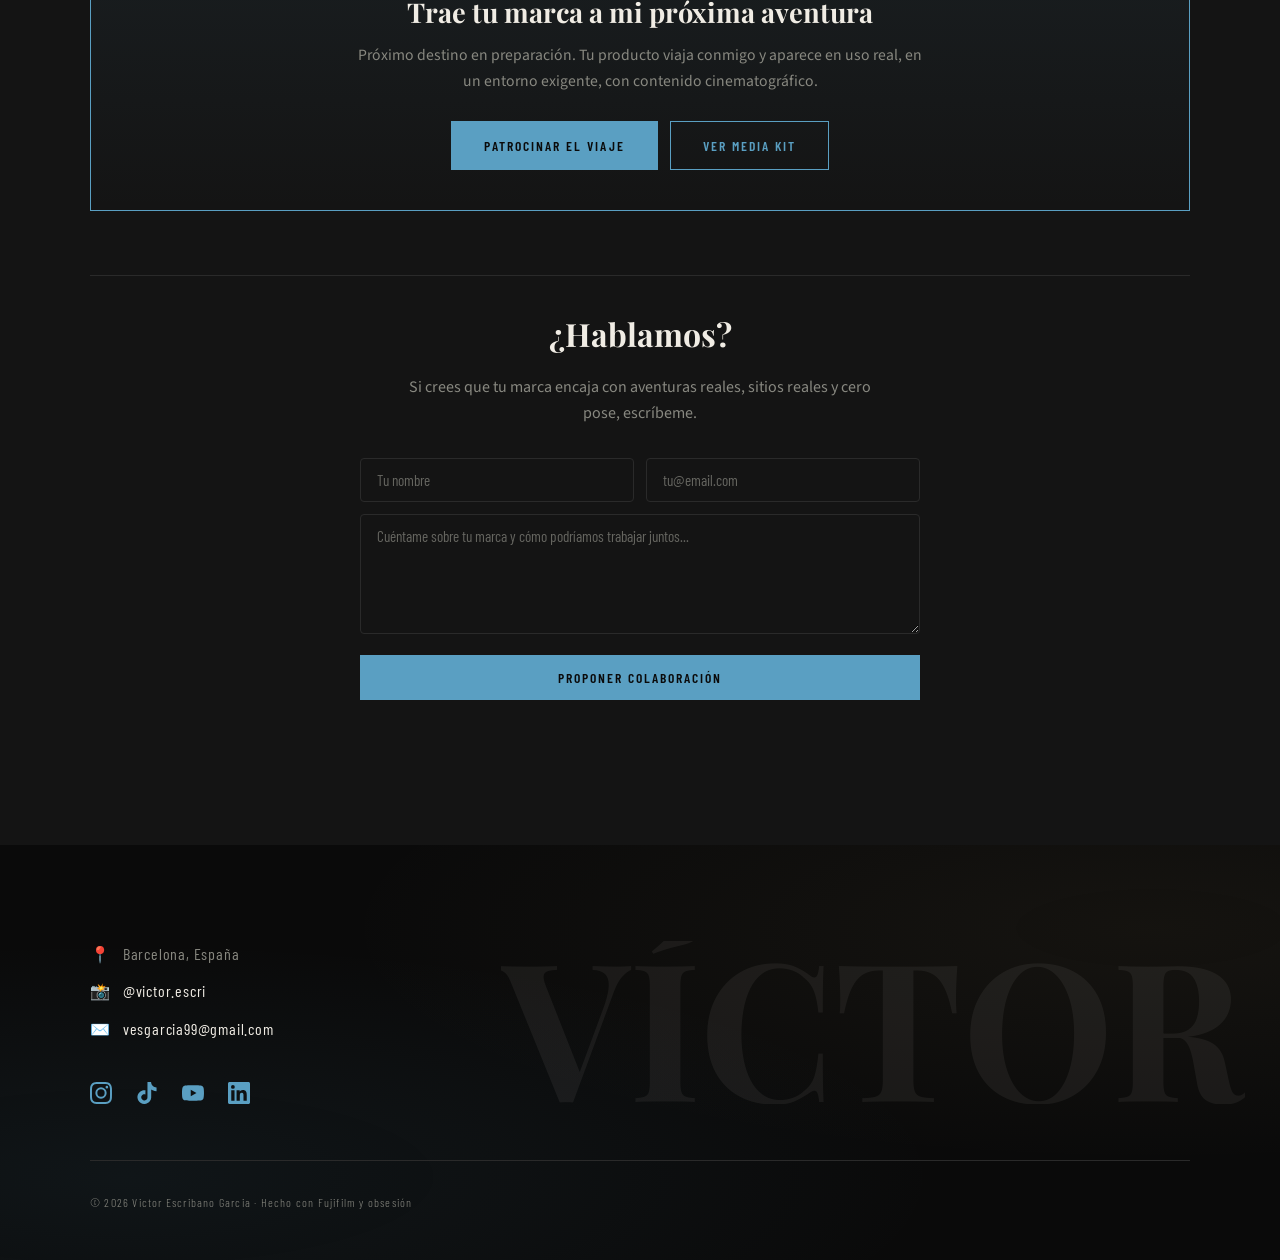
==== commit 35b0d235: "Genericiza la marca de seguros y oculta la etiqueta "Colaboraciones" IATI Seguros pasa a "Seguros de" ====
--- a/index.html
+++ b/index.html
@@ -487,7 +487,10 @@
        ============================================ -->
   <section class="collabs" id="collabs">
     <div class="collabs-inner">
+      <!-- Etiqueta oculta hasta que se cierre una colaboración real. Para restaurarla, descomentar:
       <p class="about-label" data-animate data-i18n="collabs.label">Colaboraciones</p>
+      -->
+
       <h2 class="gear-heading" data-animate style="font-style: normal; margin-bottom: 1rem;" data-i18n="collabs.heading">"Lo que llevo en cada viaje"</h2>
       <p class="collabs-body" data-animate data-i18n="collabs.body">Herramientas que me acompañan a los sitios más remotos del mundo, en contexto real.</p>
 
@@ -508,7 +511,7 @@
           <div class="brand-underline"></div>
         </div>
         <div class="brand-card">
-          <h3 class="brand-name">IATI Seguros</h3>
+          <h3 class="brand-name" data-i18n="brand.6.name">Seguros de viaje</h3>
           <p class="brand-pitch" data-i18n="brand.6">Me lo juego todo. Por eso me aseguro</p>
           <div class="brand-underline"></div>
         </div>
